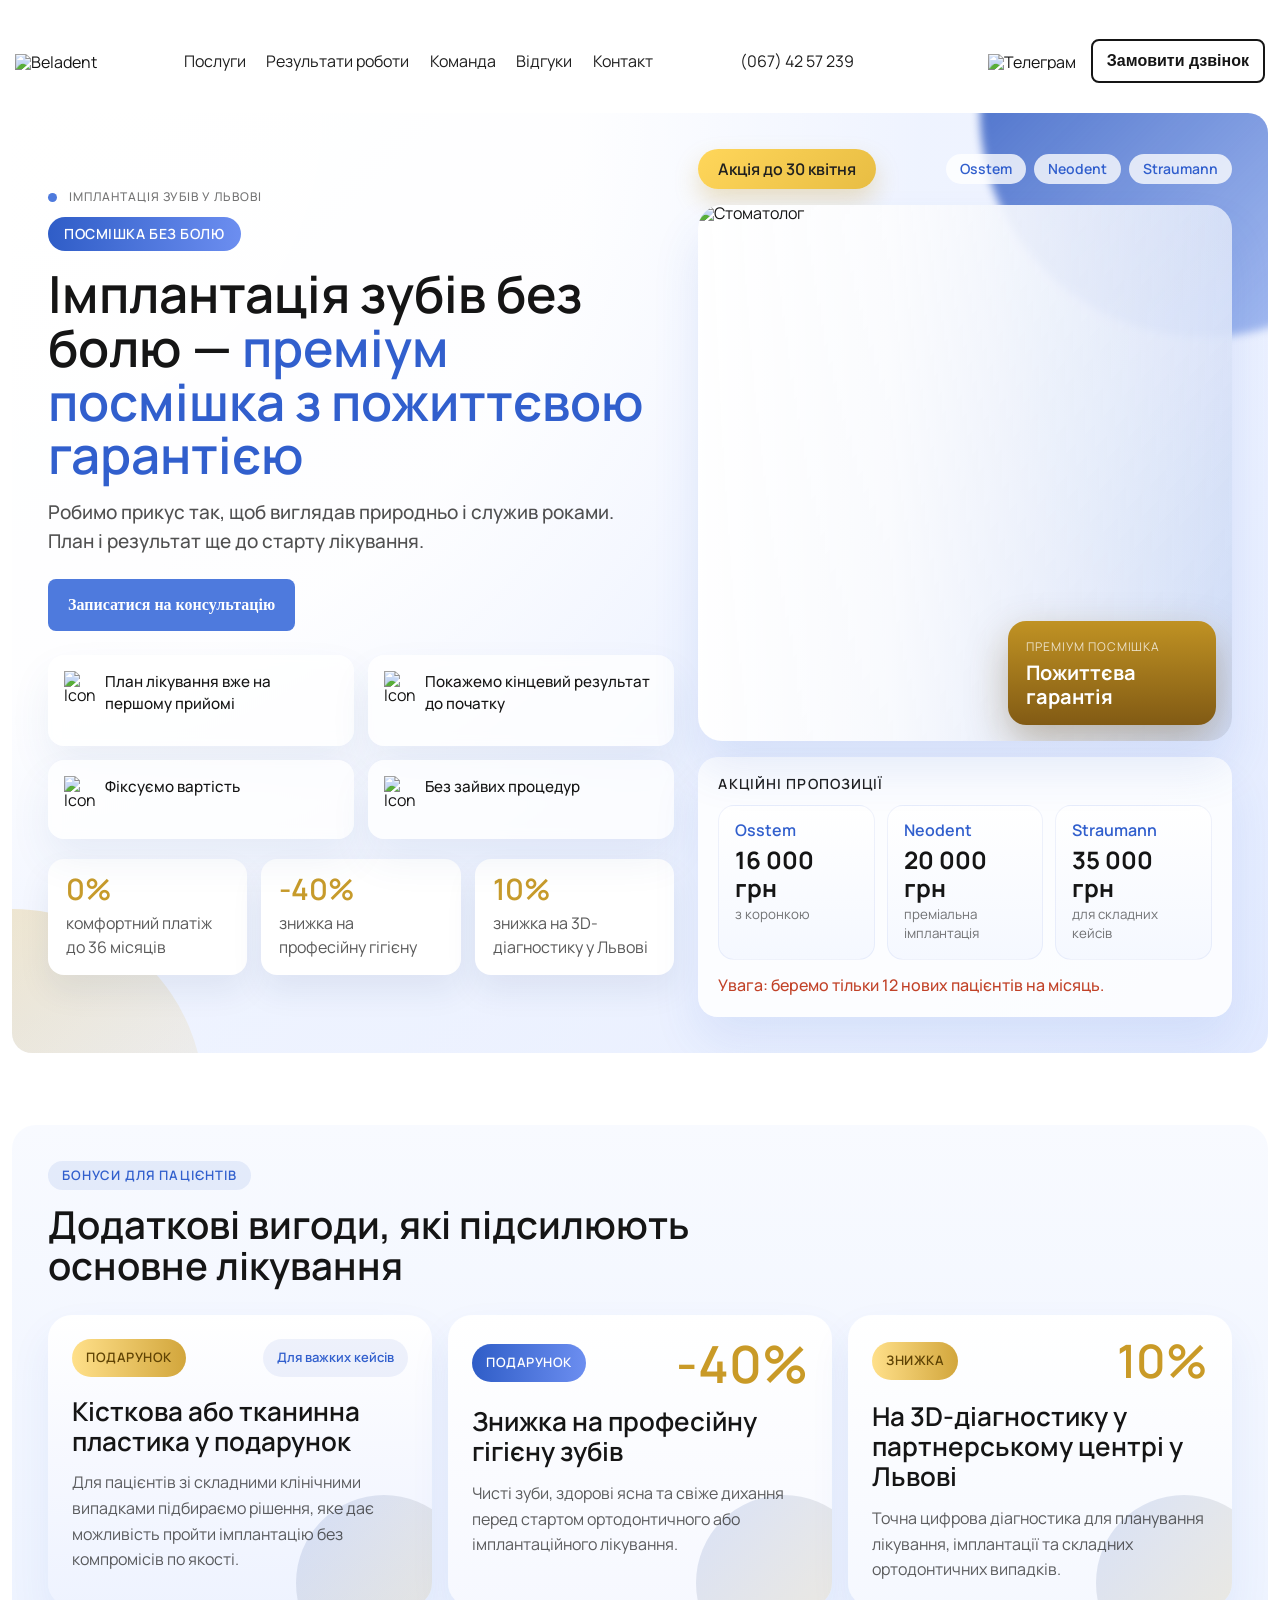
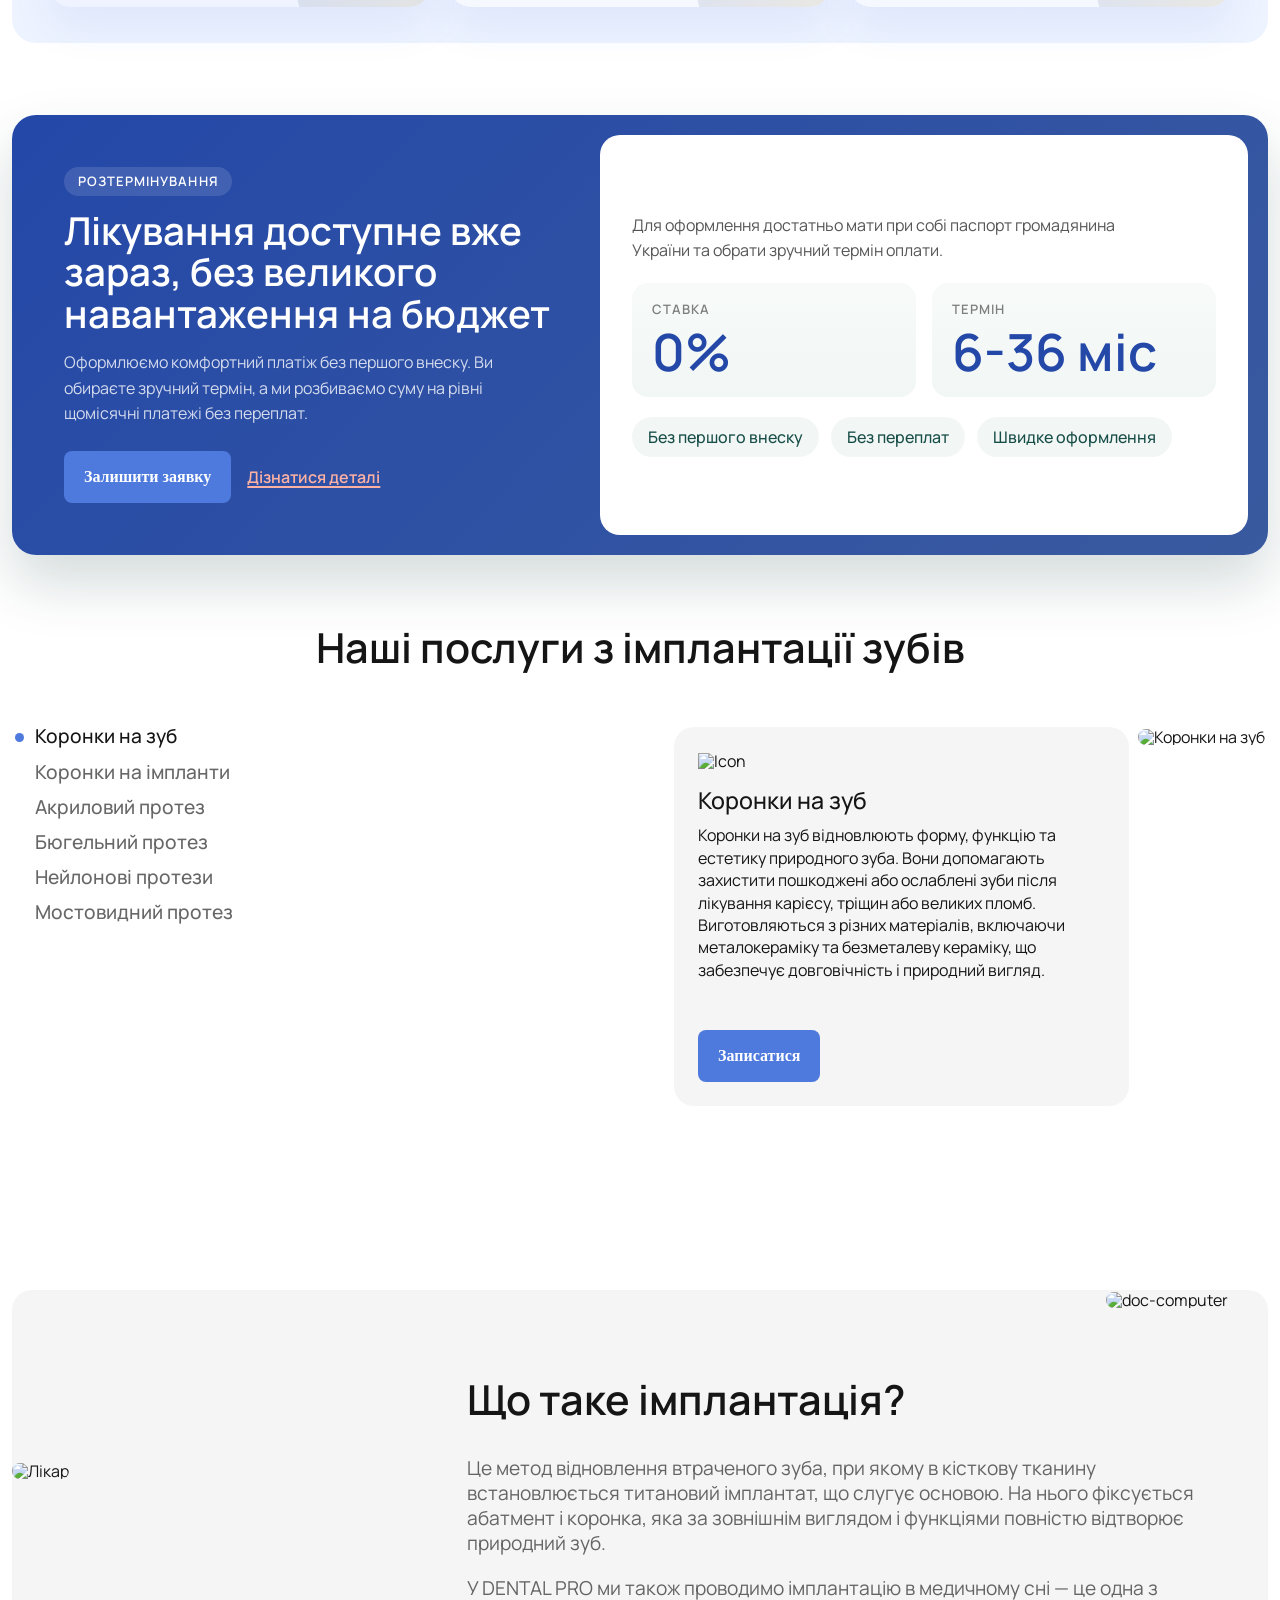
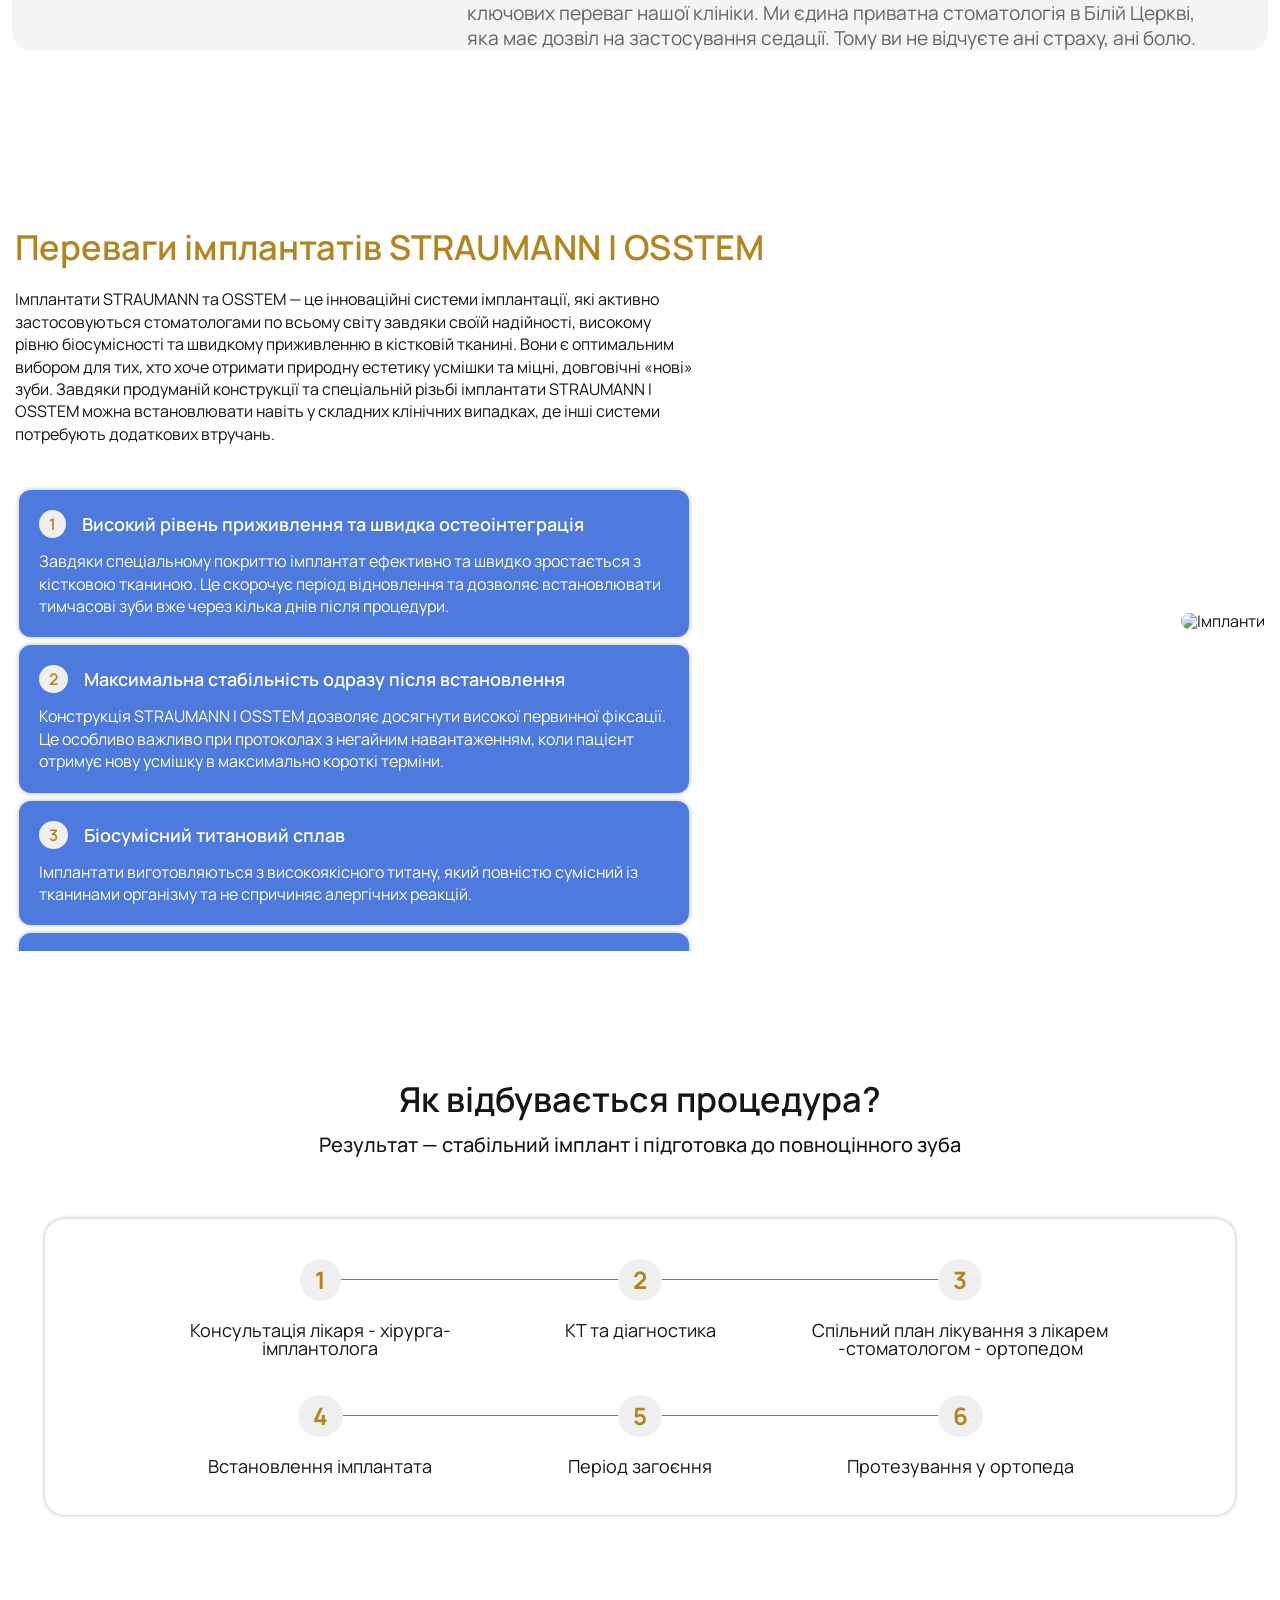
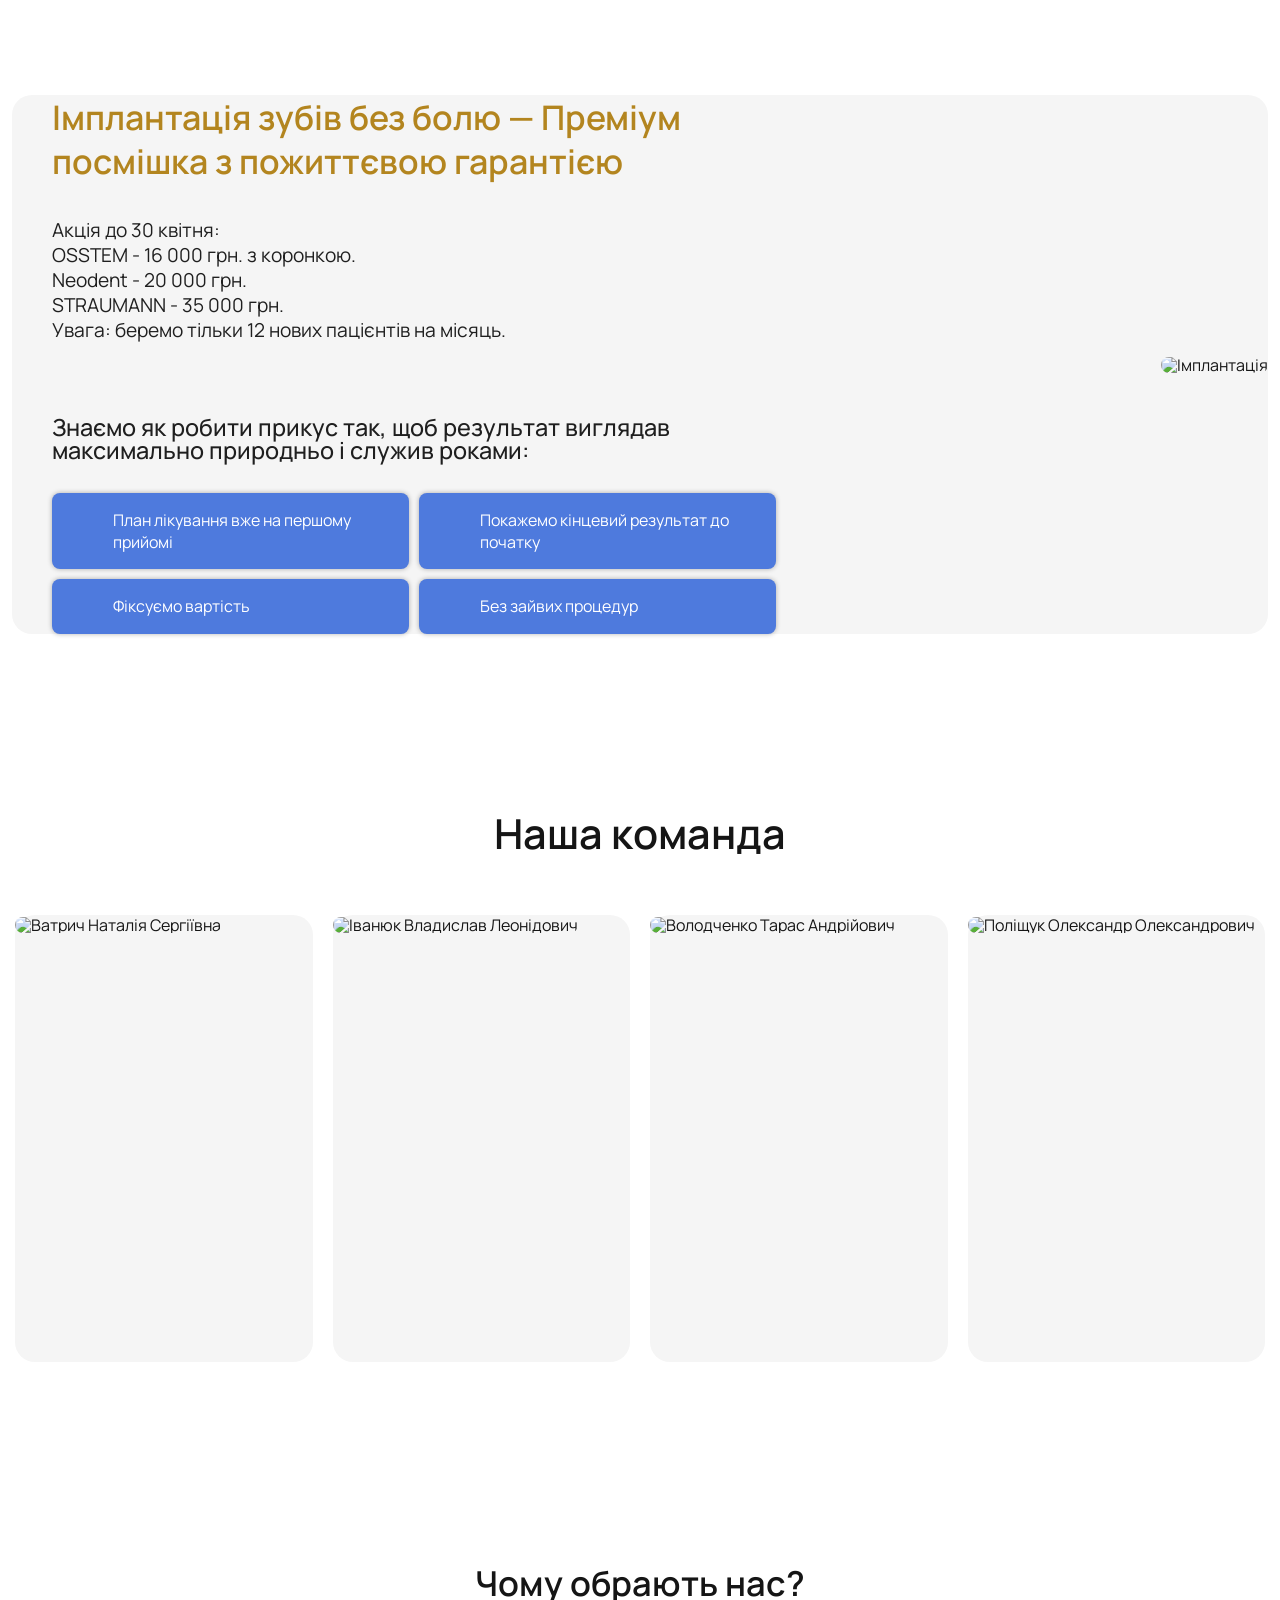
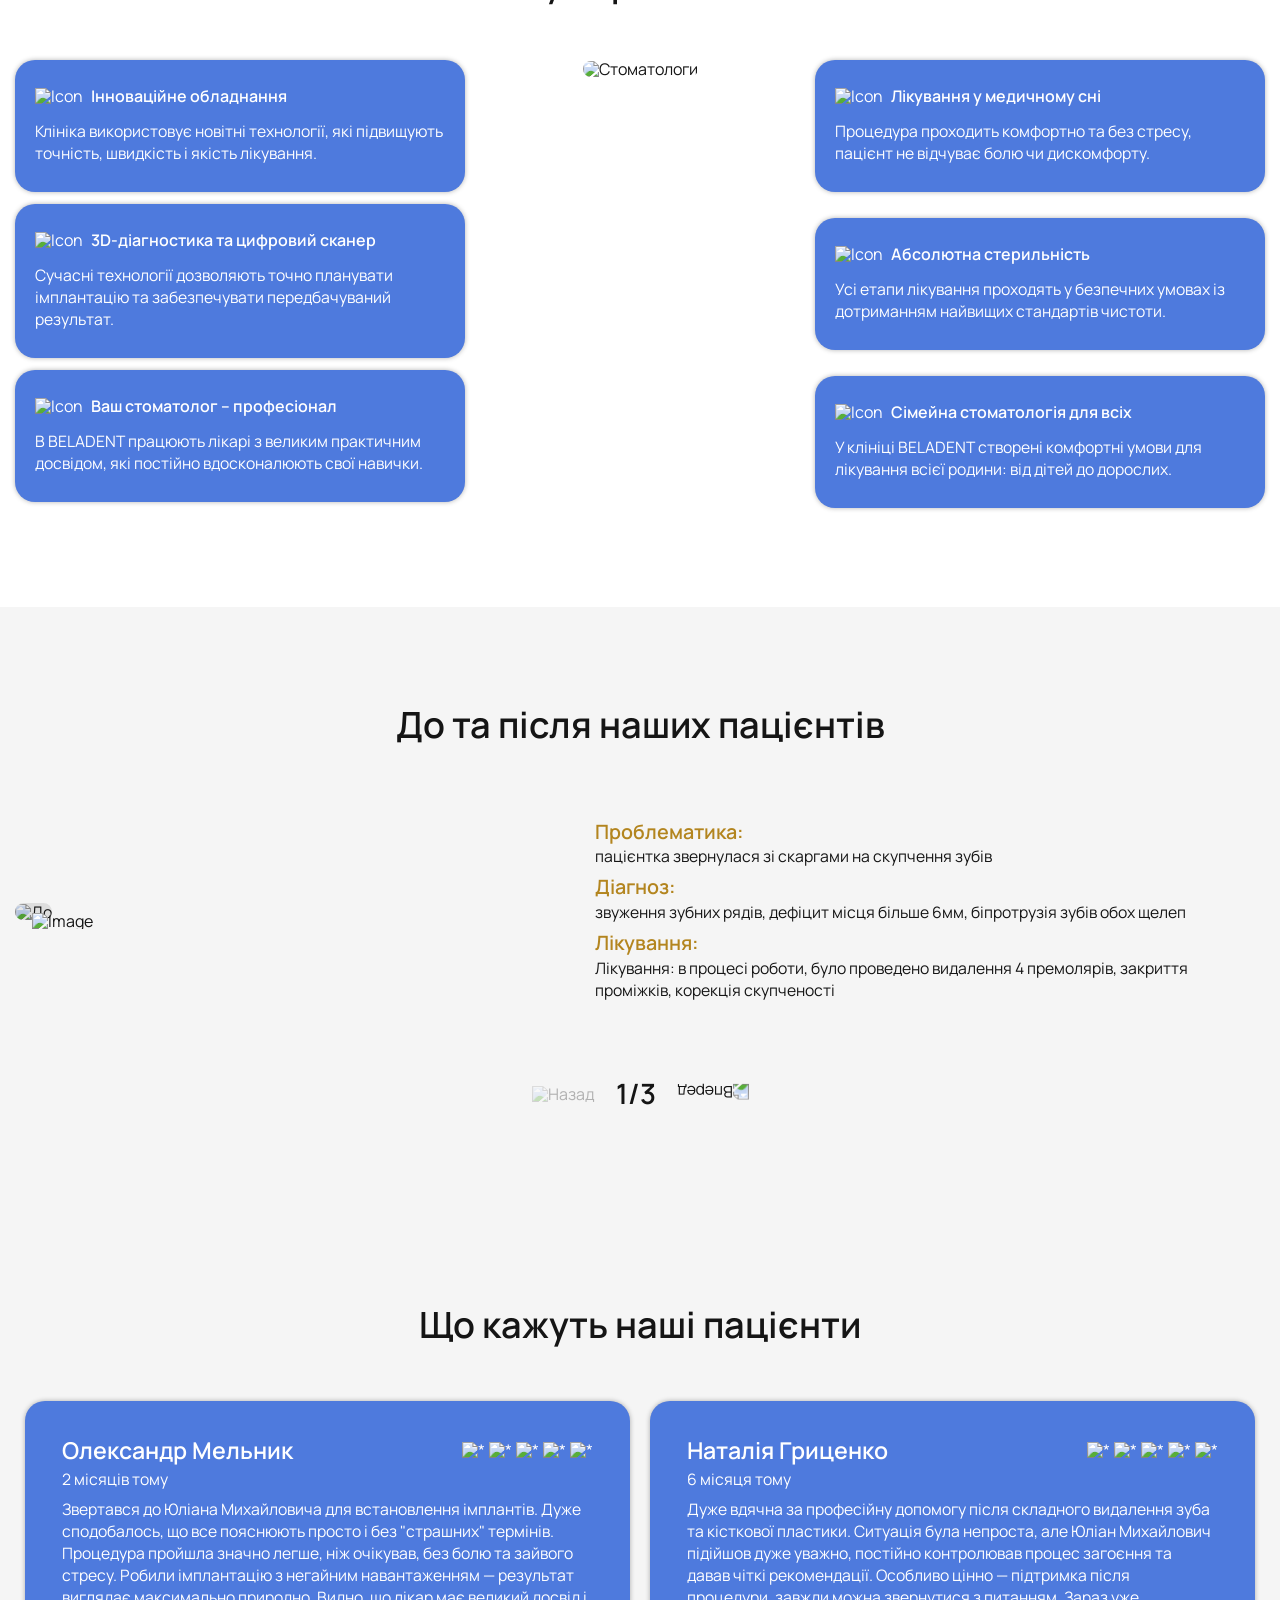
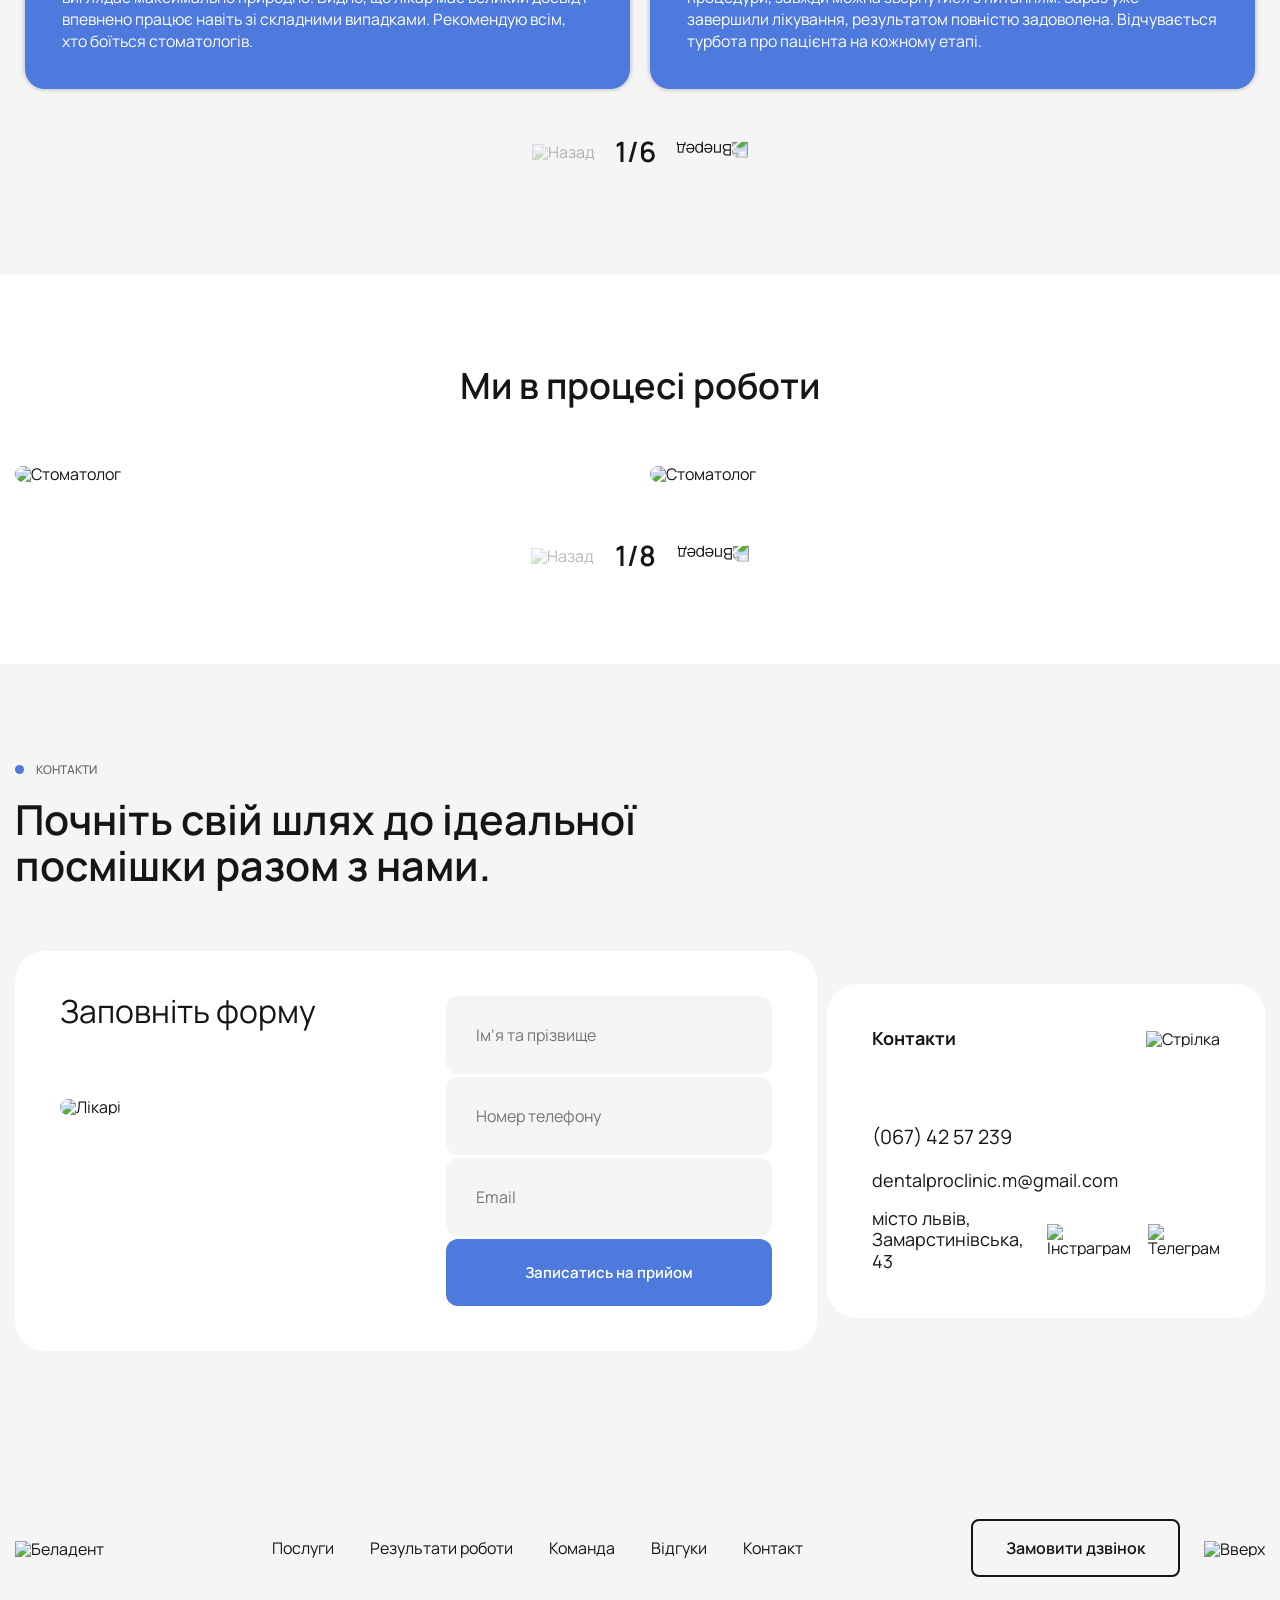
==== index.html @ bddb9ea2 "Add files via upload" ====
<!DOCTYPE html>
<html lang="uk">
    <head>
        <meta charset="UTF-8" />
        <meta name="viewport" content="width=device-width, initial-scale=1.0" />
        <link
            rel="preload"
            href="./assets/fonts/VelaSans-SemiBold.woff2"
            as="font"
            type="font/woff2"
            crossorigin="anonymous"
        />
        <link rel="shortcut icon" href="assets/img/favicon.png" />
        <title>Home Page</title>
        <script type="module" crossorigin="" src="./js/index.min.js?v=1767010499665"></script>
        <link rel="stylesheet" crossorigin="" href="./css/index.min.css?v=1767010499665" />
    </head>
    <body>
        <div class="wrapper">
            <header data-fls-header="" class="header">
                <div class="header__container">
                    <a href="#" class="header__logo">
                        <img src="./assets/img/23logo 1.png" alt="Beladent" />
                    </a>
                    <div class="header__menu menu">
                        <button type="button" data-fls-menu="" class="menu__icon icon-menu">
                            <img src="./assets/img/header/burger.svg" alt="Меню" />
                            <span></span>
                        </button>
                        <nav class="menu__body">
                            <ul class="menu__list">
                                <li class="menu__item">
                                    <a href="#" data-fls-scrollto=".services" class="menu__link">Послуги</a>
                                </li>
                                <li class="menu__item">
                                    <a href="#" data-fls-scrollto=".ba" class="menu__link">Результати роботи</a>
                                </li>
                                <li class="menu__item">
                                    <a href="#" data-fls-scrollto=".team" class="menu__link">Команда</a>
                                </li>
                                <li class="menu__item">
                                    <a href="#" data-fls-scrollto=".reviews" class="menu__link">Відгуки</a>
                                </li>
                                <li class="menu__item">
                                    <a href="#" data-fls-scrollto=".contacts" class="menu__link">Контакт</a>
                                </li>
                            </ul>
                        </nav>
                    </div>
                    <!--
<fetch url="@components/layout/menu/menu.json">
<each loop='item in response'>
</each>
</fetch>
-->
                    <div data-fls-dynamic=".menu__body, 992" class="header__actions actions-header">
                        <div class="actions-header__info">
                            <div class="actions-header__phones">
                                <a href="tel:+380674257239" class="actions-header__tel">(067) 42 57 239</a>
                            </div>
                            <a href="mailto:dentalproclinic.m@gmail.com" class="actions-header__email"
                                >dentalproclinic.m@gmail.com</a
                            >
                            <div class="actions-header__adress">місто львів, Замарстинівська, 43</div>
                        </div>
                        <div class="actions-header__buttons">
                            <a target="_blank" href="https://t.me/dentalpro_clinic" class="actions-header__tg">
                                <img src="./assets/img/tg.svg" alt="Телеграм" />
                            </a>
                            <a data-fls-popup-link="popup_call" href="#" class="actions-header__btn"
                                >Замовити дзвінок</a
                            >
                        </div>
                    </div>
                    <a data-fls-popup-link="popup_call" href="#" class="header__call">
                        <img src="./assets/img/call.svg" alt="Замовити дзвінок" />
                    </a>
                </div>
            </header>
            <main class="page">
                <section class="page__hero hero">
                    <div class="hero__container">
                        <div class="hero__content">
                            <div class="hero__label">Імплантація зубів у Львові</div>
                            <div class="hero__eyebrow">Посмішка без болю</div>
                            <h1 class="hero__title">
                                Імплантація зубів без болю — <span>преміум посмішка з пожиттєвою гарантією</span>
                            </h1>
                            <p class="hero__text">
                                Робимо прикус так, щоб виглядав природньо і служив роками. План і результат ще до
                                старту лікування.
                            </p>
                            <div class="hero__actions">
                                <a class="hero__btn btn" data-fls-popup-link="popup_call" href="#">Записатися на консультацію</a>
                            </div>
                            <div class="hero__advantages">
                                <div class="hero__advantage">
                                    <img src="./assets/img/hero/01.svg" alt="Icon" />
                                    <span>План лікування вже на першому прийомі</span>
                                </div>
                                <div class="hero__advantage">
                                    <img src="./assets/img/hero/02.svg" alt="Icon" />
                                    <span>Покажемо кінцевий результат до початку</span>
                                </div>
                                <div class="hero__advantage">
                                    <img src="./assets/img/hero/08.png" alt="Icon" />
                                    <span>Фіксуємо вартість</span>
                                </div>
                                <div class="hero__advantage">
                                    <img src="./assets/img/hero/03.svg" alt="Icon" />
                                    <span>Без зайвих процедур</span>
                                </div>
                            </div>
                            <div class="hero__stats">
                                <div class="hero__stat">
                                    <strong>0%</strong>
                                    <span>комфортний платіж до 36 місяців</span>
                                </div>
                                <div class="hero__stat">
                                    <strong>-40%</strong>
                                    <span>знижка на професійну гігієну</span>
                                </div>
                                <div class="hero__stat">
                                    <strong>10%</strong>
                                    <span>знижка на 3D-діагностику у Львові</span>
                                </div>
                            </div>
                        </div>
                        <div class="hero__visual">
                            <div class="hero__topline">
                                <div class="hero__topbadge">Акція до 30 квітня</div>
                                <div class="hero__brands">
                                    <span>Osstem</span>
                                    <span>Neodent</span>
                                    <span>Straumann</span>
                                </div>
                            </div>
                            <div class="hero__showcase">
                                <div class="hero__media">
                                    <picture>
                                        <source
                                            media="(max-width: 600px)"
                                            srcset="./assets/img/hero/main-600.webp"
                                            type="image/webp"
                                        />
                                        <img alt="Стоматолог" src="./assets/img/hero/main.png" />
                                    </picture>
                                </div>
                                <div class="hero__badge">
                                    <span class="hero__badge-label">Преміум посмішка</span>
                                    <strong>Пожиттєва гарантія</strong>
                                </div>
                            </div>
                            <div class="hero__offer">
                                <div class="hero__offer-head">Акційні пропозиції</div>
                                <div class="hero__offer-grid">
                                    <div class="hero__offer-item">
                                        <span>Osstem</span>
                                        <strong>16 000 грн</strong>
                                        <small>з коронкою</small>
                                    </div>
                                    <div class="hero__offer-item">
                                        <span>Neodent</span>
                                        <strong>20 000 грн</strong>
                                        <small>преміальна імплантація</small>
                                    </div>
                                    <div class="hero__offer-item">
                                        <span>Straumann</span>
                                        <strong>35 000 грн</strong>
                                        <small>для складних кейсів</small>
                                    </div>
                                </div>
                                <div class="hero__note">Увага: беремо тільки 12 нових пацієнтів на місяць.</div>
                            </div>
                        </div>
                    </div>
                </section>
                <section class="page__bonuses bonuses">
                    <div class="bonuses__container">
                        <div class="bonuses__heading">
                            <div class="bonuses__label">Бонуси для пацієнтів</div>
                            <h2 class="bonuses__title">Додаткові вигоди, які підсилюють основне лікування</h2>
                        </div>
                        <div class="bonuses__grid">
                            <article class="bonuses__card bonuses__card--gift">
                                <div class="bonuses__card-top">
                                    <span class="bonuses__pill">Подарунок</span>
                                    <span class="bonuses__mark">Для важких кейсів</span>
                                </div>
                                <h3 class="bonuses__card-title">Кісткова або тканинна пластика у подарунок</h3>
                                <p class="bonuses__card-text">
                                    Для пацієнтів зі складними клінічними випадками підбираємо рішення, яке дає можливість
                                    пройти імплантацію без компромісів по якості.
                                </p>
                            </article>
                            <article class="bonuses__card bonuses__card--hygiene">
                                <div class="bonuses__card-top">
                                    <span class="bonuses__pill bonuses__pill--blue">Подарунок</span>
                                    <span class="bonuses__percent">-40%</span>
                                </div>
                                <h3 class="bonuses__card-title">Знижка на професійну гігієну зубів</h3>
                                <p class="bonuses__card-text">
                                    Чисті зуби, здорові ясна та свіже дихання перед стартом ортодонтичного або
                                    імплантаційного лікування.
                                </p>
                            </article>
                            <article class="bonuses__card bonuses__card--diagnostic">
                                <div class="bonuses__card-top">
                                    <span class="bonuses__pill">Знижка</span>
                                    <span class="bonuses__percent bonuses__percent--small">10%</span>
                                </div>
                                <h3 class="bonuses__card-title">На 3D-діагностику у партнерському центрі у Львові</h3>
                                <p class="bonuses__card-text">
                                    Точна цифрова діагностика для планування лікування, імплантації та складних
                                    ортодонтичних випадків.
                                </p>
                            </article>
                        </div>
                    </div>
                </section>
                <section class="page__installment installment">
                    <div class="installment__container">
                        <div class="installment__content">
                            <div class="installment__label">Розтермінування</div>
                            <h2 class="installment__title">Лікування доступне вже зараз, без великого навантаження на бюджет</h2>
                            <p class="installment__text">
                                Оформлюємо комфортний платіж без першого внеску. Ви обираєте зручний термін, а ми
                                розбиваємо суму на рівні щомісячні платежі без переплат.
                            </p>
                            <div class="installment__actions">
                                <a href="#" data-fls-popup-link="popup_call" class="installment__btn btn">Залишити заявку</a>
                                <a href="#" data-fls-scrollto=".contacts" class="installment__link">Дізнатися деталі</a>
                            </div>
                        </div>
                        <div class="installment__panel">
                            <div class="installment__panel-text">
                                Для оформлення достатньо мати при собі паспорт громадянина України та обрати зручний
                                термін оплати.
                            </div>
                            <div class="installment__metrics">
                                <div class="installment__metric">
                                    <span>ставка</span>
                                    <strong>0%</strong>
                                </div>
                                <div class="installment__metric">
                                    <span>термін</span>
                                    <strong>6-36 міс</strong>
                                </div>
                            </div>
                            <div class="installment__chips">
                                <span>Без першого внеску</span>
                                <span>Без переплат</span>
                                <span>Швидке оформлення</span>
                            </div>
                        </div>
                    </div>
                </section>
                <section class="page__services services">
                    <div class="services__container">
                        <h2 class="services__title">Наші послуги з імплантації зубів</h2>
                        <div data-fls-tabs="" class="services__tabs">
                            <nav data-fls-tabs-titles="" class="services__navigation">
                                <button type="button" class="services-nav__title --tab-active">Коронки на зуб</button>
                                <button type="button" class="services-nav__title">Коронки на імпланти</button>
                                <button type="button" class="services-nav__title">Акриловий протез</button>
                                <button type="button" class="services-nav__title">Бюгельний протез</button>
                                <button type="button" class="services-nav__title">Нейлонові протези</button>
                                <button type="button" class="services-nav__title">Мостовидний протез</button>
                            </nav>
                            <div data-fls-tabs-body="" class="services__content">
                                <div class="services__body">
                                    <div class="services__wrapper">
                                        <div class="services__info">
                                            <div class="services__ico">
                                                <img src="./assets/img/services/ico/01.svg" alt="Icon" />
                                            </div>
                                            <h3 class="services__type">Коронки на зуб</h3>
                                            <div class="services__desc">
                                                <p>
                                                    Коронки на зуб відновлюють форму, функцію та естетику природного
                                                    зуба. Вони допомагають захистити пошкоджені або ослаблені зуби після
                                                    лікування карієсу, тріщин або великих пломб. Виготовляються з різних
                                                    матеріалів, включаючи металокераміку та безметалеву кераміку, що
                                                    забезпечує довговічність і природний вигляд.
                                                </p>
                                            </div>
                                            <a href="#" data-fls-popup-link="popup_call" class="services__btn btn"
                                                >Записатися</a
                                            >
                                        </div>
                                        <div class="services__img">
                                            <picture>
                                                <img alt="Коронки на зуб" src="./assets/img/services/01.webp" />
                                            </picture>
                                        </div>
                                    </div>
                                </div>
                                <div class="services__body">
                                    <div class="services__wrapper">
                                        <div class="services__info">
                                            <div class="services__ico">
                                                <img src="./assets/img/services/ico/01.svg" alt="Icon" />
                                            </div>
                                            <h3 class="services__type">Коронки на імпланти</h3>
                                            <div class="services__desc">
                                                <p>
                                                    Коронки на імпланти відновлюють відсутні зуби і встановлюються на
                                                    штучний імплант замість природного кореня. Вони відтворюють форму та
                                                    колір природних зубів, забезпечують міцність при жуванні та
                                                    довговічність. Це оптимальне рішення для тих, хто втратив один або
                                                    декілька зубів.
                                                </p>
                                            </div>
                                            <a href="#" data-fls-popup-link="popup_call" class="services__btn btn"
                                                >Записатися</a
                                            >
                                        </div>
                                        <div class="services__img">
                                            <picture>
                                                <img alt="Коронки на зуб" src="./assets/img/services/02.webp" />
                                            </picture>
                                        </div>
                                    </div>
                                </div>
                                <div class="services__body">
                                    <div class="services__wrapper">
                                        <div class="services__info">
                                            <div class="services__ico">
                                                <img src="./assets/img/services/ico/01.svg" alt="Icon" />
                                            </div>
                                            <h3 class="services__type">Акриловий протез</h3>
                                            <div class="services__desc">
                                                <p>
                                                    Акриловий протез — легкий і гіпоалергенний знімний протез, який
                                                    відрізняється високою міцністю і естетикою. Він зручний у
                                                    використанні та не викликає подразнень ясен. Ідеально підходить для
                                                    пацієнтів, які потребують часткової заміни зубів.
                                                </p>
                                            </div>
                                            <a href="#" data-fls-popup-link="popup_call" class="services__btn btn"
                                                >Записатися</a
                                            >
                                        </div>
                                        <div class="services__img">
                                            <picture>
                                                <img alt="Коронки на зуб" src="./assets/img/services/03.webp" />
                                            </picture>
                                        </div>
                                    </div>
                                </div>
                                <div class="services__body">
                                    <div class="services__wrapper">
                                        <div class="services__info">
                                            <div class="services__ico">
                                                <img src="./assets/img/services/ico/01.svg" alt="Icon" />
                                            </div>
                                            <h3 class="services__type">Бюгельний протез</h3>
                                            <div class="services__desc">
                                                <p>
                                                    Бюгельний протез — це зручний і естетичний знімний протез, який
                                                    використовується для часткової заміни зубів. Він міцний, легкий та зручно
                                                    сидить у患者 рту.
                                                </p>
                                            </div>
                                            <a href="#" data-fls-popup-link="popup_call" class="services__btn btn"
                                                >Записатися</a
                                            >
                                        </div>
                                        <div class="services__img">
                                            <picture>
                                                <img alt="Коронки на зуб" src="./assets/img/services/04.webp" />
                                            </picture>
                                        </div>
                                    </div>
                                </div>
                                <div class="services__body">
                                    <div class="services__wrapper">
                                        <div class="services__info">
                                            <div class="services__ico">
                                                <img src="./assets/img/services/ico/01.svg" alt="Icon" />
                                            </div>
                                            <h3 class="services__type">Нейлонові протези</h3>
                                            <div class="services__desc">
                                                <p>
                                                    Нейлонові протези виготовляються з гнучкого матеріалу, що повторює
                                                    форму ясен. Вони легкі, комфортні та не викликають подразнень.
                                                    Ідеально підходять для пацієнтів з підвищеною чутливістю або для
                                                    тих, хто шукає естетичне та зручне рішення для часткової або повної
                                                    заміни зубів.
                                                </p>
                                            </div>
                                            <a href="#" data-fls-popup-link="popup_call" class="services__btn btn"
                                                >Записатися</a
                                            >
                                        </div>
                                        <div class="services__img">
                                            <picture>
                                                <img alt="Коронки на зуб" src="./assets/img/services/05.webp" />
                                            </picture>
                                        </div>
                                    </div>
                                </div>
                                <div class="services__body">
                                    <div class="services__wrapper">
                                        <div class="services__info">
                                            <div class="services__ico">
                                                <img src="./assets/img/services/ico/01.svg" alt="Icon" />
                                            </div>
                                            <h3 class="services__type">Мостовидний протез</h3>
                                            <div class="services__desc">
                                                <p>
                                                    Мостовидний протез відновлює один або декілька відсутніх зубів,
                                                    спираючись на сусідні здорові зуби. Він міцно фіксується та дозволяє
                                                    відновити жувальну функцію та естетику посмішки. Це класичне та
                                                    надійне рішення для пацієнтів, які не потребують імплантів.
                                                </p>
                                            </div>
                                            <a href="#" data-fls-popup-link="popup_call" class="services__btn btn"
                                                >Записатися</a
                                            >
                                        </div>
                                        <div class="services__img">
                                            <picture>
                                                <img alt="Коронки на зуб" src="./assets/img/services/06.webp" />
                                            </picture>
                                        </div>
                                    </div>
                                </div>
                            </div>
                        </div>
                        <div data-fls-slider="" class="services__slider swiper">
                            <div class="services__wrapper-slider swiper-wrapper">
                                <div class="services__slide swiper-slide">
                                    <div class="services__wrapper">
                                        <div class="services__info">
                                            <div class="services__ico">
                                                <img src="./assets/img/services/ico/01.svg" alt="Icon" />
                                            </div>
                                            <h3 class="services__type">Коронки на зуб</h3>
                                            <div class="services__desc">
                                                <p>
                                                    Коронки на зуб відновлюють форму, функцію та естетику природного
                                                    зуба. Вони допомагають захистити пошкоджені або ослаблені зуби після
                                                    лікування карієсу, тріщин або великих пломб. Виготовляються з різних
                                                    матеріалів, включаючи металокераміку та безметалеву кераміку, що
                                                    забезпечує довговічність і природний вигляд.
                                                </p>
                                            </div>
                                            <a href="#" data-fls-popup-link="popup_call" class="services__btn btn"
                                                >Записатися</a
                                            >
                                        </div>
                                        <div class="services__img">
                                            <picture>
                                                <img alt="Коронки на зуб" src="./assets/img/services/01.webp" />
                                            </picture>
                                        </div>
                                    </div>
                                </div>
                                <div class="services__slide swiper-slide">
                                    <div class="services__wrapper">
                                        <div class="services__info">
                                            <div class="services__ico">
                                                <img src="./assets/img/services/ico/01.svg" alt="Icon" />
                                            </div>
                                            <h3 class="services__type">Коронки на імпланти</h3>
                                            <div class="services__desc">
                                                <p>
                                                    Коронки на імпланти відновлюють відсутні зуби і встановлюються на
                                                    штучний імплант замість природного кореня. Вони відтворюють форму та
                                                    колір природних зубів, забезпечують міцність при жуванні та
                                                    довговічність. Це оптимальне рішення для тих, хто втратив один або
                                                    декілька зубів.
                                                </p>
                                            </div>
                                            <a href="#" data-fls-popup-link="popup_call" class="services__btn btn"
                                                >Записатися</a
                                            >
                                        </div>
                                        <div class="services__img">
                                            <picture>
                                                <img alt="Коронки на зуб" src="./assets/img/services/02.webp" />
                                            </picture>
                                        </div>
                                    </div>
                                </div>
                                <div class="services__slide swiper-slide">
                                    <div class="services__wrapper">
                                        <div class="services__info">
                                            <div class="services__ico">
                                                <img src="./assets/img/services/ico/01.svg" alt="Icon" />
                                            </div>
                                            <h3 class="services__type">Акриловий протез</h3>
                                            <div class="services__desc">
                                                <p>
                                                    Акриловий протез — легкий і гіпоалергенний знімний протез, який
                                                    відрізняється високою міцністю і естетикою. Він зручний у
                                                    використанні та не викликає подразнень ясен. Ідеально підходить для
                                                    пацієнтів, які потребують часткової заміни зубів.
                                                </p>
                                            </div>
                                            <a href="#" data-fls-popup-link="popup_call" class="services__btn btn"
                                                >Записатися</a
                                            >
                                        </div>
                                        <div class="services__img">
                                            <picture>
                                                <img alt="Коронки на зуб" src="./assets/img/services/03.webp" />
                                            </picture>
                                        </div>
                                    </div>
                                </div>
                                <div class="services__slide swiper-slide">
                                    <div class="services__wrapper">
                                        <div class="services__info">
                                            <div class="services__ico">
                                                <img src="./assets/img/services/ico/01.svg" alt="Icon" />
                                            </div>
                                            <h3 class="services__type">Нейлонові протези</h3>
                                            <div class="services__desc">
                                                <p>
                                                    Нейлонові протези виготовляються з гнучкого матеріалу, що повторює
                                                    форму ясен. Вони легкі, комфортні та не викликають подразнень.
                                                    Ідеально підходять для пацієнтів з підвищеною чутливістю або для
                                                    тих, хто шукає естетичне та зручне рішення для часткової або повної
                                                    заміни зубів.
                                                </p>
                                            </div>
                                            <a href="#" data-fls-popup-link="popup_call" class="services__btn btn"
                                                >Записатися</a
                                            >
                                        </div>
                                        <div class="services__img">
                                            <picture>
                                                <img alt="Коронки на зуб" src="./assets/img/services/04.webp" />
                                            </picture>
                                        </div>
                                    </div>
                                </div>
                                <div class="services__slide swiper-slide">
                                    <div class="services__wrapper">
                                        <div class="services__info">
                                            <div class="services__ico">
                                                <img src="./assets/img/services/ico/01.svg" alt="Icon" />
                                            </div>
                                            <h3 class="services__type">Нейлонові протези</h3>
                                            <div class="services__desc">
                                                <p>
                                                    Нейлонові протези виготовляються з гнучкого матеріалу, що повторює
                                                    форму ясен. Вони легкі, комфортні та не викликають подразнень.
                                                    Ідеально підходять для пацієнтів з підвищеною чутливістю або для
                                                    тих, хто шукає естетичне та зручне рішення для часткової або повної
                                                    заміни зубів.
                                                </p>
                                            </div>
                                            <a href="#" data-fls-popup-link="popup_call" class="services__btn btn"
                                                >Записатися</a
                                            >
                                        </div>
                                        <div class="services__img">
                                            <picture>
                                                <img alt="Коронки на зуб" src="./assets/img/services/05.webp" />
                                            </picture>
                                        </div>
                                    </div>
                                </div>
                                <div class="services__slide swiper-slide">
                                    <div class="services__wrapper">
                                        <div class="services__info">
                                            <div class="services__ico">
                                                <img src="./assets/img/services/ico/01.svg" alt="Icon" />
                                            </div>
                                            <h3 class="services__type">Мостовидний протез</h3>
                                            <div class="services__desc">
                                                <p>
                                                    Мостовидний протез відновлює один або декілька відсутніх зубів,
                                                    спираючись на сусідні здорові зуби. Він міцно фіксується та дозволяє
                                                    відновити жувальну функцію та естетику посмішки. Це класичне та
                                                    надійне рішення для пацієнтів, які не потребують імплантів.
                                                </p>
                                            </div>
                                            <a href="#" data-fls-popup-link="popup_call" class="services__btn btn"
                                                >Записатися</a
                                            >
                                        </div>
                                        <div class="services__img">
                                            <picture>
                                                <img alt="Коронки на зуб" src="./assets/img/services/06.webp" />
                                            </picture>
                                        </div>
                                    </div>
                                </div>
                            </div>
                            <div class="services__btns">
                                <button type="button" class="services-swiper-button-prev">
                                    <img src="./assets/img/slider_arr.svg" alt="Назад" />
                                </button>
                                <div class="services__counter" data-counter="">1/2</div>
                                <button type="button" class="services-swiper-button-next">
                                    <img src="./assets/img/slider_arr.svg" alt="Вперед" />
                                </button>
                            </div>
                        </div>
                    </div>
                </section>
                <section class="page__what what">
                    <div class="what__container">
                        <div class="what__img">
                            <picture>
                                <img alt="Лікар" src="./assets/img/what/what.jpg" />
                            </picture>
                        </div>
                        <div class="what__content">
                            <div class="what__video">
                                <img src="assets/img/what/doc-computer.png" alt="doc-computer" style="border-radius: 1.25rem;">
                            </div>
                            <h2 class="what__title">Що таке імплантація?</h2>
                            <div class="what__text">
                                <p>
                                    Це метод відновлення втраченого зуба, при якому в кісткову тканину встановлюється
                                    титановий імплантат, що слугує основою. На нього фіксується абатмент і коронка, 
                                    яка за зовнішнім виглядом і функціями повністю відтворює природний зуб.
                                </p>
                                <p>
                                    У DENTAL PRO ми також проводимо імплантацію в медичному сні — це одна з ключових переваг
                                    нашої клініки. Ми єдина приватна стоматологія в Білій Церкві, яка має дозвіл на застосування
                                    седації. Тому ви не відчуєте ані страху, ані болю.
                                </p>
                            </div>
                        </div>
                    </div>
                </section>
                <section class="page__features features">
                    <div class="features__container">
                        <h2 class="features__title">Переваги імплантатів STRAUMANN І OSSTEM</h2>
                        <div class="features__wrapper">
                            <div class="features__content">
                                <div class="features__desc">
                                   Імплантати STRAUMANN та OSSTEM — це інноваційні системи імплантації, які активно
                                   застосовуються стоматологами по всьому світу завдяки своїй надійності, високому
                                   рівню біосумісності та швидкому приживленню в кістковій тканині. Вони є оптимальним
                                   вибором для тих, хто хоче отримати природну естетику усмішки та міцні, довговічні «нові» зуби. Завдяки продуманій конструкції та спеціальній різьбі імплантати STRAUMANN І OSSTEM можна встановлювати навіть у складних клінічних випадках, де інші системи потребують додаткових втручань.
                                </div>
                                <div class="features__row">
                                    <div class="features__item">
                                        <div class="features__punct">
                                            <div class="features__num">1</div>
                                            <span>Високий рівень приживлення та швидка остеоінтеграція</span>
                                        </div>
                                        <div class="features__text">
                                            Завдяки спеціальному покриттю імплантат ефективно
                                            та швидко зростається з кістковою тканиною.
                                            Це скорочує період відновлення та дозволяє
                                            встановлювати тимчасові зуби вже через кілька днів після процедури.
                                        </div>
                                    </div>
                                    <div class="features__item">
                                        <div class="features__punct">
                                            <div class="features__num">2</div>
                                            <span>Максимальна стабільність одразу після встановлення</span>
                                        </div>
                                        <div class="features__text">
                                            Конструкція STRAUMANN І OSSTEM дозволяє досягнути високої первинної фіксації. Це
                                            особливо важливо при протоколах з негайним навантаженням, коли пацієнт
                                            отримує нову усмішку в максимально короткі терміни.
                                        </div>
                                    </div>
                                    <div class="features__item">
                                        <div class="features__punct">
                                            <div class="features__num">3</div>
                                            <span>Біосумісний титановий сплав</span>
                                        </div>
                                        <div class="features__text">
                                            Імплантати виготовляються з високоякісного титану,
                                            який повністю сумісний із тканинами організму та не спричиняє алергічних реакцій.
                                        </div>
                                    </div>
                                    <div class="features__item">
                                        <div class="features__punct">
                                            <div class="features__num">4</div>
                                            <span>Мінімальна травматичність процедури</span>
                                        </div>
                                        <div class="features__text">
                                            Завдяки продуманій конструкції імплантат можна встановлювати
                                            навіть у складних клінічних ситуаціях, зберігаючи кісткову
                                            тканину та скорочуючи час відновлення.
                                        </div>
                                    </div>
                                    <div class="features__item">
                                        <div class="features__punct">
                                            <div class="features__num">5</div>
                                            <span>Довготривалий результат</span>
                                        </div>
                                        <div class="features__text">
                                           STRAUMANN І OSSTEM — це перевірені системи з високими
                                           показниками успішності у світовій практиці. При належному
                                           догляді імпланти можуть служити 10–20 років і більше.
                                        </div>
                                    </div>
                                    <div class="features__item">
                                        <div class="features__punct">
                                            <div class="features__num">6</div>
                                            <span>Підходять навіть при обмеженому об’ємі кістки</span>
                                        </div>
                                        <div class="features__text">
                                            Завдяки особливостям форми та різьби імплантати
                                            STRAUMANN І OSSTEM можна встановлювати у випадках
                                            недостатнього об’єму кісткової тканини без потреби
                                            в додаткових процедурах.
                                        </div>
                                    </div>
                                </div>
                            </div>
                            <div data-fls-dynamic=".features__row, 991.92, 3" class="features__img">
                                <picture>
                                    <img alt="Імпланти" src="./assets/img/features/image.png" style="border-radius: 1.25rem;" />
                                </picture>
                            </div>
                        </div>
                    </div>
                </section>
                <section class="pahe__how how">
                    <div class="how__container">
                        <h2 class="how__title">Як відбувається процедура?</h2>
                        <div class="how__text">Результат — стабільний імплант і підготовка до повноцінного зуба</div>
                        <div class="how__content">
                            <div class="how__row">
                                <div class="how__item">
                                    <div class="how__num">1</div>
                                    <div class="how__desc">Консультація лікаря - хірурга-імплантолога</div>
                                </div>
                                <div class="how__item">
                                    <div class="how__num">2</div>
                                    <div class="how__desc">КТ та діагностика</div>
                                </div>
                                <div class="how__item how_non">
                                    <div class="how__num">3</div>
                                    <div class="how__desc">
                                        Спільний план лікування з лікарем -стоматологом - ортопедом
                                    </div>
                                </div>
                                <div class="how__item">
                                    <div class="how__num">4</div>
                                    <div class="how__desc">Встановлення імплантата</div>
                                </div>
                                <div class="how__item">
                                    <div class="how__num">5</div>
                                    <div class="how__desc">Період загоєння</div>
                                </div>
                                <div class="how__item how_non">
                                    <div class="how__num">6</div>
                                    <div class="how__desc">Протезування у ортопеда</div>
                                </div>
                            </div>
                        </div>
                    </div>
                </section>
                <section class="page__implants implants">
                    <div class="implants__container">
                        <div class="implants__content">
                            <h2 class="implants__title">Імплантація зубів без болю — Преміум посмішка з пожиттєвою гарантією</h2>
                            <div class="implants__text">
                                <p>Акція до 30 квітня:</p>
                                <p>OSSTEM - 16 000 грн. з коронкою.</p>
                                <p>Neodent - 20 000 грн.</p>
                                <p>STRAUMANN - 35 000 грн.</p>
                                <p>Увага: беремо тільки 12 нових пацієнтів на місяць.</p>
                            </div>
                            <div class="implants__when">Знаємо як робити прикус так, щоб результат виглядав максимально природньо і служив роками:</div>
                            <div class="implants__row">
                                <div class="implants__item">
                                    <span>План лікування вже на першому прийомі</span>
                                </div>
                                <div class="implants__item">
                                    <span>Покажемо кінцевий результат до початку</span>
                                </div>
                                <div class="implants__item">
                                    <span>Фіксуємо вартість</span>
                                </div>
                                <div class="implants__item">
                                    <span>Без зайвих процедур</span>
                                </div>
                            </div>
                        </div>
                        <div class="implants__img">
                            <picture>
                                <img alt="Імплантація" src="./assets/img/implants/implants.png" />
                            </picture>
                        </div>
                    </div>
                </section>
                <section class="page__team team">
                    <div class="team__container">
                        <h2 class="team__title">Наша команда</h2>
                        <div data-fls-slider="" class="team__slider swiper">
                            <div class="team__wrapper swiper-wrapper">
                                <div class="team__slide swiper-slide">
                                    <picture>
                                        <img alt="Ватрич Наталія Сергіївна" src="assets/img/team/doc2.jpg" />
                                    </picture>
                                    <div class="team__info">
                                        <div class="team__name">Ватрич Наталія Сергіївна</div>
                                        <div class="team__role">Лікар-ортодонт</div>
                                        <div class="team__tex">
                                            Прийом включає повну діагностику: консультацію, аналіз прикусу, 
                                            складання індивідуального плану лікування. Основна мета — не лише 
                                            рівні зуби, а й правильна функція щелеп та довготривалий стабільний 
                                            результат.
                                        </div>
                                        <a data-fls-popup-link="popup_doc_1" href="#" class="team__btn">Про лікаря</a>
                                    </div>
                                </div>
                                <div class="team__slide swiper-slide">
                                    <picture>
                                        <img alt="Іванюк Владислав Леонідович" src="./assets/img/team/03.png" />
                                    </picture>
                                    <div class="team__info">
                                        <div class="team__name">Огорілко Олена Ярославівна</div>
                                        <div class="team__role">Лікар-стоматолог для дітей</div>
                                        <div class="team__tex">
                                            Мій принцип у роботі — робити лікування максимально безпечним, комфортним і
                                            позитивним для дитини, щоб формувати здорові звички на все життя.
                                        </div>
                                        <a href="#" data-fls-popup-link="popup_doc_2" class="team__btn">Про лікаря</a>
                                    </div>
                                </div>
                                <div class="team__slide swiper-slide">
                                    <picture>
                                        <img alt="Володченко Тарас Андрійович" src="./assets/img/team/01.png" />
                                    </picture>
                                    <div class="team__info">
                                        <div class="team__name">Микулич Юліан Михайлович</div>
                                        <div class="team__role">Лікар-стоматолог-хірург, імплантолог</div>
                                        <div class="team__tex">
                                            Мій підхід — це відповідальність, точна діагностика, професіоналізм і
                                            впевненість у результаті.
                                        </div>
                                        <a data-fls-popup-link="popup_doc_3" href="#" class="team__btn">Про лікаря</a>
                                    </div>
                                </div>
                                <div class="team__slide swiper-slide">
                                    <picture>
                                        <img alt="Поліщук Олександр Олександрович" src="./assets/img/team/02.png" />
                                    </picture>
                                    <div class="team__info">
                                        <div class="team__name">Пуканюк Богдан Іванович</div>
                                        <div class="team__role">Лікар-стоматолог-ортопед</div>
                                        <div class="team__tex">
                                            Головний принцип у роботі — створення не лише естетичного, а й функціонально
                                            правильного результату, який буде комфортним і довготривалим для пацієнта.
                                        </div>
                                        <a href="#" data-fls-popup-link="popup_doc_4" class="team__btn">Про лікаря</a>
                                    </div>
                                </div>
                            </div>
                        </div>
                    </div>
                </section><section class="page__why why">
                    <div class="why__container">
                        <h2 class="why__title">Чому обрають нас?</h2>
                        <div class="why__row">
                            <div class="why__left">
                                <div class="why__item">
                                    <div class="why__label">
                                        <img src="./assets/img/why/01.png" alt="Icon" />
                                        <span>Інноваційне обладнання</span>
                                    </div>
                                    <div class="why__text">
                                        Клініка використовує новітні технології, які підвищують точність, швидкість і
                                        якість лікування.
                                    </div>
                                </div>
                                <div class="why__item">
                                    <div class="why__label">
                                        <img src="./assets/img/why/02.png" alt="Icon" />
                                        <span>3D-діагностика та цифровий сканер</span>
                                    </div>
                                    <div class="why__text">
                                        Сучасні технології дозволяють точно планувати імплантацію та забезпечувати
                                        передбачуваний результат.
                                    </div>
                                </div>
                                <div class="why__item">
                                    <div class="why__label">
                                        <img src="./assets/img/why/03.png" alt="Icon" />
                                        <span>Ваш стоматолог – професіонал</span>
                                    </div>
                                    <div class="why__text">
                                        В BELADENT працюють лікарі з великим практичним досвідом, які постійно
                                        вдосконалюють свої навички.
                                    </div>
                                </div>
                            </div>
                            <div class="why__img">
                                <picture>
                                    <img alt="Стоматологи" src="./assets/img/why/why.png" />
                                </picture>
                            </div>
                            <div class="why__right">
                                <div class="why__item">
                                    <div class="why__label">
                                        <img src="./assets/img/why/04.png" alt="Icon" />
                                        <span>Лікування у медичному сні</span>
                                    </div>
                                    <div class="why__text">
                                        Процедура проходить комфортно та без стресу, пацієнт не відчуває болю чи
                                        дискомфорту.
                                    </div>
                                </div>
                                <div class="why__item">
                                    <div class="why__label">
                                        <img src="./assets/img/why/05.png" alt="Icon" />
                                        <span>Абсолютна стерильність</span>
                                    </div>
                                    <div class="why__text">
                                        Усі етапи лікування проходять у безпечних умовах із дотриманням найвищих
                                        стандартів чистоти.
                                    </div>
                                </div>
                                <div class="why__item">
                                    <div class="why__label">
                                        <img src="./assets/img/why/06.png" alt="Icon" />
                                        <span>Сімейна стоматологія для всіх</span>
                                    </div>
                                    <div class="why__text">
                                        У клініці BELADENT створені комфортні умови для лікування всієї родини: від
                                        дітей до дорослих.
                                    </div>
                                </div>
                            </div>
                        </div>
                    </div>
                </section>
                <section class="page__ba ba">
                    <div class="ba__container">
                        <h2 class="ba__title">До та після наших пацієнтів</h2>
                        <div data-fls-slider="" class="ba__slider swiper">
                            <div class="ba__wrapper swiper-wrapper">
                                <div class="ba__slide swiper-slide">
                                    <div data-fls-beforeafter="" class="ba__before-after before-after">
                                        <div data-fls-beforeafter-before="" class="before-after__item">
                                                <img alt="До" src="./assets/img/ba/01/before.png" />
                                        </div>
                                        <div data-fls-beforeafter-after="" class="before-after__item">
                                                <img alt="Пісдя" src="./assets/img/ba/01/after.png" />
                                        </div>
                                        <div data-fls-beforeafter-arrow="" class="before-after__arrow">
                                            <img src="./assets/img/ba/arr.svg" alt="Image" />
                                        </div>
                                    </div>
                                    <div class="ba__content">
                                        <div class="ba__paragraph">
                                            <h3 class="ba__label">Проблематика:</h3>
                                            <div class="ba__text">
                                                <p>
                                                    пацієнтка звернулася зі скаргами на скупчення зубів
                                                </p>
                                            </div>
                                        </div>
                                        <div class="ba__paragraph">
                                            <h3 class="ba__label">Діагноз:</h3>
                                            <div class="ba__text">
                                                <p>
                                                    звуження зубних рядів, дефіцит місця більше 6мм, біпротрузія зубів обох щелеп
                                                </p>
                                            </div>
                                        </div>
                                        <div class="ba__paragraph">
                                            <h3 class="ba__label">Лікування:</h3>
                                            <div class="ba__text">
                                                Лікування: в процесі роботи, було проведено
                                                видалення 4 премолярів, закриття проміжків, корекція
                                                скупченості
                                            </div>
                                        </div>
                                    </div>
                                </div>
                                <div class="ba__slide swiper-slide">
                                    <div data-fls-beforeafter="" class="ba__before-after before-after">
                                        <div data-fls-beforeafter-before="" class="before-after__item">
                                                <img alt="До" src="./assets/img/ba/02/before02.png" />
                                        </div>
                                        <div data-fls-beforeafter-after="" class="before-after__item">
                                                <img alt="Пісдя" src="./assets/img/ba/02/after02.png" />
                                        </div>
                                        <div data-fls-beforeafter-arrow="" class="before-after__arrow">
                                            <img src="./assets/img/ba/arr.svg" alt="Image" />
                                        </div>
                                    </div>
                                    <div class="ba__content">
                                        <div class="ba__paragraph">
                                            <h3 class="ba__label">Проблематика:</h3>
                                            <div class="ba__text">
                                                <p>
                                                   Пацієнтка звернулася зі скаргами на нерівні зуби
                                                   та неправильний прикус, пришвидшене стирання зубів
                                                </p>
                                            </div>
                                        </div>
                                        <div class="ba__paragraph">
                                            <h3 class="ba__label">Діагноз:</h3>
                                            <div class="ba__text">
                                                <p>
                                                    скупчення зубів, звуження верхнього зубного ряду,
                                                    обернене перекриття в ділянці 15/45, 26/36
                                                </p>
                                            </div>
                                        </div>
                                        <div class="ba__paragraph">
                                            <h3 class="ba__label">Рішення:</h3>
                                            <div class="ba__text">
                                                тривало 1 рік, 3 місяці, лікування проводилось елайнерами,
                                                після зняття всіх елементів пацієнтка пройшла курс домашнього
                                                відбілювання
                                            </div>
                                        </div>
                                    </div>
                                </div>
                                <div class="ba__slide swiper-slide">
                                    <div data-fls-beforeafter="" class="ba__before-after before-after">
                                        <div data-fls-beforeafter-before="" class="before-after__item">
                                                <img alt="До" src="./assets/img/ba/03/before.jpg" />
                                        </div>
                                        <div data-fls-beforeafter-after="" class="before-after__item">
                                                <img alt="Пісдя" src="./assets/img/ba/03/after.jpg" />
                                        </div>
                                        <div data-fls-beforeafter-arrow="" class="before-after__arrow">
                                            <img src="./assets/img/ba/arr.svg" alt="Image" />
                                        </div>
                                    </div>
                                    <div class="ba__content">
                                        <div class="ba__paragraph">
                                            <h3 class="ba__label">Проблематика:</h3>
                                            <div class="ba__text">
                                                <p>
                                                    Пацієнт звернувся зі скаргами на відсутність зуба у фронтальній ділянці,
                                                    естетичний дефект та порушення жування.
                                                </p>
                                            </div>
                                        </div>
                                        <div class="ba__paragraph">
                                            <h3 class="ba__label">Діагноз:</h3>
                                            <div class="ba__text">
                                                <p>повна адентія верхньої та нижньої щелепи</p>
                                            </div>
                                        </div>
                                        <div class="ba__paragraph">
                                            <h3 class="ba__label">Лікування:</h3>
                                            <div class="ba__text">
                                                проведено імплантацію в концепції All on 6,виготовлення цирконієвої конструкції на балці
                                            </div>
                                        </div>
                                    </div>
                                </div>
                            </div>
                            <div class="ba__btns">
                                <button type="button" class="ba-swiper-button-prev">
                                    <img src="./assets/img/slider_arr.svg" alt="Назад" />
                                </button>
                                <div class="ba__counter" data-counter="">1/8</div>
                                <button type="button" class="ba-swiper-button-next">
                                    <img src="./assets/img/slider_arr.svg" alt="Вперед" />
                                </button>
                            </div>
                        </div>
                    </div>
                </section>
                <section class="page__reviews reviews">
                    <div class="reviews__container">
                        <h2 class="reviews__title">Що кажуть наші пацієнти</h2>
                        <div data-fls-slider="" class="reviews__slider swiper">
                            <div class="reviews__wrapper swiper-wrapper">
                                <div class="reviews__slide swiper-slide">
                                    <div class="reviews__info">
                                        <div class="reviews__name">Олександр Мельник</div>
                                        <div class="reviews__mark">
                                            <img src="./assets/img/reviews/star.png" alt="*" />
                                            <img src="./assets/img/reviews/star.png" alt="*" />
                                            <img src="./assets/img/reviews/star.png" alt="*" />
                                            <img src="./assets/img/reviews/star.png" alt="*" />
                                            <img src="./assets/img/reviews/star.png" alt="*" />
                                        </div>
                                    </div>
                                    <div class="reviews__date">2 місяців тому</div>
                                    <div class="reviews__text">
                                        Звертався до Юліана Михайловича для встановлення імплантів. 
                                        Дуже сподобалось, що все пояснюють просто і без "страшних" 
                                        термінів. Процедура пройшла значно легше, ніж очікував, без 
                                        болю та зайвого стресу. Робили імплантацію з негайним 
                                        навантаженням — результат виглядає максимально природно. 
                                        Видно, що лікар має великий досвід і впевнено працює навіть зі 
                                        складними випадками. Рекомендую всім, хто боїться стоматологів.
                                    </div>
                                </div>
                                <div class="reviews__slide swiper-slide">
                                    <div class="reviews__info">
                                        <div class="reviews__name">Наталія Гриценко</div>
                                        <div class="reviews__mark">
                                            <img src="./assets/img/reviews/star.png" alt="*" />
                                            <img src="./assets/img/reviews/star.png" alt="*" />
                                            <img src="./assets/img/reviews/star.png" alt="*" />
                                            <img src="./assets/img/reviews/star.png" alt="*" />
                                            <img src="./assets/img/reviews/star.png" alt="*" />
                                        </div>
                                    </div>
                                    <div class="reviews__date">6 місяця тому</div>
                                    <div class="reviews__text">
                                        Дуже вдячна за професійну допомогу після складного видалення зуба та 
                                        кісткової пластики. Ситуація була непроста, але Юліан Михайлович підійшов 
                                        дуже уважно, постійно контролював процес загоєння та давав чіткі рекомендації. 
                                        Особливо цінно — підтримка після процедури, завжди можна звернутися з питанням. 
                                        Зараз уже завершили лікування, результатом повністю задоволена. Відчувається 
                                        турбота про пацієнта на кожному етапі.
                                    </div>
                                </div>
                                <div class="reviews__slide swiper-slide">
                                    <div class="reviews__info">
                                        <div class="reviews__name">Марина Коваль</div>
                                        <div class="reviews__mark">
                                            <img src="./assets/img/reviews/star.png" alt="*" />
                                            <img src="./assets/img/reviews/star.png" alt="*" />
                                            <img src="./assets/img/reviews/star.png" alt="*" />
                                            <img src="./assets/img/reviews/star.png" alt="*" />
                                            <img src="./assets/img/reviews/star.png" alt="*" />
                                        </div>
                                    </div>
                                    <div class="reviews__date">2 тижні тому</div>
                                    <div class="reviews__text">
                                        Звертались до Олени Ярославівни в клініку DentalPro для лікування карієсу у дитини. 
                                        Дуже хвилювалась, але лікар одразу знайшла підхід — все проходило спокійно, без сліз 
                                        і страху. Пояснює кожен крок, працює дуже акуратно. Після візиту дитина сказала, що 
                                        ще прийде. Дуже вдячні за таке ставлення.
                                    </div>
                                </div>
                                <div class="reviews__slide swiper-slide">
                                    <div class="reviews__info">
                                        <div class="reviews__name">Ігор Савчук</div>
                                        <div class="reviews__mark">
                                            <img src="./assets/img/reviews/star.png" alt="*" />
                                            <img src="./assets/img/reviews/star.png" alt="*" />
                                            <img src="./assets/img/reviews/star.png" alt="*" />
                                            <img src="./assets/img/reviews/star.png" alt="*" />
                                            <img src="./assets/img/reviews/star.png" alt="*" />
                                        </div>
                                    </div>
                                    <div class="reviews__date">8 місяців тому</div>
                                    <div class="reviews__text">
                                        Були на профілактичному огляді та гігієні у Олени Ярославівни в DentalPro. 
                                        Сподобалось уважне ставлення до дитини та вміння пояснити все просто і 
                                        зрозуміло. Лікар не поспішає, приділяє достатньо часу і створює комфортну 
                                        атмосферу. Візит пройшов без стресу, результатом повністю задоволені.
                                    </div>
                                </div>
                                <div class="reviews__slide swiper-slide">
                                    <div class="reviews__info">
                                        <div class="reviews__name">Олена Бондаренко</div>
                                        <div class="reviews__mark">
                                            <img src="./assets/img/reviews/star.png" alt="*" />
                                            <img src="./assets/img/reviews/star.png" alt="*" />
                                            <img src="./assets/img/reviews/star.png" alt="*" />
                                            <img src="./assets/img/reviews/star.png" alt="*" />
                                            <img src="./assets/img/reviews/star.png" alt="*" />
                                        </div>
                                    </div>
                                    <div class="reviews__date">Тиждень тому</div>
                                    <div class="reviews__text">
                                        Зверталась до Богдана Івановича в DentalPro для встановлення коронок. 
                                        Дуже сподобалось уважне ставлення та детальне пояснення кожного етапу. 
                                        Робота виконана акуратно, результат виглядає максимально природно. 
                                        Відновили не тільки зуби, а й впевненість у посмішці. Щиро рекомендую.
                                    </div>
                                </div>
                                <div class="reviews__slide swiper-slide">
                                    <div class="reviews__info">
                                        <div class="reviews__name">Сергій Ткаченко</div>
                                        <div class="reviews__mark">
                                            <img src="./assets/img/reviews/star.png" alt="*" />
                                            <img src="./assets/img/reviews/star.png" alt="*" />
                                            <img src="./assets/img/reviews/star.png" alt="*" />
                                            <img src="./assets/img/reviews/star.png" alt="*" />
                                            <img src="./assets/img/reviews/star.png" alt="*" />
                                        </div>
                                    </div>
                                    <div class="reviews__date">Місяць тому</div>
                                    <div class="reviews__text">
                                        Проходив протезування на імплантах у Богдана Івановича в клініці DentalPro. 
                                        Робота складна, але все зроблено на високому рівні. Лікар дуже уважний до 
                                        деталей, постійно контролює процес і дає чіткі рекомендації. Зараз повністю 
                                        відновлена жувальна функція, результатом дуже задоволений.
                                    </div>
                                </div>
                            </div>
                            <div class="reviews__btns">
                                <button type="button" class="reviews-swiper-button-prev">
                                    <img src="./assets/img/slider_arr.svg" alt="Назад" />
                                </button>
                                <div class="reviews__counter" data-counter="">1/8</div>
                                <button type="button" class="reviews-swiper-button-next">
                                    <img src="./assets/img/slider_arr.svg" alt="Вперед" />
                                </button>
                            </div>
                        </div>
                    </div>
                </section>
                <section class="page__process process">
                    <div class="process__container">
                        <h2 class="process__title">Ми в процесі роботи</h2>
                        <div data-fls-slider="" class="process__slider swiper">
                            <div class="process__wrapper swiper-wrapper">
                                <div class="process__slide swiper-slide">
                                        <img alt="Стоматолог" src="./assets/img/process/01.jpg" />
                                </div>
                                <div class="process__slide swiper-slide">
                                        <img alt="Стоматолог" src="./assets/img/process/02.jpg" />
                                </div>
                                <div class="process__slide swiper-slide">
                                        <img alt="Стоматолог" src="./assets/img/process/03.jpg" />
                                </div>
                                <div class="process__slide swiper-slide">
                                    <img alt="Стоматолог" src="./assets/img/process/04.jpg" />
                                </div>
                                <div class="process__slide swiper-slide">
                                        <img alt="Стоматолог" src="./assets/img/process/05.jpg" />
                                </div>
                                <div class="process__slide swiper-slide">
                                        <img alt="Стоматолог" src="./assets/img/process/06.jpg" />
                                </div>
                                <div class="process__slide swiper-slide">
                                        <img alt="Стоматолог" src="./assets/img/process/07.jpg" />
                                </div>
                                <div class="process__slide swiper-slide">
                                        <img alt="Стоматолог" src="./assets/img/process/08.jpg" />
                                </div>
                            </div>
                            <div class="process__btns">
                                <button type="button" class="process-swiper-button-prev">
                                    <img src="./assets/img/slider_arr.svg" alt="Назад" />
                                </button>
                                <div class="process__counter" data-counter="">1/8</div>
                                <button type="button" class="process-swiper-button-next">
                                    <img src="./assets/img/slider_arr.svg" alt="Вперед" />
                                </button>
                            </div>
                        </div>
                    </div>
                </section>
                <section class="page__contacts contacts">
                    <div class="contacts__container">
                        <div class="contacts__caption">Контакти</div>
                        <h2 class="contacts__title">Почніть свій шлях до ідеальної посмішки разом з нами.</h2>
                        <div class="contacts__wrapper">
                            <div class="contacts__interactive">
                                <div class="contacts__content">
                                    <h3 class="contacts__label">Заповніть форму</h3>
                                    <div data-fls-dynamic=".form-contacts, 991.91, 4" class="contacts__img">
                                        <picture>
                                            <img alt="Лікарі" src="./assets/img/contacts/contacts.png" />
                                        </picture>
                                    </div>
                                </div>
                                <form action="sendmail.php" method="post" class="contacts__form form-contacts">
                                    <div class="form-contacts__item">
                                        <input
                                            type="text"
                                            name="name"
                                            required
                                            placeholder="Ім‘я та прізвище"
                                            class="form-contacts__input"
                                        />
                                    </div>
                                    <div class="form-contacts__item">
                                        <input
                                            type="tel"
                                            name="tel"
                                            required
                                            pattern="[0-9]{10}"
                                            placeholder="Номер телефону"
                                            class="form-contacts__input"
                                        />
                                    </div>
                                    <div class="form-contacts__item">
                                        <input
                                            type="email"
                                            name="email"
                                            required
                                            placeholder="Email"
                                            class="form-contacts__input"
                                        />
                                    </div>
                                    <div class="form-contacts__item">
                                        <button type="submit" class="form-contacts__button">
                                            Записатись на прийом
                                        </button>
                                    </div>
                                </form>
                            </div>
                            <div class="contacts__contacts">
                                <div class="contacts__row">
                                    <h3 class="contacts__heading">Контакти</h3>
                                    <picture>
                                        <img alt="Стрілка" src="./assets/img/contacts/arr.webp" />
                                    </picture>
                                </div>
                                <div class="contacts__phones">
                                    <a href="tel:+380674257239" class="contacts__tel">(067) 42 57 239</a>
                                </div>
                                <a href="mailto:dentalproclinic.m@gmail.com" class="contacts__email"
                                    >dentalproclinic.m@gmail.com</a
                                >
                                <div class="contacts__social">
                                    <div class="contacts__adress">місто львів, Замарстинівська, 43</div>
                                    <div class="contacts__links">
                                        <a
                                            target="_blank"
                                            href="https://www.instagram.com/prodental_clinic_?igsh=dnpjZXNkMmlhaTB0"
                                            class="contacts__link"
                                        >
                                            <img src="./assets/img/contacts/insta.svg" alt="Інстраграм" />
                                        </a>
                                        <a target="_blank" href="https://t.me/dentalpro_clinic" class="contacts__link">
                                            <img src="./assets/img/contacts/tg.svg" alt="Телеграм" />
                                        </a>
                                    </div>
                                </div>
                            </div>
                        </div>
                    </div>
                </section>
            </main>
            <div data-fls-popup="popup_call" aria-hidden="true" class="popup">
                <div data-fls-popup-wrapper="" class="popup__wrapper">
                    <div data-fls-popup-body="" class="popup__body">
                        <button data-fls-popup-close="" type="button" class="popup__close">
                            <svg
                                width="23"
                                height="23"
                                viewbox="0 0 23 23"
                                fill="none"
                                xmlns="http://www.w3.org/2000/svg"
                            >
                                <path
                                    opacity="0.850056"
                                    d="M1.73333 1.48883L21.5469 21.0288"
                                    stroke="#979797"
                                    stroke-linecap="square"
                                ></path>
                                <path
                                    opacity="0.850056"
                                    d="M21.2667 1.48883L1.45309 21.0288"
                                    stroke="#979797"
                                    stroke-linecap="square"
                                ></path>
                            </svg>
                        </button>
                        <div data-fls-popup-content="" class="popup__text">
                            <div class="popup__booking">
                                <h2 class="popup__title">Почніть свій шлях до ідеальної посмішки разом з нами.</h2>
                                <h3 class="popup__subtitle">Заповніть форму</h3>
                                <div class="popup__content">
                                    <form action="sendmail.php" method="post" class="popup__form">
                                        <div class="popup__item">
                                            <input
                                                type="text"
                                                name="name"
                                                required
                                                placeholder="Ім‘я та прізвище"
                                                class="popup__input"
                                            />
                                        </div>
                                        <div class="popup__item">
                                            <input
                                                type="tel"
                                                name="tel"
                                                required
                                                pattern="[0-9]{10}"
                                                placeholder="Номер телефону"
                                                class="popup__input"
                                            />
                                        </div>
                                        <div class="popup__item">
                                            <input
                                                type="email"
                                                name="email"
                                                required
                                                placeholder="Email"
                                                class="popup__input"
                                            />
                                        </div>
                                        <div class="popup__item">
                                            <button type="submit" class="popup__button">Записатись на прийом</button>
                                        </div>
                                    </form>
                                    <div class="popup__img">
                                        <picture>
                                            <img alt="Стоматологи" src="./assets/img/popup/call/pop.webp" />
                                        </picture>
                                    </div>
                                </div>
                            </div>
                        </div>
                    </div>
                </div>
            </div>
            <div data-fls-popup="popup_doc_1" aria-hidden="true" class="popup">
                <div data-fls-popup-wrapper="" class="popup__wrapper">
                    <div data-fls-popup-body="" class="popup__body pop_doc">
                        <button data-fls-popup-close="" type="button" class="popup__close">
                            <svg
                                width="23"
                                height="23"
                                viewbox="0 0 23 23"
                                fill="none"
                                xmlns="http://www.w3.org/2000/svg"
                            >
                                <path
                                    opacity="0.850056"
                                    d="M1.73333 1.48883L21.5469 21.0288"
                                    stroke="#979797"
                                    stroke-linecap="square"
                                ></path>
                                <path
                                    opacity="0.850056"
                                    d="M21.2667 1.48883L1.45309 21.0288"
                                    stroke="#979797"
                                    stroke-linecap="square"
                                ></path>
                            </svg>
                        </button>

                        <div data-fls-popup-content="" class="popup__text">
                            <div class="popup__doc doc-popup">
                                <div class="doc-popup__img">
                                    <picture>
                                        <img alt="Ватрич Наталія Сергіївна" src="./assets/img/team/doc2.jpg" />
                                    </picture>
                                    <div class="doc-popup__wrapper">
                                        <a data-fls-popup-link="popup_call" href="#" class="doc-popup__btn"
                                            >Записатись на консультацію</a
                                        >
                                    </div>
                                </div>
                                <div class="doc-popup__info">
                                    <div class="doc-popup__name">Ватрич Наталія Сергіївна</div>
                                    <div class="doc-popup__role">Лікар-ортодонт</div>
                                    <div class="doc-popup__text">
                                        спеціаліст з виправлення прикусу у дітей та дорослих у місті Львів. 
                                        Проводить сучасне ортодонтичне лікування із застосуванням брекет-систем 
                                        та елайнерів, працює зі складними клінічними випадками.
                                    </div>
                                    <div class="doc-popup__item">
                                        <div class="doc-popup__label">
                                            <img src="./assets/img/popup/doc/vector.svg" alt="Icon" />
                                            Основні напрямки моєї роботи:
                                        </div>
                                        <div class="doc-popup__desc">
                                            <ul class="doc-popup__vector">
                                                <li>виправлення прикусу Львів;</li>
                                                <li>брекети (металеві, керамічні);</li>
                                                <li>прозорі елайнери;</li>
                                                <li>лікування дорослих пацієнтів;</li>
                                                <li>підготовка до імплантації та протезування;</li>
                                            </ul>
                                        </div>
                                    </div>
                                    <!--<div class="doc-popup__item">
                                        <div class="doc-popup__label">
                                            <img src="./assets/img/popup/doc/edu.svg" alt="Icon" />
                                            Освіта:
                                        </div>
                                        <div class="doc-popup__desc">
                                           Постійно вдосконалюю професійні навички, працюю з сучасними матеріалами
                                           та дотримуюсь актуальних протоколів лікування.
                                        </div>-->
                                    </div>
                                </div>
                            </div>
                        </div>
                    </div>
                </div>
            </div>
            <div data-fls-popup="popup_doc_2" aria-hidden="true" class="popup">
                <div data-fls-popup-wrapper="" class="popup__wrapper">
                    <div data-fls-popup-body="" class="popup__body pop_doc">
                        <button data-fls-popup-close="" type="button" class="popup__close">
                            <svg
                                width="23"
                                height="23"
                                viewbox="0 0 23 23"
                                fill="none"
                                xmlns="http://www.w3.org/2000/svg"
                            >
                                <path
                                    opacity="0.850056"
                                    d="M1.73333 1.48883L21.5469 21.0288"
                                    stroke="#979797"
                                    stroke-linecap="square"
                                ></path>
                                <path
                                    opacity="0.850056"
                                    d="M21.2667 1.48883L1.45309 21.0288"
                                    stroke="#979797"
                                    stroke-linecap="square"
                                ></path>
                            </svg>
                        </button>
                        <div data-fls-popup-content="" class="popup__text">
                            <div class="popup__doc doc-popup">
                                <div class="doc-popup__img">
                                    <picture>
                                        <img alt="Огорілко Олена Ярославівна" src="./assets/img/team/03.png" />
                                    </picture>
                                    <div class="doc-popup__wrapper">
                                        <a data-fls-popup-link="popup_call" href="#" class="doc-popup__btn"
                                            >Записатись на консультацію</a
                                        >
                                    </div>
                                </div>
                                <div class="doc-popup__info">
                                    <div class="doc-popup__name">Огорілко Олена Ярославівна</div>
                                    <div class="doc-popup__role">Лікар-стоматолог для дітей</div>
                                    <div class="doc-popup__text">
                                       Мене звати Огорілко Олена Ярославівна, я дитячий стоматолог клініки Dental Pro.
                                       Маю понад 10 років практичного досвіду у стоматології для дітей різного віку.
                                    </div>
                                    <div class="doc-popup__item">
                                        <div class="doc-popup__label">
                                            <img src="./assets/img/popup/doc/vector.svg" alt="Icon" />
                                            Основні напрямки моєї роботи:
                                        </div>
                                        <ul class="doc-popup__vector">
                                            <li>лікування карієсу та його ускладнень у дітей</li>
                                            <li>дитяче протезування та відновлення зубів</li>
                                            <li>профілактичні огляди та гігієнічні процедури</li>
                                            <li>навчання дітей правильному догляду за зубами</li>
                                        </ul>
                                        <div class="doc-popup__desc">
                                            Спеціалізуюсь на профілактиці та лікуванні зубів у дітей, формуванні правильної
                                            гігієни ротової порожнини та створенні комфортного, безболісного середовища для маленьких пацієнтів.
                                        </div>
                                    </div>
                                    <div class="doc-popup__item">
                                        <div class="doc-popup__label">
                                            <img src="./assets/img/popup/doc/edu.svg" alt="Icon" />
                                            Освіта:
                                        </div>
                                        <div class="doc-popup__desc">
                                          Постійно вдосконалюю професійні навички, використовую сучасні матеріали та методики,
                                          щоб забезпечити довготривалий та якісний результат.
                                        </div>
                                    </div>
                                </div>
                            </div>
                        </div>
                    </div>
                </div>
            </div>
            <div data-fls-popup="popup_doc_3" aria-hidden="true" class="popup">
                <div data-fls-popup-wrapper="" class="popup__wrapper">
                    <div data-fls-popup-body="" class="popup__body pop_doc">
                        <button data-fls-popup-close="" type="button" class="popup__close">
                            <svg
                                width="23"
                                height="23"
                                viewbox="0 0 23 23"
                                fill="none"
                                xmlns="http://www.w3.org/2000/svg"
                            >
                                <path
                                    opacity="0.850056"
                                    d="M1.73333 1.48883L21.5469 21.0288"
                                    stroke="#979797"
                                    stroke-linecap="square"
                                ></path>
                                <path
                                    opacity="0.850056"
                                    d="M21.2667 1.48883L1.45309 21.0288"
                                    stroke="#979797"
                                    stroke-linecap="square"
                                ></path>
                            </svg>
                        </button>
                        <div data-fls-popup-content="" class="popup__text">
                            <div class="popup__doc doc-popup">
                                <div class="doc-popup__img">
                                    <picture>
                                        <img alt="Прохорчук Вадим Леонідович" src="./assets/img/team/01.png" />
                                    </picture>
                                    <div class="doc-popup__wrapper">
                                        <a data-fls-popup-link="popup_call" href="#" class="doc-popup__btn"
                                            >Записатись на консультацію</a
                                        >
                                    </div>
                                </div>
                                <div class="doc-popup__info">
                                    <div class="doc-popup__name">Микулич Юліан Михайлович</div>
                                    <div class="doc-popup__role">Лікар-стоматолог-хірург, імплантолог</div>
                                    <div class="doc-popup__text">
                                        Мене звати Микулич Юліан Михайлович, я лікар-стоматолог-хірург клініки Dental Pro. Маю 10 років досвіду в хірургічній стоматології та імплантології
                                        Мій основний принцип у роботі — навіть найскладніші клінічні випадки можна вирішити максимально комфортно для пацієнта. Поєдную сучасні технології, точність на кожному етапі лікування та уважне ставлення до кожного пацієнта.
                                    </div>
                                    <div class="doc-popup__item">
                                        <div class="doc-popup__label">
                                            <img src="./assets/img/popup/doc/vector.svg" alt="Icon" />
                                            Основні напрямки моєї роботи:
                                        </div>
                                        <div class="doc-popup__desc">
                                            — дентальна імплантація <br>
                                            — методики All-on-4 та негайне навантаження <br>
                                            — кісткова пластика <br>
                                            — видалення зубів будь-якої складності <br>
                                            — лікування ускладнень після імплантації
                                        </div>
                                    </div>
                                    <div class="doc-popup__item">
                                        <div class="doc-popup__label">
                                            <img src="./assets/img/popup/doc/edu.svg" alt="Icon" />
                                            Освіта:
                                        </div>
                                        <div class="doc-popup__desc">
                                            Стоматологічну освіту здобув в Івано-Франківському національному медичному університеті (ІФНМУ). Ще під час навчання обрав хірургічну стоматологію як напрям, що вимагає високої точності, відповідальності та дозволяє досягати значних результатів у відновленні здоров’я пацієнтів.
                                            Постійно вдосконалюю професійні навички, впроваджую сучасні протоколи лікування та працюю на довготривалий, прогнозований результат.
                                        </div>
                                    </div>
                                </div>
                            </div>
                        </div>
                    </div>
                </div>
            </div>
            <div data-fls-popup="popup_doc_4" aria-hidden="true" class="popup">
                <div data-fls-popup-wrapper="" class="popup__wrapper">
                    <div data-fls-popup-body="" class="popup__body pop_doc">
                        <button data-fls-popup-close="" type="button" class="popup__close">
                            <svg
                                width="23"
                                height="23"
                                viewbox="0 0 23 23"
                                fill="none"
                                xmlns="http://www.w3.org/2000/svg"
                            >
                                <path
                                    opacity="0.850056"
                                    d="M1.73333 1.48883L21.5469 21.0288"
                                    stroke="#979797"
                                    stroke-linecap="square"
                                ></path>
                                <path
                                    opacity="0.850056"
                                    d="M21.2667 1.48883L1.45309 21.0288"
                                    stroke="#979797"
                                    stroke-linecap="square"
                                ></path>
                            </svg>
                        </button>
                        <div data-fls-popup-content="" class="popup__text">
                            <div class="popup__doc doc-popup">
                                <div class="doc-popup__img">
                                    <picture>
                                        <img alt="Володченко Тарас Андрійович" src="./assets/img/team/02.png" />
                                    </picture>
                                    <div class="doc-popup__wrapper">
                                        <a data-fls-popup-link="popup_call" href="#" class="doc-popup__btn"
                                            >Записатись на консультацію</a
                                        >
                                    </div>
                                </div>
                                <div class="doc-popup__info">
                                    <div class="doc-popup__name">Пуканюк Богдан Іванович</div>
                                    <div class="doc-popup__role">Лікар-стоматолог-ортопед</div>
                                    <div class="doc-popup__text">
                                        Мене звати Пуканюк Богдан Іванович, я лікар-стоматолог-ортопед клініки Dental Pro. Маю 7 років практичного досвіду у сфері ортопедичної стоматології.
                                        Спеціалізуюсь на відновленні функції та естетики зубного ряду. У своїй роботі поєдную сучасні технології, точність та індивідуальний підхід до кожного пацієнта.
                                    </div>
                                    <div class="doc-popup__item">
                                        <div class="doc-popup__label">
                                            <img src="./assets/img/popup/doc/vector.svg" alt="Icon" />
                                            Основні напрямки моєї роботи:
                                        </div>
                                        <div class="doc-popup__desc">
                                            — протезування на імплантах <br>
                                            — встановлення коронок та мостовидних протезів <br>
                                            — естетичне протезування (вініри) <br>
                                            — повне та часткове знімне протезування <br>
                                            — відновлення прикусу та жувальної функції <br>
                                        </div>
                                        <div class="doc-popup__desc">
                                            Головний принцип у роботі — створення не лише естетичного, а й функціонально правильного результату, який буде комфортним і довготривалим для пацієнта.
                                            Постійно вдосконалюю професійні навички, працюю з сучасними матеріалами та дотримуюсь актуальних протоколів лікування.
                                        </div>
                                    </div>
                                    <div class="doc-popup__item">
                                        <div class="doc-popup__label">
                                            <img src="./assets/img/popup/doc/edu.svg" alt="Icon" />
                                            Освіта:
                                        </div>
                                        <div class="doc-popup__desc">
                                            Стоматологічну освіту здобув у Національному медичному університеті імені О.
                                            О. Богомольця, який закінчив у 2011 році. Протягом своєї практики постійно
                                            вдосконалюю професійні навички, проходячи численні курси підвищення
                                            кваліфікації — зокрема в галузі цифрових протоколів, тотальних оклюзійних
                                            реабілітацій, а також керамічних реставрацій фронтальних і бічних зубів: від
                                            планування до фіксації.
                                        </div>
                                    </div>
                                </div>
                            </div>
                        </div>
                    </div>
                </div>
            </div>
            <div data-fls-popup="popup_thx" aria-hidden="true" class="popup">
                <div data-fls-popup-wrapper="" class="popup__wrapper">
                    <div data-fls-popup-body="" class="popup__body">
                        <button data-fls-popup-close="" type="button" class="popup__close">
                            <svg
                                width="23"
                                height="23"
                                viewbox="0 0 23 23"
                                fill="none"
                                xmlns="http://www.w3.org/2000/svg"
                            >
                                <path
                                    opacity="0.850056"
                                    d="M1.73333 1.48883L21.5469 21.0288"
                                    stroke="#979797"
                                    stroke-linecap="square"
                                ></path>
                                <path
                                    opacity="0.850056"
                                    d="M21.2667 1.48883L1.45309 21.0288"
                                    stroke="#979797"
                                    stroke-linecap="square"
                                ></path>
                            </svg>
                        </button>
                        <div data-fls-popup-content="" class="popup__text">
                            <div class="popup__booking">
                                <div class="popup__content">
                                    <div class="popup__thx">
                                        <h2 class="popup__title">Дякуємо за довіру!</h2>
                                        <div class="popup__label">Ми зв'яжемось з Вами найближчим часом!</div>
                                    </div>
                                    <div class="popup__img">
                                        <picture>
                                            <img alt="Стоматологи" src="./assets/img/popup/call/pop.webp" />
                                        </picture>
                                    </div>
                                </div>
                            </div>
                        </div>
                    </div>
                </div>
            </div>
            <footer data-fls-footer="" class="footer">
                <div class="footer__container">
                    <a href="#" class="footer__logo">
                        <img src="./assets/img/23logo 1.png" alt="Беладент" />
                    </a>
                    <div class="footer__menu">
                        <a href="#" data-fls-scrollto=".services" class="footer__link">Послуги</a>
                        <a href="#" data-fls-scrollto=".ba" class="footer__link">Результати роботи</a>
                        <a href="#" data-fls-scrollto=".team" class="footer__link">Команда</a>
                        <a href="#" data-fls-scrollto=".reviews" class="footer__link">Відгуки</a>
                        <a href="#" data-fls-scrollto=".contacts" class="footer__link">Контакт</a>
                    </div>
                    <div class="footer__nav">
                        <a data-fls-popup-link="popup_call" href="#" class="footer__btn">Замовити дзвінок</a>
                        <a data-fls-scrollto=".hero" href="#" class="footer__top">
                            <img src="./assets/img/footer/arr.svg" alt="Вверх" />
                        </a>
                    </div>
                </div>
            </footer>
        </div>
    </body>
</html>
---- css/index.min.css ----
@import url("https://fonts.googleapis.com/css2?family=Manrope:wght@400;500;600;700&display=swap");
@import url("https://fonts.googleapis.com/css2?family=Inter:wght@500&display=swap");
@import url("https://fonts.googleapis.com/css2?family=Wix%20Madefor%20Display:wght@400&display=swap");

* {
    border: 0;
    margin: 0;
    padding: 0;
}

*,
:after,
:before {
    box-sizing: border-box;
}

:after,
:before {
    display: inline-block;
}

body,
html {
    height: 100%;
}

body {
    line-height: 1;
    scrollbar-gutter: stable;
    -ms-text-size-adjust: 100%;
    -moz-text-size-adjust: 100%;
    -webkit-text-size-adjust: 100%;
    -webkit-font-smoothing: antialiased;
    -moz-osx-font-smoothing: grayscale;
}

button,
input,
textarea {
    background-color: transparent;
    color: inherit;
    font-family: inherit;
    font-size: inherit;
    line-height: inherit;
}

input,
textarea {
    width: 100%;
}

label {
    display: inline-block;
}

button,
option,
select {
    cursor: pointer;
}

a {
    color: inherit;
    display: inline-block;
    text-decoration: none;
}

ul li {
    list-style: none;
}

img {
    height: auto;
    max-width: 100%;
    vertical-align: middle;
}

h1,
h2,
h3,
h4,
h5,
h6 {
    font-size: inherit;
    font-weight: inherit;
}

@font-face {
    font-display: swap;
    font-family: VelaSans;
    font-style: normal;
    font-weight: 600;
    src: url(../assets/fonts/VelaSans-SemiBold.woff2) format("woff2");
}

body {
    color: #151515;
    font-family: Manrope;
    font-size: 1rem;
    min-width: 20rem;
}

[data-fls-scrolllock] body {
    overflow: hidden;
    overscroll-behavior: none;
    touch-action: none;
}

.wrapper {
    display: flex;
    flex-direction: column;
    min-height: 100%;
    overflow: clip;
}

.wrapper > main {
    flex: 1 1 auto;
}

.wrapper > * {
    min-width: 0;
}

[class*="__container"] {
    margin: 0 auto;
    max-width: 89.375rem;
    padding-left: 0.9375rem;
    padding-right: 0.9375rem;
}

.btn {
    background-color: #4e7add;
    border-radius: 0.5rem;
    color: #fff;
    display: inline-block;
    font-family: VelaSans;
    font-weight: 600;
    padding: 1.125rem 1.25rem;
    transition: all 0.3s;
}

.tabs__navigation {
    display: flex;
}

.tabs__title {
    border: 0.0625rem solid #eee;
    border-radius: 0.3125rem;
    padding: 0.625rem 0.9375rem;
}

.tabs__title.--tab-active {
    border: 0.0625rem solid #000;
}

.tabs__content {
    border: 0.0625rem solid #eee;
    padding: 0.625rem 0.9375rem;
}

.swiper {
    overflow: hidden;
}

.swiper-initialized {
    touch-action: pan-y;
}

.swiper-wrapper {
    box-sizing: content-box;
    display: flex;
    height: 100%;
    position: relative;
    width: 100%;
}

.swiper-vertical .swiper-wrapper {
    flex-direction: column;
}

.swiper-autoheight .swiper-wrapper {
    align-items: flex-start;
}

.swiper-initialized .swiper-slide {
    flex-shrink: 0;
}

.swiper-android .swiper-slide,
.swiper-android .swiper-wrapper {
    transform: translateZ(0);
}

.swiper-button-lock {
    display: none !important;
}

.menu__link {
    color: #1f1f1f;
    transition: all 0.3s;
}

.icon-menu {
    display: none;
}

.header {
    margin-bottom: 1.875rem;
    padding-top: 2.4375rem;
}

.header__container {
    align-items: center;
    display: flex;
    gap: 0.625rem;
    justify-content: space-between;
    max-width: 81.5rem;
}

.header__call {
    background-color: #151515;
    border-radius: 100%;
    order: 2;
    padding: 0.5625rem;
}

.actions-header,
.actions-header__buttons {
    align-items: center;
    display: flex;
}

.actions-header__tg {
    background-color: transparent;
    border-radius: 100%;
    display: inline-block;
    padding: 0.5625rem;
    text-align: center;
    transition: all 0.3s;
}

.actions-header__btn {
    border: 0.125rem solid #151515;
    border-radius: 0.5rem;
    display: inline-block;
    font-family: VelaSans, sans-serif;
    font-weight: 600;
    padding: 0.75rem 0.875rem;
    transition: all 0.3s;
}

.footer {
    background-color: #f5f5f5;
    padding: 4.25rem 0;
}

.footer__container {
    align-items: center;
    display: flex;
    gap: 0.625rem;
    justify-content: space-between;
    row-gap: 3.875rem;
}

.footer__menu {
    gap: 2.25rem;
    row-gap: 2.25rem;
}

.footer__menu,
.footer__nav {
    align-items: center;
    display: flex;
}

.footer__nav {
    gap: 1.5rem;
}

.footer__btn {
    border: 0.125rem solid #151515;
    border-radius: 0.5rem;
    font-weight: 600;
    padding: 1.1875rem 2.0625rem;
}

.footer__btn,
.footer__top {
    transition: all 0.3s;
}

[data-fls-beforeafter] {
    position: relative;
}

[data-fls-beforeafter-after] img,
[data-fls-beforeafter-before] img {
    user-select: none;
}

[data-fls-beforeafter-before] {
    position: relative;
}

[data-fls-beforeafter-before] img {
    width: 100%;
}

[data-fls-beforeafter-before]:before {
    background-color: rgba(0, 0, 0, 0.096);
    border-radius: 1.25rem;
    content: "";
    height: 100%;
    left: 0;
    position: absolute;
    top: 0;
    width: 100%;
}

[data-fls-beforeafter-after] {
    height: 100%;
    overflow: hidden;
    position: absolute;
    right: 0;
    top: 0;
    width: 50%;
}

[data-fls-beforeafter-after] img {
    height: 100%;
    max-width: none;
    position: absolute;
    right: 0;
    top: 0;
}

[data-fls-beforeafter-arrow] {
    cursor: grab;
    height: 4.1875rem;
    left: 45%;
    position: absolute;
    top: 50%;
    width: 4.1875rem;
}

.hero__container {
    align-items: end;
    background-color: #f5f5f5;
    border-radius: 1.25rem;
    display: flex;
    gap: 0.625rem;
    justify-content: space-between;
    padding: 1.8125rem 1.5rem 1.4375rem;
}

.hero__label {
    align-items: center;
    color: rgba(31, 31, 31, 0.678);
    display: flex;
    font-size: 0.75rem;
    font-weight: 500;
    gap: 0.75rem;
    text-transform: uppercase;
}

.hero__label:before {
    background-color: #4e7add;
    border-radius: 100%;
    content: "";
    height: 0.5625rem;
    width: 0.5625rem;
}

.hero__title {
    font-weight: 600;
}

.hero__text {
    font-weight: 500;
    line-height: 1.2;
    max-width: 27.25rem;
}

.hero__advantages {
    background-color: #fff;
    border-radius: 1rem;
    display: block;
    padding: 1.25rem;
}

.hero__advantage {
    align-items: center;
    display: flex;
    gap: 0.4375rem;
}

.hero__advantage span {
    font-weight: 500;
}

.hero__img img {
    border-radius: 1.25rem;
}

.services__title {
    font-weight: 600;
    text-align: center;
}

.services__tabs {
    align-items: start;
    display: flex;
    gap: 0.625rem;
    justify-content: space-between;
}

.services__navigation {
    align-items: start;
    display: flex;
    flex-direction: column;
    row-gap: 1rem;
}

.services-nav__title {
    align-items: center;
    color: rgba(31, 31, 31, 0.678);
    display: flex;
    font-weight: 500;
}

.services-nav__title:before {
    background-color: #4e7add;
    border-radius: 100%;
    content: "";
    height: 0.5625rem;
    opacity: 0;
    width: 0.5625rem;
}

.services__wrapper {
    align-items: stretch;
    display: flex;
}

.services__info {
    background-color: #f5f5f5;
    border-radius: 1.25rem;
    display: flex;
    flex-direction: column;
    min-height: 100%;
    padding: 1.5rem;
}

.services__ico {
    flex: 1 1 auto;
    margin-bottom: 1.25rem;
}

.services__type {
    font-weight: 500;
    margin-bottom: 0.75rem;
}

.services__desc {
    line-height: 1.4;
    max-width: 25.4375rem;
}

.services__btn {
    align-self: start;
}

.services__img img {
    border-radius: 1.25rem;
}

.--tab-active {
    color: #151515;
}

.--tab-active:before {
    content: "";
    opacity: 1;
}

.services__wrapper-slider {
    padding-bottom: 1.75rem;
}

.services__counter {
    font-size: 1.75rem;
    font-weight: 600;
}

.services__slide {
    margin: 0 auto;
}

.services__btns {
    align-items: center;
    display: flex;
    gap: 1.25rem;
    justify-content: center;
}

.services-swiper-button-prev:disabled {
    opacity: 0.3;
    pointer-events: none;
}

.services-swiper-button-next {
    transform: rotate(-180deg);
}

.services-swiper-button-next:disabled {
    opacity: 0.3;
    pointer-events: none;
}

.what {
    padding: 0 0.75rem;
}

.what__container {
    align-items: center;
    background-color: #f5f5f5;
    display: flex;
    gap: 1.875rem;
    justify-content: space-between;
}

.what__container,
.what__img img {
    border-radius: 1.25rem;
}

.what__video {
    text-align: right;
}

.what__video img {
    object-fit: cover;
    border-radius: 1.25rem;
    height: 13.9375rem;
    max-width: 22.3125rem;
    width: 100%;
}

.what__title {
    font-weight: 600;
}

.what__text {
    color: rgba(31, 31, 31, 0.678);
    line-height: 1.3;
    max-width: 47.5625rem;
}

.what__text p:not(:last-child) {
    margin-bottom: 1.25rem;
}

.features__title {
    color: #b3851f;
    font-weight: 600;
    margin-bottom: 1.5rem;
}

.features__wrapper {
    align-items: center;
    display: flex;
    gap: 1.25rem;
    justify-content: space-between;
}

.features__content {
    max-width: 42.375rem;
}

.features__desc,
.features__text {
    line-height: 1.4;
}

.features__item {
    background-color: #4e7add;
    border-radius: 0.75rem;
    box-shadow: 0 0 0.3125rem rgba(0, 0, 0, 0.3);
    padding: 1.25rem;
    color: #fff;
}

.features__item:not(:last-child) {
    margin-bottom: 0.5rem;
}

.features__punct {
    align-items: center;
    display: flex;
    gap: 1rem;
    margin-bottom: 0.75rem;
}

.features__punct span {
    font-size: 1.125rem;
    font-weight: 600;
}

.features__num {
    background-color: #efefef;
    border-radius: 100%;
    color: #b3851f;
    font-weight: 600;
    padding: 0.375rem 0.625rem;
}

.how__container {
    align-items: center;
    display: flex;
    flex-direction: column;
    justify-content: center;
}

.how__title {
    font-weight: 600;
}

.how__text {
    font-size: 1.25rem;
    font-weight: 500;
    margin-bottom: 4rem;
}

.how__content {
    border-radius: 1.25rem;
    box-shadow: 0 0 0.3125rem rgba(0, 0, 0, 0.3);
    padding: 2.5rem 7.1875rem;
}

.how__item {
    max-width: 20rem;
    position: relative;
    text-align: center;
}

.how_non:after {
    content: "";
    display: none;
}

.how__num {
    background-color: #efefef;
    border-radius: 100%;
    color: #b3851f;
    display: inline-block;
    font-size: 1.5rem;
    font-weight: 700;
    margin-bottom: 1.25rem;
    padding: 0.5625rem 0.9375rem;
    position: relative;
    z-index: 2;
}

.how__desc {
    font-size: 1.125rem;
}

.implants {
    padding: 0 0.75rem;
}

.implants__container {
    align-items: center;
    background-color: #f5f5f5;
    border-radius: 1.25rem;
    display: flex;
    gap: 1.25rem;
    justify-content: space-between;
    padding-right: 0;
}

.implants__content {
    max-width: 45.25rem;
}

.implants__title {
    color: #b3851f;
    font-weight: 600;
    line-height: 1.3;
}

.implants__text {
    color: #1f1f1f;
    line-height: 1.3;
}

.implants__when {
    color: #1f1f1f;
    font-weight: 500;
}

.implants__row {
    display: grid;
    gap: 0.625rem;
    grid-template-columns: repeat(2, 1fr);
}

.implants__item {
    background-color: #4e7add;
    border-radius: 0.5rem;
    box-shadow: 0 0 0.3125rem rgba(0, 0, 0, 0.3);
    line-height: 1.4;
    padding: 1rem;
    color: #fff;
}

.implants__item span {
    align-items: start;
    display: flex;
    gap: 1.125rem;
}

.implants__item span:before {
    background: url(../assets/img/implants/check.svg) 50% / cover no-repeat;
    content: "";
    flex: 0 0 1.6875rem;
    height: 1.25rem;
    width: 1.6875rem;
}

.implants__img img {
    border-radius: 1.25rem;
}

.team__title {
    font-weight: 600;
    text-align: center;
}

.team__slide {
    background-color: #f5f5f5;
}

.team__slide,
.team__slide img {
    border-radius: 1.25rem;
    object-fit: cover;
}

.team__name {
    font-weight: 600;
    margin-bottom: 0.5rem;
}

.team__role {
    color: rgba(31, 31, 31, 0.678);
    margin-bottom: 0.5rem;
}

.team__tex {
    line-height: 1.4;
}

.team__btn {
    border: 0.125rem solid #151515;
    border-radius: 0.5rem;
    display: inline-block;
    font-family: VelaSans;
    font-weight: 600;
    padding: 0.625rem;
    transition: all 0.3s;
}

.team__btns {
    align-items: center;
    display: flex;
    gap: 1.25rem;
    justify-content: center;
}

.team__counter {
    font-family: VelaSans;
    font-size: 1.75rem;
    font-weight: 600;
}

.team-swiper-button-prev:disabled {
    opacity: 0.3;
    pointer-events: none;
}

.team-swiper-button-next {
    transform: rotate(-180deg);
}

.team-swiper-button-next:disabled {
    opacity: 0.3;
    pointer-events: none;
}

.why__title {
    font-weight: 600;
    text-align: center;
}

.why__row {
    display: flex;
    gap: 0.625rem;
    justify-content: space-between;
}

.why__left {
    display: flex;
    flex-direction: column;
    row-gap: 1.625rem;
}

.why__item {
    background-color: #4e7add;
    border-radius: 1.25rem;
    box-shadow: 0 0 0.3125rem rgba(0, 0, 0, 0.3);
    padding: 1.75rem 1.25rem;
    color: #fff;
}

.why__label {
    align-items: center;
    display: flex;
    gap: 0.5rem;
    margin-bottom: 1rem;
}

.why__label span {
    font-weight: 600;
}

.why__text {
    line-height: 1.4;
}

.why__img img {
    border-radius: 1.25rem;
}

.why__right {
    align-items: start;
    display: flex;
    flex-direction: column;
    row-gap: 1.625rem;
}

.reviews__title {
    font-weight: 600;
    text-align: center;
}

.reviews__slider {
    padding: 0.625rem;
}

.reviews__slide {
    background-color: #4e7add;
    border-radius: 1.25rem;
    box-shadow: 0 0 0.3125rem rgba(0, 0, 0, 0.3);
    color: #fff;
}

.reviews__info {
    align-items: center;
    display: flex;
    justify-content: space-between;
    margin-bottom: 0.625rem;
}

.reviews__name {
    font-weight: 600;
}

.reviews__mark {
    align-items: center;
    display: flex;
    gap: 0.25rem;
}

.reviews__date {
    color: #fff;
    margin-bottom: 0.625rem;
}

.reviews__text {
    line-height: 1.4;
}

.reviews__btns {
    align-items: center;
    display: flex;
    gap: 1.25rem;
    justify-content: center;
}

.reviews__counter {
    font-size: 1.75rem;
    font-weight: 600;
}

.reviews-swiper-button-prev:disabled {
    opacity: 0.3;
    pointer-events: none;
}

.reviews-swiper-button-next {
    transform: rotate(-180deg);
}

.reviews-swiper-button-next:disabled {
    opacity: 0.3;
    pointer-events: none;
}

.page__contacts {
    background-color: #f5f5f5;
    padding: 6.25rem 0;
}

.contacts__caption {
    align-items: center;
    color: rgba(31, 31, 31, 0.678);
    display: flex;
    font-size: 0.75rem;
    font-weight: 500;
    gap: 0.75rem;
    text-transform: uppercase;
}

.contacts__caption:before {
    background-color: #4e7add;
    border-radius: 100%;
    content: "";
    height: 0.5625rem;
    width: 0.5625rem;
}

.contacts__title {
    font-weight: 600;
    line-height: 1.1;
    max-width: 42.625rem;
}

.contacts__wrapper {
    align-items: center;
    gap: 0.625rem;
}

.contacts__interactive,
.contacts__wrapper {
    display: flex;
    justify-content: space-between;
}

.contacts__interactive {
    background-color: #fff;
    border-radius: 1.875rem;
    gap: 3.75rem;
    max-width: 55.875rem;
    padding: 2.8125rem;
}

.contacts__img img {
    border-radius: 1.25rem;
}

.contacts__contacts {
    background-color: #fff;
    border-radius: 1.875rem;
    padding: 2.8125rem;
}

.contacts__row {
    align-items: center;
    display: flex;
    gap: 0.625rem;
    justify-content: space-between;
}

.contacts__heading {
    font-size: 1.125rem;
    font-weight: 700;
}

.contacts__phones {
    align-items: start;
    display: flex;
    flex-direction: column;
    margin-bottom: 1.4375rem;
    row-gap: 0.75rem;
}

.contacts__tel {
    line-height: 1.1;
}

.contacts__email {
    display: inline-block;
    font-size: 1.125rem;
    line-height: 1.2;
    margin-bottom: 1rem;
}

.contacts__social {
    align-items: center;
    display: flex;
    justify-content: space-between;
}

.contacts__adress {
    font-size: 1.125rem;
    line-height: 1.2;
    max-width: 14.9375rem;
}

.contacts__links {
    align-items: center;
    display: flex;
    gap: 1.0625rem;
}

.contacts__link {
    transition: all 0.3s;
}

.contacts__link img {
    height: 1.75rem;
    width: 1.75rem;
}

.form-contacts {
    align-items: start;
    display: flex;
    flex-direction: column;
    width: 100%;
}

.form-contacts__item {
    width: 100%;
}

.form-contacts__item:not(:last-child) {
    margin-bottom: 0.1875rem;
}

.form-contacts__input {
    background-color: #f5f5f5;
    border-radius: 0.75rem;
    color: rgba(31, 31, 31, 0.678);
    padding: 1.75rem 1.875rem;
}

.form-contacts__button {
    background-color: #4e7add;
    border-radius: 0.75rem;
    color: #fff;
    font-size: 0.9375rem;
    font-weight: 600;
    padding: 1.625rem;
    text-align: center;
    transition: all 0.3s;
    width: 100%;
}

.ba__title {
    font-weight: 600;
    text-align: center;
}

.ba__slide {
    align-items: center;
    display: flex;
    justify-content: space-between;
    gap: 1.25rem;
    row-gap: 1.875rem;
}

.ba__before-after {
    border-radius: 1.25rem;
    max-width: 40.875rem;
}

.ba__content {
    max-width: 41.875rem;
}

.ba__paragraph:not(:last-child) {
    margin-bottom: 0.625rem;
}

.ba__label {
    color: #b3851f;
    font-weight: 600;
    margin-bottom: 0.25rem;
}

.ba__text {
    line-height: 1.4;
}

.ba__text ul li {
    list-style-type: disc;
    margin-left: 1.25rem;
}

.ba__btns {
    align-items: center;
    display: flex;
    gap: 1.3125rem;
    justify-content: center;
}

.ba__counter {
    font-size: 1.75rem;
    font-weight: 600;
}

.before-after__item img {
    border-radius: 1.25rem;
}

.ba-swiper-button-prev:disabled {
    opacity: 0.3;
}

.ba-swiper-button-next {
    transform: rotate(-180deg);
}

.ba-swiper-button-next:disabled {
    opacity: 0.3;
}

.process__title {
    font-weight: 600;
    text-align: center;
}

.process__slide img {
    border-radius: 1.25rem;
}

.process__btns {
    align-items: center;
    display: flex;
    gap: 1.3125rem;
    justify-content: center;
}

.process__counter {
    font-size: 1.75rem;
    font-weight: 600;
}

.process-swiper-button-next:disabled,
.process-swiper-button-prev:disabled {
    opacity: 0.3;
}

.process-swiper-button-next {
    transform: rotate(-180deg);
}

body:after {
    background-color: rgba(0, 0, 0, 0.5);
    content: "";
    height: 100%;
    left: 0;
    opacity: 0;
    pointer-events: none;
    position: fixed;
    top: 0;
    transition: opacity 0.8s ease 0s;
    width: 100%;
    z-index: 149;
}

[data-fls-popup-open] body:after {
    opacity: 1;
}

[data-fls-popup] {
    bottom: 0;
    left: 0;
    padding: 1.875rem 0.625rem;
    pointer-events: none;
    position: fixed;
    right: 0;
    top: 0;
    transition: visibility 0.8s ease 0s;
    visibility: hidden;
}

[data-fls-popup][data-fls-popup-active] {
    overflow: auto;
    pointer-events: auto;
    visibility: visible;
    z-index: 150;
}

[data-fls-popup-active] [data-fls-popup-body] {
    transform: scale(1);
    visibility: visible;
}

[data-fls-popup-wrapper] {
    align-items: center;
    display: flex;
    flex: 1 1 auto;
    flex-direction: column;
    justify-content: center;
    min-height: 100%;
    width: 100%;
}

[data-fls-popup-body] {
    background-color: #fff;
    border-radius: 1.25rem;
    max-width: 49.625rem;
    padding: 1.25rem;
    transform: scale(0);
    transition:
        transform 0.3s ease 0s,
        visibility 0.3s ease 0s;
    visibility: hidden;
    width: 100%;
}

[data-fls-popup-youtube-place] iframe {
    aspect-ratio: 16/9;
    width: 100%;
}

.popup__body {
    align-items: start;
    display: flex;
    flex-direction: column;
}

.popup__close {
    align-self: end;
    position: absolute;
    right: 0.9375rem;
    text-align: right;
    top: 0.9375rem;
    z-index: 2;
}

.popup__text {
    width: 100%;
}

.popup__title {
    font-size: 1.5rem;
    font-weight: 600;
    line-height: 1.2;
    max-width: 23.125rem;
}

.popup__subtitle {
    margin-bottom: 1.75rem;
}

.popup__content {
    align-items: center;
    display: flex;
    gap: 1.6875rem;
    justify-content: space-between;
}

.popup__img img {
    border-radius: 1.25rem;
}

.popup__item:not(:last-child) {
    margin-bottom: 0.625rem;
}

.popup__input {
    background-color: #f5f5f5;
    border-radius: 0.75rem;
    color: rgba(31, 31, 31, 0.678);
    height: 100%;
    max-width: 100%;
    padding: 1rem;
}

.popup__button {
    background-color: #4e7add;
    border-radius: 0.75rem;
    color: #fff;
    font-size: 0.9375rem;
    font-weight: 500;
    height: 3.125rem;
    padding: 0.9375rem;
    text-align: center;
    transition: all 0.3s;
    width: 100%;
}

.doc-popup {
    align-items: start;
    display: flex;
    gap: 0.625rem;
    justify-content: space-between;
}

.doc-popup__img {
    max-width: 100%;
    position: relative;
    width: 28.3125rem;
}

.doc-popup__img img {
    border-radius: 1.25rem;
    width: 100%;
}

.doc-popup__wrapper {
    position: relative;
}

.doc-popup__btn {
    background-color: #4e7add;
    bottom: 2.8125rem;
    color: #fff;
    display: inline-block;
    font-family: VelaSans;
    font-size: 1.25rem;
    font-weight: 600;
    left: 1.25rem;
    padding: 1.875rem 0.625rem;
    position: absolute;
    text-align: center;
    transition: all 0.3s;
    width: 90%;
}

.doc-popup__info {
    max-width: 40.1875rem;
    padding-right: 2.25rem;
    padding-top: 2.875rem;
}

.doc-popup__name,
.doc-popup__role {
    font-weight: 600;
    line-height: 1.3;
}

.doc-popup__role {
    color: rgba(31, 31, 31, 0.678);
    margin-bottom: 0.875rem;
}

.doc-popup__text {
    line-height: 1.3;
    margin-bottom: 0.75rem;
}

.doc-popup__item {
    border-top: 0.0625rem solid rgba(31, 31, 31, 0.678);
    padding-top: 0.75rem;
}

.doc-popup__item:not(:last-child) {
    margin-bottom: 0.75rem;
}

.doc-popup__label {
    align-items: center;
    display: flex;
    font-size: 1.125rem;
    font-weight: 600;
    gap: 0.625rem;
    margin-bottom: 0.375rem;
}

.doc-popup__vector {
    margin-bottom: 0.75rem;
}

.doc-popup__vector li {
    color: rgba(31, 31, 31, 0.678);
    line-height: 1.3;
    list-style: disc;
    margin-left: 1.25rem;
}

.doc-popup__desc {
    line-height: 1.4;
}

.pop_doc {
    max-width: 72.6875rem;
    padding: 0;
}

@media (max-width: 75em) {
    .actions-header {
        gap: 6.25e-8rem;
    }

    .actions-header__buttons {
        gap: 0.1875rem;
    }

    .actions-header__btn {
        padding: 0.625rem;
    }

    .footer__menu {
        gap: 1.25rem;
    }

    .services-nav__title {
        font-size: 1rem;
    }

    .services-nav__title:before {
        margin-right: 0.3125rem;
    }

    .services__wrapper {
        gap: 0.3125rem;
    }

    .services__info {
        padding: 1.25rem;
    }

    .what__container {
        padding-bottom: 0.8125rem;
    }

    .implants__container {
        padding-top: 1.875rem;
    }
}

@media (max-width: 61.99875em) and (any-hover: none) {
    .icon-menu {
        cursor: default;
    }
}

@media (max-width: 61.99875em) {
    .menu__body {
        background-color: #fff;
        height: 100%;
        overflow: auto;
        padding: 6.8125rem 1.125rem 2.125rem;
        position: relative;
        z-index: 4;
    }

    .menu__body,
    .menu__body:before {
        left: -100%;
        position: fixed;
        top: 0;
        transition: left 0.3s;
        width: 100%;
    }

    .menu__body:before {
        content: "";
        height: 4.375rem;
        z-index: 2;
    }

    [data-fls-menu-open] .menu__body,
    [data-fls-menu-open] .menu__body:before {
        left: 0;
    }

    .menu__list {
        border-bottom: 0.0625rem solid rgba(0, 0, 0, 0.173);
        margin-bottom: 1.5625rem;
        padding-bottom: 2.9375rem;
    }

    .menu__item:not(:last-child) {
        margin-bottom: 2.25rem;
    }

    .icon-menu {
        display: block;
        order: 0;
        position: relative;
        z-index: 5;
    }

    .icon-menu span,
    .icon-menu:after,
    .icon-menu:before {
        background-color: #000;
        content: "";
        height: 0.125rem;
        opacity: 0;
        position: absolute;
        right: 0;
        transition: all 0.3s ease 0s;
        transition: all 0.3s;
        width: 100%;
    }

    .icon-menu:before {
        top: 0;
    }

    .icon-menu:after {
        bottom: 0;
    }

    .icon-menu img,
    .icon-menu span {
        transition: all 0.3s;
    }

    .icon-menu span {
        opacity: 0;
        top: calc(50% - 0.0625rem);
    }

    [data-fls-menu-open] .icon-menu img {
        opacity: 0;
    }

    [data-fls-menu-open] .icon-menu span {
        opacity: 1;
        width: 0;
    }

    [data-fls-menu-open] .icon-menu:after,
    [data-fls-menu-open] .icon-menu:before {
        opacity: 1;
    }

    [data-fls-menu-open] .icon-menu:before {
        top: calc(50% - 0.0625rem);
        transform: rotate(-45deg);
    }

    [data-fls-menu-open] .icon-menu:after {
        bottom: calc(50% - 0.0625rem);
        transform: rotate(45deg);
    }

    .header__logo {
        order: 1;
    }

    .header__call {
        display: block;
    }

    .actions-header {
        align-items: end;
        font-size: 1.125rem;
        justify-content: space-between;
    }

    .actions-header__phones {
        display: flex;
        flex-direction: column;
        margin-bottom: 1.375rem;
        row-gap: 0.75rem;
    }

    .actions-header__tg {
        flex: 0 0 auto;
    }

    .actions-header__btn {
        display: none;
    }

    .actions-header__email {
        display: inline-block;
        margin-bottom: 1rem;
    }

    .footer__container,
    .footer__menu {
        align-items: start;
        flex-direction: column;
    }

    [data-fls-beforeafter-arrow] {
        left: 40%;
    }

    .hero {
        padding: 0 0.75rem;
    }

    .hero__container {
        align-items: start;
        flex-direction: column;
        justify-content: start;
        padding-left: 0.625rem;
        padding-right: 0.625rem;
    }

    .hero__advantages {
        padding: 1rem;
        width: 100%;
    }

    .services__tabs {
        display: none;
    }

    .services__wrapper {
        gap: 1.25rem;
        justify-content: center;
    }

    .services__img,
    .services__img img,
    .services__info {
        width: 100%;
    }

    .features__title {
        text-align-last: left;
    }

    .features__wrapper {
        justify-content: center;
    }

    .features__desc {
        text-align: center;
    }

    .features__img {
        margin-bottom: 0.5rem;
    }

    .how__text {
        display: none;
    }

    .how__content {
        padding: 2.5rem 2rem;
    }

    .how__row {
        align-items: center;
        display: flex;
        flex-direction: column;
        justify-content: center;
        row-gap: 1.75rem;
    }

    .implants__container {
        align-items: start;
        flex-direction: column;
        padding-left: 0;
        padding-top: 2.5625rem;
    }

    .implants__content {
        max-width: 100%;
        padding-left: 0.8125rem;
        padding-right: 0.8125rem;
    }

    .implants__img,
    .implants__img img {
        width: 100%;
    }

    .team__slide {
        padding: 0.75rem;
    }

    .team__slide img {
        margin-bottom: 2rem;
    }

    .why__row {
        align-items: start;
        flex-direction: column;
        row-gap: 1.25rem;
    }

    .why__img,
    .why__img img,
    .why__item,
    .why__left {
        width: 100%;
    }

    .why__right {
        row-gap: 0.75rem;
        width: 100%;
    }

    .contacts__container {
        padding: 0;
    }

    .contacts__caption,
    .contacts__title {
        padding: 0 0.75rem;
    }

    .contacts__interactive,
    .contacts__wrapper {
        align-items: start;
        flex-direction: column;
        gap: 1.875rem;
        width: 100%;
    }

    .contacts__interactive {
        padding: 1.75rem 1.25rem;
    }

    .contacts__content {
        width: 100%;
    }

    .contacts__label {
        margin-bottom: 1.75rem;
    }

    .contacts__img,
    .contacts__img img {
        width: 100%;
    }

    .contacts__contacts {
        padding: 1.25rem;
        width: 100%;
    }

    .form-contacts {
        row-gap: 1.75rem;
    }

    .form-contacts__input {
        padding: 1.125rem 1.875rem;
        width: 100%;
    }

    .ba {
        margin-bottom: 3rem;
    }

    .ba__slide {
        align-items: start;
        flex-direction: column;
    }

    .popup__close svg {
        fill: #fff;
    }

    .popup__button,
    .popup__form,
    .popup__img,
    .popup__img img,
    .popup__input,
    .popup__item {
        width: 100%;
    }

    .doc-popup {
        flex-direction: column;
    }

    .doc-popup__img {
        width: 100%;
    }

    .doc-popup__btn {
        font-size: 0.875rem;
    }

    .doc-popup__info {
        height: 23.5rem;
        overflow: auto;
        padding: 0.75rem;
    }
}

@media (max-width: 47.99875em) {
    .hero__btn {
        text-align: center;
        width: 100%;
    }

    .hero__advantage img {
        height: 1.5rem;
        width: 1.5rem;
    }

    .services__wrapper {
        align-items: center;
        flex-direction: column;
    }

    .services__btn {
        text-align: center;
        width: 100%;
    }

    .what__container {
        align-items: start;
        flex-direction: column;
        justify-content: start;
        padding: 0;
    }

    .what__img,
    .what__img img {
        width: 100%;
    }

    .what__content {
        align-items: start;
        display: flex;
        flex-direction: column;
        padding: 0 0.75rem;
    }

    .what__video {
        margin-bottom: 6.25e-8rem;
        order: 2;
    }

    .what__title {
        order: 0;
    }

    .what__text {
        margin-bottom: 2.5rem;
        order: 1;
    }

    .features__desc {
        text-align: left;
    }

    .implants__row {
        grid-template-columns: repeat(1, 1fr);
    }

    .popup__content {
        align-items: start;
        flex-direction: column;
        width: 100%;
    }
}

@media (max-width: 21.875em) {
    .contacts__social {
        align-items: start;
        flex-direction: column;
        row-gap: 1rem;
    }
}

@media (max-width: 20em) {
    .hero {
        margin-bottom: 3rem;
    }

    .hero__label {
        margin-bottom: 0.75rem;
    }

    .hero__title {
        font-size: 1.5rem;
        margin-bottom: 0.75rem;
    }

    .hero__text {
        font-size: 0.875rem;
        margin-bottom: 1.5rem;
    }

    .hero__btn {
        margin-bottom: 1.875rem;
    }

    .hero__advantage span {
        font-size: 0.875rem;
    }

    .hero__advantage:not(:last-child) {
        margin-bottom: 0.5rem;
    }

    .page__services {
        margin-bottom: 3.75rem;
    }

    .services__title {
        font-size: 1.5rem;
        margin-bottom: 1.75rem;
    }

    .services__type {
        font-size: 1.125rem;
    }

    .services__desc {
        margin-bottom: 1.25rem;
    }

    .what {
        margin-bottom: 3rem;
    }

    .what__title {
        font-size: 1.5rem;
        margin-bottom: 1.25rem;
    }

    .what__text {
        font-size: 0.875rem;
    }

    .page__features {
        margin-bottom: 6rem;
    }

    .features__title {
        font-size: 1.5rem;
    }

    .features__desc,
    .pahe__how {
        margin-bottom: 3rem;
    }

    .how__title {
        font-size: 1.5rem;
        margin-bottom: 1.75rem;
    }

    .implants {
        margin-bottom: 3rem;
    }

    .implants__title {
        font-size: 1.25rem;
        margin-bottom: 1.25rem;
    }

    .implants__text {
        font-size: 0.875rem;
        margin-bottom: 2.375rem;
    }

    .implants__when {
        font-size: 1.25rem;
        margin-bottom: 1.5rem;
    }

    .page__team {
        margin-bottom: 6.25rem;
    }

    .team__title {
        font-size: 1.5rem;
        margin-bottom: 2.5rem;
    }

    .team__wrapper {
        margin-bottom: 2.375rem;
    }

    .team__name {
        font-size: 1.125rem;
    }

    .team__tex {
        font-size: 0.875rem;
        margin-bottom: 1.3125rem;
    }

    .page__why {
        margin-bottom: 6rem;
    }

    .why__title {
        font-size: 1.5rem;
        margin-bottom: 1.75rem;
    }

    .why__text {
        font-size: 0.875rem;
    }

    .page__reviews {
        margin-bottom: 3rem;
    }

    .reviews__title {
        font-size: 1.5rem;
        margin-bottom: 2.375rem;
    }

    .reviews__wrapper {
        margin-bottom: 2.25rem;
    }

    .reviews__slide {
        padding: 1.25rem;
    }

    .reviews__name {
        font-size: 1.125rem;
    }

    .reviews__date,
    .reviews__text {
        font-size: 0.875rem;
    }

    .contacts__caption {
        margin-bottom: 0.75rem;
    }

    .contacts__title {
        font-size: 1.5rem;
        margin-bottom: 2.125rem;
    }

    .contacts__label {
        font-size: 1.125rem;
        margin-bottom: 1.75rem;
    }

    .contacts__row {
        margin-bottom: 1.25rem;
    }

    .contacts__tel {
        font-size: 1.125rem;
    }

    .ba__title {
        font-size: 1.5rem;
        margin-bottom: 2.125rem;
    }

    .ba__wrapper {
        margin-bottom: 1.875rem;
    }

    .ba__label {
        font-size: 1.125rem;
    }

    .ba__text {
        font-size: 0.875rem;
    }

    .page__process {
        margin-bottom: 3.75rem;
    }

    .process__title {
        font-size: 1.5rem;
        margin-bottom: 2.125rem;
    }

    .process__wrapper {
        margin-bottom: 1.875rem;
    }

    .popup__title {
        margin-bottom: 1.625rem;
    }

    .doc-popup__name,
    .doc-popup__role {
        font-size: 1.25rem;
    }

    .doc-popup__desc,
    .doc-popup__text {
        font-size: 0.875rem;
    }
}

@media (min-width: 20em) and (max-width: 89.375em) {
    .hero {
        margin-bottom: clamp(3rem, 1.7027027027rem + 6.4864864865vw, 7.5rem);
    }

    .hero__label {
        margin-bottom: clamp(0.75rem, 0.28153153153125rem + 2.3423423423vw, 2.375rem);
    }

    .hero__title {
        font-size: clamp(1.5rem, 1.1396396396375rem + 1.8018018018vw, 2.75rem);
        margin-bottom: clamp(0.75rem, 0.60585585585625rem + 0.7207207207vw, 1.25rem);
    }

    .hero__text {
        font-size: clamp(0.875rem, 0.76689189189375rem + 0.5405405405vw, 1.25rem);
        margin-bottom: clamp(1.5rem, 1.24774774775rem + 1.2612612613vw, 2.375rem);
    }

    .hero__btn {
        margin-bottom: clamp(1.875rem, 1.31644144144375rem + 2.7927927928vw, 3.8125rem);
    }

    .hero__advantage span {
        font-size: clamp(0.875rem, 0.802927927925rem + 0.3603603604vw, 1.125rem);
    }

    .hero__advantage:not(:last-child) {
        margin-bottom: clamp(0.5rem, 0.35585585585625rem + 0.7207207207vw, 1rem);
    }

    .page__services {
        margin-bottom: clamp(3.75rem, 1.173423423425rem + 12.8828828829vw, 12.6875rem);
    }

    .services__title {
        font-size: clamp(1.5rem, 1.1396396396375rem + 1.8018018018vw, 2.75rem);
        margin-bottom: clamp(1.75rem, 1.10135135135rem + 3.2432432432vw, 4rem);
    }

    .services__type {
        font-size: clamp(1.125rem, 1.01689189189375rem + 0.5405405405vw, 1.5rem);
    }

    .services__desc {
        margin-bottom: clamp(1.25rem, 0.6373873873875rem + 3.0630630631vw, 3.375rem);
    }

    .what {
        margin-bottom: clamp(3rem, 0.2612612612625rem + 13.6936936937vw, 12.5rem);
    }

    .what__title {
        font-size: clamp(1.5rem, 1.1396396396375rem + 1.8018018018vw, 2.75rem);
        margin-bottom: clamp(1.25rem, 0.925675675675rem + 1.6216216216vw, 2.375rem);
    }

    .what__text {
        font-size: clamp(0.875rem, 0.76689189189375rem + 0.5405405405vw, 1.25rem);
    }

    .page__features {
        margin-bottom: clamp(6rem, 5.27927927928125rem + 3.6036036036vw, 8.5rem);
    }

    .features__title {
        font-size: clamp(1.5rem, 1.28378378378125rem + 1.0810810811vw, 2.25rem);
    }

    .features__desc {
        margin-bottom: clamp(2.5rem, 3.14414414414375rem + -0.7207207207vw, 3rem);
    }

    .pahe__how {
        margin-bottom: clamp(3rem, 0.2612612612625rem + 13.6936936937vw, 12.5rem);
    }

    .how__title {
        font-size: clamp(1.5rem, 1.28378378378125rem + 1.0810810811vw, 2.25rem);
        margin-bottom: clamp(1.125rem, 1.93018018018125rem + -0.9009009009vw, 1.75rem);
    }

    .implants {
        margin-bottom: clamp(3rem, 0.2612612612625rem + 13.6936936937vw, 12.5rem);
    }

    .implants__title {
        font-size: clamp(1.25rem, 0.9617117117125rem + 1.4414414414vw, 2.25rem);
        margin-bottom: clamp(1.25rem, 0.925675675675rem + 1.6216216216vw, 2.375rem);
    }

    .implants__text {
        font-size: clamp(0.875rem, 0.76689189189375rem + 0.5405405405vw, 1.25rem);
        margin-bottom: clamp(2.375rem, 1.65427927928125rem + 3.6036036036vw, 4.875rem);
    }

    .implants__when {
        font-size: clamp(1.25rem, 1.177927927925rem + 0.3603603604vw, 1.5rem);
        margin-bottom: clamp(1.5rem, 1.373873873875rem + 0.6306306306vw, 1.9375rem);
    }

    .page__team {
        margin-bottom: clamp(6.25rem, 5.3490990991rem + 4.5045045045vw, 9.375rem);
    }

    .team__title {
        font-size: clamp(1.5rem, 1.1396396396375rem + 1.8018018018vw, 2.75rem);
        margin-bottom: clamp(2.5rem, 2.06756756756875rem + 2.1621621622vw, 4rem);
    }

    .team__wrapper {
        margin-bottom: clamp(2.375rem, 1.90653153153125rem + 2.3423423423vw, 4rem);
    }

    .team__name {
        font-size: clamp(1.125rem, 1.0889639639625rem + 0.1801801802vw, 1.25rem);
    }

    .team__tex {
        font-size: clamp(0.875rem, 0.8389639639625rem + 0.1801801802vw, 1rem);
        margin-bottom: clamp(0.75rem, 1.4746621621625rem + -0.8108108108vw, 1.3125rem);
    }

    .page__why {
        margin-bottom: clamp(6rem, 5.927927927925rem + 0.3603603604vw, 6.25rem);
    }

    .why__title {
        font-size: clamp(1.5rem, 1.28378378378125rem + 1.0810810811vw, 2.25rem);
        margin-bottom: clamp(1.75rem, 1.10135135135rem + 3.2432432432vw, 4rem);
    }

    .why__text {
        font-size: clamp(0.875rem, 0.8389639639625rem + 0.1801801802vw, 1rem);
    }

    .page__reviews {
        margin-bottom: clamp(3rem, 2.0630630630625rem + 4.6846846847vw, 6.25rem);
    }

    .reviews__title {
        font-size: clamp(1.5rem, 1.24774774775rem + 1.2612612613vw, 2.375rem);
        margin-bottom: clamp(2.375rem, 2.15878378378125rem + 1.0810810811vw, 3.125rem);
    }

    .reviews__wrapper {
        margin-bottom: clamp(2.25rem, 1.99774774775rem + 1.2612612613vw, 3.125rem);
    }

    .reviews__slide {
        padding: clamp(1.25rem, 0.8896396396375rem + 1.8018018018vw, 2.5rem);
    }

    .reviews__name {
        font-size: clamp(1.125rem, 1.01689189189375rem + 0.5405405405vw, 1.5rem);
    }

    .reviews__date,
    .reviews__text {
        font-size: clamp(0.875rem, 0.8389639639625rem + 0.1801801802vw, 1rem);
    }

    .contacts__caption {
        margin-bottom: clamp(0.75rem, 0.5518018018rem + 0.990990991vw, 1.4375rem);
    }

    .contacts__title {
        font-size: clamp(1.5rem, 1.1396396396375rem + 1.8018018018vw, 2.75rem);
        margin-bottom: clamp(2.125rem, 1.53040540540625rem + 2.972972973vw, 4.1875rem);
    }

    .contacts__label {
        font-size: clamp(1.125rem, 0.8367117117125rem + 1.4414414414vw, 2.125rem);
        margin-bottom: clamp(1.75rem, 0.8851351351375rem + 4.3243243243vw, 4.75rem);
    }

    .contacts__row {
        margin-bottom: clamp(1.25rem, 0.024774774775rem + 6.1261261261vw, 5.5rem);
    }

    .contacts__tel {
        font-size: clamp(1.125rem, 1.0889639639625rem + 0.1801801802vw, 1.25rem);
    }

    .ba__title {
        font-size: clamp(1.5rem, 1.24774774775rem + 1.2612612613vw, 2.375rem);
        margin-bottom: clamp(2.125rem, 1.65653153153125rem + 2.3423423423vw, 3.75rem);
    }

    .ba__wrapper {
        margin-bottom: clamp(1.875rem, 1.3344594594625rem + 2.7027027027vw, 3.75rem);
    }

    .ba__label {
        font-size: clamp(1.125rem, 1.0889639639625rem + 0.1801801802vw, 1.25rem);
    }

    .ba__text {
        font-size: clamp(0.875rem, 0.8389639639625rem + 0.1801801802vw, 1rem);
    }

    .page__process {
        margin-bottom: clamp(3.75rem, 3.02927927928125rem + 3.6036036036vw, 6.25rem);
    }

    .process__title {
        font-size: clamp(1.5rem, 1.24774774775rem + 1.2612612613vw, 2.375rem);
        margin-bottom: clamp(2.125rem, 1.5844594594625rem + 2.7027027027vw, 4rem);
    }

    .process__wrapper {
        margin-bottom: clamp(1.875rem, 1.2623873873875rem + 3.0630630631vw, 4rem);
    }

    .popup__title {
        margin-bottom: clamp(1.625rem, 1.51689189189375rem + 0.5405405405vw, 2rem);
    }

    .doc-popup__name,
    .doc-popup__role {
        font-size: clamp(1.25rem, 1.177927927925rem + 0.3603603604vw, 1.5rem);
    }

    .doc-popup__desc,
    .doc-popup__text {
        font-size: clamp(0.875rem, 0.8389639639625rem + 0.1801801802vw, 1rem);
    }
}

@media (min-width: 47.99875em) and (max-width: 87.5em) {
    .what__video {
        margin-bottom: clamp(6.25e-8rem, -6.68315862235625rem + 13.9236098541vw, 5.5rem);
    }
}

@media (min-width: 47.99875em) and (max-width: 61.99875em) {
    .features__container {
        align-items: center;
        display: flex;
        flex-direction: column;
    }
}

@media (min-width: 47.99875em) {
    .what__container {
        padding-left: 0;
        padding-right: 2.5rem;
    }

    .popup__input {
        width: 21.9375rem;
    }
}

@media (min-width: 61.99875em) and (min-width: 87.5em) {
    .menu__list {
        gap: 2.25rem;
    }
}

@media (min-width: 61.99875em) and (min-width: 75em) and (max-width: 87.5em) {
    .menu__list {
        gap: clamp(0.625rem, -9.125rem + 13vw, 2.25rem);
    }
}

@media (min-width: 61.99875em) and (max-width: 75em) {
    .menu__list {
        gap: 0.625rem;
    }

    .header a {
        font-size: 0.9375rem;
    }

    .header__logo img {
        width: 7.5rem;
    }

    .hero__content {
        max-width: 25rem;
    }

    .what__container {
        padding-top: 0.8125rem;
    }

    .implants__content {
        max-width: 31.25rem;
    }
}

@media (min-width: 61.99875em) and (any-hover: hover) {
    .actions-header__tel:hover {
        text-decoration: underline;
    }

    .team__slide:hover .team__info {
        opacity: 1;
        pointer-events: auto;
        visibility: visible;
    }
}

@media (min-width: 61.99875em) {
    .menu__list {
        align-items: center;
        display: flex;
    }

    .header__call {
        display: none;
    }

    .actions-header__phones {
        display: grid;
        gap: 0.4375rem;
        grid-template-columns: repeat(2, 1fr);
        row-gap: 0.25rem;
    }

    .actions-header__tel {
        color: #1f1f1f;
    }

    .actions-header__tel:nth-child(odd) {
        align-items: center;
        display: flex;
        gap: 0.4375rem;
    }

    .actions-header__tel:nth-child(odd):after {
        background-color: #1f1f1f;
        content: "";
        height: 100%;
        width: 0.0625rem;
    }

    .actions-header__tel:last-child:after {
        content: "";
        display: none;
    }

    .actions-header__adress,
    .actions-header__email {
        display: none;
    }

    .hero__content {
        max-width: 40.3125rem;
    }

    .services__slider {
        display: none;
    }

    .features__row {
        height: 29.0625rem;
        overflow: auto;
        padding: 0.25rem;
    }

    .how__row {
        display: grid;
        grid-template-columns: repeat(3, 1fr);
        row-gap: 2.375rem;
    }

    .how__item:not(:last-child):after {
        background-color: #4e7add;
        content: "";
        height: 0.0625rem;
        left: 56%;
        position: absolute;
        top: 1.25rem;
        width: 100%;
    }

    .implants__container {
        padding-left: 2.5rem;
    }

    .team__slide {
        min-height: 27.9375rem;
        position: relative;
        object-fit: cover;
    }

    .team__slide img {
        height: 100%;
        width: 100%;
    }

    .team__info {
        background-color: #f5f5f5;
        border-radius: 1.25rem;
        bottom: 0;
        left: 0;
        opacity: 0;
        padding: 2rem 1rem 0.75rem;
        pointer-events: none;
        position: absolute;
        transition: all 0.3s;
        visibility: hidden;
        width: 100%;
    }

    .why__row {
        align-items: stretch;
    }

    .why__left {
        max-width: 28.125rem;
        row-gap: 0.75rem;
    }

    .why__img {
        min-height: 100%;
    }

    .why__img img {
        height: 100%;
    }

    .why__right {
        max-width: 28.125rem;
    }

    .reviews {
        background-color: #f5f5f5;
        padding: 6.25rem 0;
    }

    .contacts__interactive {
        width: 80%;
    }

    .contacts__content {
        flex: 1 1 100%;
    }

    .form-contacts__item {
        max-width: 26.75rem;
    }

    .ba {
        background-color: #f5f5f5;
        padding: 6.25rem 0;
    }

    .doc-popup__img img {
        height: 43.75rem;
        object-fit: cover;
    }
}

@media (min-width: 75em) and (max-width: 87.5em) {
    .actions-header {
        gap: clamp(6.25e-8rem, -4.4999995625rem + 5.9999995vw, 0.75rem);
    }

    .actions-header__buttons {
        gap: clamp(0.1875rem, -2.0625rem + 3vw, 0.5625rem);
    }

    .services-nav__title {
        font-size: clamp(1rem, -2rem + 4vw, 1.5rem);
    }

    .services-nav__title:before {
        margin-right: clamp(0.3125rem, -5.3125rem + 7.5vw, 1.25rem);
    }

    .services__wrapper {
        gap: clamp(0.3125rem, -3.4375rem + 5vw, 0.9375rem);
    }
}

@media (min-width: 87.5em) {
    .actions-header {
        gap: 0.75rem;
    }

    .actions-header__buttons {
        gap: 0.5625rem;
    }

    .services-nav__title {
        font-size: 1.5rem;
    }

    .services-nav__title:before {
        margin-right: 1.25rem;
    }

    .services__wrapper {
        gap: 0.9375rem;
    }

    .what__video {
        margin-bottom: 5.5rem;
    }
}

@media (min-width: 89.375em) {
    .hero {
        margin-bottom: 7.5rem;
    }

    .hero__label {
        margin-bottom: 2.375rem;
    }

    .hero__title {
        font-size: 2.75rem;
        margin-bottom: 1.25rem;
    }

    .hero__text {
        font-size: 1.25rem;
        margin-bottom: 2.375rem;
    }

    .hero__btn {
        margin-bottom: 3.8125rem;
    }

    .hero__advantage span {
        font-size: 1.125rem;
    }

    .hero__advantage:not(:last-child) {
        margin-bottom: 1rem;
    }

    .page__services {
        margin-bottom: 12.6875rem;
    }

    .services__title {
        font-size: 2.75rem;
        margin-bottom: 4rem;
    }

    .services__type {
        font-size: 1.5rem;
    }

    .services__desc {
        margin-bottom: 3.375rem;
    }

    .what {
        margin-bottom: 12.5rem;
    }

    .what__title {
        font-size: 2.75rem;
        margin-bottom: 2.375rem;
    }

    .what__text {
        font-size: 1.25rem;
    }

    .page__features {
        margin-bottom: 8.5rem;
    }

    .features__title {
        font-size: 2.25rem;
    }

    .features__desc {
        margin-bottom: 2.5rem;
    }

    .pahe__how {
        margin-bottom: 12.5rem;
    }

    .how__title {
        font-size: 2.25rem;
        margin-bottom: 1.125rem;
    }

    .implants {
        margin-bottom: 12.5rem;
    }

    .implants__title {
        font-size: 2.25rem;
        margin-bottom: 2.375rem;
    }

    .implants__text {
        font-size: 1.25rem;
        margin-bottom: 4.875rem;
    }

    .implants__when {
        font-size: 1.5rem;
        margin-bottom: 1.9375rem;
    }

    .page__team {
        margin-bottom: 9.375rem;
    }

    .team__title {
        font-size: 2.75rem;
    }

    .team__title,
    .team__wrapper {
        margin-bottom: 4rem;
    }

    .team__name {
        font-size: 1.25rem;
    }

    .team__tex {
        font-size: 1rem;
        margin-bottom: 0.75rem;
    }

    .page__why {
        margin-bottom: 6.25rem;
    }

    .why__title {
        font-size: 2.25rem;
        margin-bottom: 4rem;
    }

    .why__text {
        font-size: 1rem;
    }

    .page__reviews {
        margin-bottom: 6.25rem;
    }

    .reviews__title {
        font-size: 2.375rem;
    }

    .reviews__title,
    .reviews__wrapper {
        margin-bottom: 3.125rem;
    }

    .reviews__slide {
        padding: 2.5rem;
    }

    .reviews__name {
        font-size: 1.5rem;
    }

    .reviews__date,
    .reviews__text {
        font-size: 1rem;
    }

    .contacts__caption {
        margin-bottom: 1.4375rem;
    }

    .contacts__title {
        font-size: 2.75rem;
        margin-bottom: 4.1875rem;
    }

    .contacts__label {
        font-size: 2.125rem;
        margin-bottom: 4.75rem;
    }

    .contacts__row {
        margin-bottom: 5.5rem;
    }

    .contacts__tel {
        font-size: 1.25rem;
    }

    .ba__title {
        font-size: 2.375rem;
    }

    .ba__title,
    .ba__wrapper {
        margin-bottom: 3.75rem;
    }

    .ba__label {
        font-size: 1.25rem;
    }

    .ba__text {
        font-size: 1rem;
    }

    .page__process {
        margin-bottom: 6.25rem;
    }

    .process__title {
        font-size: 2.375rem;
    }

    .process__title,
    .process__wrapper {
        margin-bottom: 4rem;
    }

    .popup__title {
        margin-bottom: 2rem;
    }

    .doc-popup__name,
    .doc-popup__role {
        font-size: 1.5rem;
    }

    .doc-popup__desc,
    .doc-popup__text {
        font-size: 1rem;
    }
}

@media (any-hover: hover) {
    .btn:hover {
        background-color: #3a5a9f;
    }

    .menu__link:hover {
        color: #bb0708;
    }

    .actions-header__tg:hover {
        background-color: transparent;
    }

    .actions-header__btn:hover {
        background-color: #151515;
        color: #fff;
    }

    .footer__link:hover {
        text-decoration: underline;
    }

    .footer__btn:hover {
        background-color: #151515;
        color: #fff;
    }

    .footer__top:hover {
        transform: scale(1.05);
    }

    .services-nav__title:hover {
        text-decoration: underline;
    }

    .team__btn:hover {
        background-color: #151515;
        color: #fff;
    }

    .contacts__email:hover,
    .contacts__tel:hover {
        text-decoration: underline;
    }

    .contacts__link:hover {
        transform: scale(1.05);
    }

    .doc-popup__btn:hover,
    .form-contacts__button:hover,
    .popup__button:hover {
        background-color: #3a5a9f;
    }
}

.page__hero,
.page__bonuses,
.page__installment {
    padding: 0 0.75rem;
}

.page__hero {
    margin-bottom: clamp(3rem, 6vw, 4.5rem);
}
.page__how {
    margin-bottom: clamp(3rem, 6vw, 4.5rem);
}

.hero__container {
    position: relative;
    display: grid;
    grid-template-columns: minmax(0, 1.08fr) minmax(20rem, 0.92fr);
    gap: 1.5rem;
    align-items: stretch;
    padding: clamp(1.5rem, 3vw, 2.25rem);
    overflow: hidden;
    background:
        radial-gradient(
            circle at top left,
            rgba(255, 255, 255, 0.92),
            rgba(255, 255, 255, 0.76) 36%,
            rgba(235, 241, 255, 0.7) 58%,
            rgba(214, 225, 255, 0.18) 100%
        ),
        linear-gradient(135deg, #fff 0%, #f6f8ff 48%, #e4ecff 100%);
}

.hero__container:before,
.hero__container:after {
    content: "";
    position: absolute;
    pointer-events: none;
    border-radius: 50%;
}

.hero__container:before {
    width: 28rem;
    height: 28rem;
    right: -10rem;
    top: -14rem;
    background: linear-gradient(135deg, rgba(33, 78, 186, 0.92), rgba(75, 125, 241, 0.3));
    filter: blur(0.25rem);
}

.hero__container:after {
    width: 24rem;
    height: 24rem;
    left: -12rem;
    bottom: -15rem;
    background: linear-gradient(135deg, rgba(220, 179, 75, 0.34), rgba(220, 179, 75, 0));
}

.hero__content,
.hero__visual {
    position: relative;
    z-index: 1;
}

.hero__content {
    display: flex;
    flex-direction: column;
    align-items: flex-start;
    justify-content: center;
}

.hero__label {
    margin-bottom: 0.875rem;
    color: rgba(31, 31, 31, 0.62);
    letter-spacing: 0.08em;
}

.hero__eyebrow {
    display: inline-flex;
    align-items: center;
    gap: 0.625rem;
    padding: 0.625rem 1rem;
    margin-bottom: 1rem;
    border-radius: 999px;
    background: linear-gradient(90deg, #2f5dc7 0%, #6c8ef0 100%);
    color: #fff;
    font-size: 0.875rem;
    font-weight: 600;
    text-transform: uppercase;
    letter-spacing: 0.04em;
}

.hero__title {
    margin-bottom: 1rem;
    font-size: clamp(2rem, 4vw, 3.875rem);
    line-height: 1.05;
    max-width: 46rem;
}

.hero__title span {
    color: #315fcd;
}

.hero__text {
    margin-bottom: 1.5rem;
    max-width: 37rem;
    color: rgba(31, 31, 31, 0.78);
    font-size: clamp(1rem, 1.6vw, 1.1875rem);
    line-height: 1.5;
}

.hero__actions {
    display: flex;
    flex-wrap: wrap;
    gap: 0.875rem;
    margin-bottom: 1.5rem;
}

.hero__btn {
    margin-bottom: 0 !important;
}

.hero__btn--ghost {
    display: inline-flex;
    align-items: center;
    justify-content: center;
    padding: 0.75rem 1.25rem;
    border-radius: 0.75rem;
    border: 0.125rem solid rgba(47, 93, 199, 0.18);
    background-color: rgba(255, 255, 255, 0.82);
    color: #2448a8;
    font-weight: 600;
    transition: 0.3s ease;
}

.hero__advantages {
    width: 100%;
    display: grid;
    grid-template-columns: repeat(2, minmax(0, 1fr));
    gap: 0.875rem;
    margin-bottom: 1.25rem;
    padding: 0;
    background-color: transparent;
}

.hero__advantage {
    min-height: 100%;
    align-items: flex-start;
    padding: 1rem;
    border-radius: 1rem;
    background: rgba(255, 255, 255, 0.76);
    box-shadow: 0 1.25rem 2.5rem rgba(55, 83, 152, 0.08);
    backdrop-filter: blur(0.375rem);
}

.hero__advantage img {
    width: 2.125rem;
    flex: 0 0 2.125rem;
}

.hero__advantage span {
    font-size: 0.95rem;
    line-height: 1.45;
}

.hero__stats {
    width: 100%;
    display: grid;
    grid-template-columns: repeat(3, minmax(0, 1fr));
    gap: 0.875rem;
}

.hero__stat {
    min-height: 100%;
    padding: 1rem 1.125rem;
    border-radius: 1rem;
    background: #fff;
    box-shadow: 0 1rem 2rem rgba(28, 46, 98, 0.08);
}

.hero__stat strong {
    display: block;
    margin-bottom: 0.5rem;
    color: #c79b2b;
    font-size: clamp(1.5rem, 2.3vw, 2.25rem);
    line-height: 1;
    font-weight: 600;
}

.hero__stat span {
    display: block;
    color: rgba(31, 31, 31, 0.74);
    line-height: 1.45;
}

.hero__visual {
    display: flex;
    flex-direction: column;
    gap: 1rem;
}

.hero__topline {
    display: flex;
    justify-content: space-between;
    align-items: center;
    gap: 1rem;
    flex-wrap: wrap;
}

.hero__topbadge {
    display: inline-flex;
    align-items: center;
    padding: 0.75rem 1.25rem;
    border-radius: 999px;
    background: linear-gradient(135deg, #ffd65a 0%, #e8bd43 100%);
    color: #1f1f1f;
    font-weight: 600;
    box-shadow: 0 0.75rem 1.5rem rgba(199, 155, 43, 0.28);
}

.hero__brands {
    display: flex;
    flex-wrap: wrap;
    gap: 0.5rem;
}

.hero__brands span {
    padding: 0.5rem 0.875rem;
    border-radius: 999px;
    background-color: rgba(255, 255, 255, 0.78);
    color: #315fcd;
    font-size: 0.875rem;
    font-weight: 600;
}

.hero__showcase {
    position: relative;
    border-radius: 1.5rem;
    overflow: hidden;
    background: linear-gradient(135deg, rgba(255, 255, 255, 0.78) 0%, rgba(236, 242, 255, 0.96) 100%);
    box-shadow: 0 1.75rem 3rem rgba(49, 95, 205, 0.12);
}

.hero__media {
    min-height: 33.5rem;
    background:
        linear-gradient(
            90deg,
            rgba(255, 255, 255, 0.98) 0%,
            rgba(255, 255, 255, 0.84) 36%,
            rgba(255, 255, 255, 0.14) 100%
        ),
        linear-gradient(135deg, rgba(49, 95, 205, 0.08) 0%, rgba(49, 95, 205, 0.2) 100%);
}

.hero__media img {
    width: 100%;
    height: 100%;
    object-fit: cover;
    object-position: center top;
    display: block;
}

.hero__badge {
    position: absolute;
    right: 1rem;
    bottom: 1rem;
    max-width: 13rem;
    padding: 1rem 1.125rem;
    border-radius: 1.125rem;
    background: linear-gradient(180deg, rgba(191, 143, 27, 0.96) 0%, rgba(126, 85, 11, 0.96) 100%);
    color: #fff;
    box-shadow: 0 1rem 2.5rem rgba(103, 73, 14, 0.35);
}

.hero__badge-label {
    display: inline-block;
    margin-bottom: 0.5rem;
    color: rgba(255, 255, 255, 0.76);
    font-size: 0.75rem;
    text-transform: uppercase;
    letter-spacing: 0.08em;
}

.hero__badge strong {
    display: block;
    font-size: 1.25rem;
    line-height: 1.2;
}

.hero__offer {
    padding: 1.25rem;
    border-radius: 1.25rem;
    background: rgba(255, 255, 255, 0.84);
    box-shadow: 0 1.5rem 3rem rgba(49, 95, 205, 0.1);
}

.hero__offer-head {
    margin-bottom: 0.875rem;
    color: #1f1f1f;
    font-size: 0.875rem;
    font-weight: 600;
    text-transform: uppercase;
    letter-spacing: 0.08em;
}

.hero__offer-grid {
    display: grid;
    grid-template-columns: repeat(3, minmax(0, 1fr));
    gap: 0.75rem;
    margin-bottom: 0.875rem;
}

.hero__offer-item {
    padding: 1rem;
    border-radius: 1rem;
    background: linear-gradient(180deg, #fff 0%, #f5f8ff 100%);
    border: 0.0625rem solid rgba(49, 95, 205, 0.08);
}

.hero__offer-item span,
.hero__offer-item small {
    display: block;
}

.hero__offer-item span {
    margin-bottom: 0.5rem;
    color: #315fcd;
    font-weight: 600;
}

.hero__offer-item strong {
    display: block;
    margin-bottom: 0.25rem;
    font-size: 1.5rem;
    line-height: 1.15;
}

.hero__offer-item small {
    color: rgba(31, 31, 31, 0.62);
    line-height: 1.4;
}

.hero__note {
    color: #c14228;
    font-weight: 500;
    line-height: 1.45;
}

.page__bonuses {
    margin-bottom: clamp(3rem, 6vw, 4.5rem);
}

.bonuses__container {
    border-radius: 1.5rem;
    padding: clamp(1.5rem, 3vw, 2.25rem);
    background: linear-gradient(180deg, #f8faff 0%, #edf3ff 100%);
}

.bonuses__heading {
    max-width: 45rem;
    margin-bottom: 1.75rem;
}

.bonuses__label {
    display: inline-flex;
    align-items: center;
    padding: 0.5rem 0.875rem;
    border-radius: 999px;
    margin-bottom: 0.875rem;
    background-color: rgba(49, 95, 205, 0.1);
    color: #315fcd;
    font-size: 0.8125rem;
    font-weight: 600;
    text-transform: uppercase;
    letter-spacing: 0.08em;
}

.bonuses__title {
    margin-bottom: 0.875rem;
    font-size: clamp(1.875rem, 3vw, 3rem);
    line-height: 1.08;
    font-weight: 600;
}

.bonuses__text {
    color: rgba(31, 31, 31, 0.72);
    line-height: 1.6;
}

.bonuses__grid {
    display: grid;
    grid-template-columns: repeat(3, minmax(0, 1fr));
    gap: 1rem;
}

.bonuses__card {
    position: relative;
    overflow: hidden;
    min-height: 100%;
    padding: 1.5rem;
    border-radius: 1.5rem;
    background: linear-gradient(180deg, #fff 0%, #fbfcff 100%);
    box-shadow: 0 1.25rem 2.5rem rgba(49, 95, 205, 0.08);
}

.bonuses__card:before {
    content: "";
    position: absolute;
    inset: auto -2.5rem -4rem auto;
    width: 11rem;
    height: 11rem;
    border-radius: 50%;
    background: linear-gradient(135deg, rgba(49, 95, 205, 0.16), rgba(228, 191, 87, 0.22));
}

.bonuses__card-top {
    position: relative;
    z-index: 1;
    display: flex;
    justify-content: space-between;
    align-items: center;
    gap: 0.75rem;
    margin-bottom: 1.25rem;
}

.bonuses__pill,
.bonuses__mark {
    display: inline-flex;
    align-items: center;
    justify-content: center;
    min-height: 2.375rem;
    padding: 0.5rem 0.875rem;
    border-radius: 999px;
    font-size: 0.8125rem;
    font-weight: 600;
}

.bonuses__pill {
    background: linear-gradient(90deg, #ffe08a 0%, #d2a63c 100%);
    color: #5f4304;
    text-transform: uppercase;
    letter-spacing: 0.04em;
}

.bonuses__pill--blue {
    background: linear-gradient(90deg, #2f5dc7 0%, #6c8ef0 100%);
    color: #fff;
}

.bonuses__mark {
    background-color: rgba(49, 95, 205, 0.08);
    color: #315fcd;
}

.bonuses__percent {
    color: #c99a27;
    font-size: clamp(2.5rem, 4vw, 4rem);
    line-height: 0.95;
    font-weight: 600;
}

.bonuses__percent--small {
    font-size: clamp(2.2rem, 3.6vw, 3.5rem);
}

.bonuses__card-title {
    position: relative;
    z-index: 1;
    margin-bottom: 0.875rem;
    font-size: 1.625rem;
    line-height: 1.15;
    font-weight: 600;
}

.bonuses__card-text {
    position: relative;
    z-index: 1;
    max-width: 22rem;
    color: rgba(31, 31, 31, 0.72);
    line-height: 1.6;
}

.bonuses__card--gift {
    background: linear-gradient(180deg, #ffffff 0%, #f6f8ff 50%, #eef3ff 100%);
}

.bonuses__card--hygiene {
    background:
        linear-gradient(180deg, rgba(255, 255, 255, 0.98) 0%, rgba(246, 248, 255, 0.98) 100%),
        linear-gradient(135deg, rgba(49, 95, 205, 0.08) 0%, rgba(49, 95, 205, 0) 60%);
}

.bonuses__card--diagnostic {
    background:
        linear-gradient(180deg, rgba(255, 255, 255, 0.98) 0%, rgba(245, 248, 255, 0.98) 100%),
        linear-gradient(135deg, rgba(228, 191, 87, 0.08) 0%, rgba(228, 191, 87, 0) 60%);
}

.page__installment {
    margin-bottom: clamp(3rem, 6vw, 4.5rem);
}

.installment__container {
    display: grid;
    grid-template-columns: minmax(0, 0.92fr) minmax(19rem, 1.08fr);
    gap: 1rem;
    padding: clamp(1rem, 2vw, 1.25rem);
    border-radius: 1.5rem;
    background: linear-gradient(135deg, #2448a8 0%, #3a5a9f 100%);
    box-shadow: 0 1.75rem 3.5rem rgba(16, 61, 56, 0.18);
}

.installment__content {
    padding: clamp(1.25rem, 2.5vw, 2rem);
    color: #fff;
}

.installment__label {
    display: inline-flex;
    align-items: center;
    margin-bottom: 0.875rem;
    padding: 0.5rem 0.875rem;
    border-radius: 999px;
    background-color: rgba(255, 255, 255, 0.12);
    color: #fff;
    font-size: 0.8125rem;
    font-weight: 600;
    text-transform: uppercase;
    letter-spacing: 0.08em;
}

.installment__title {
    margin-bottom: 1rem;
    font-size: clamp(1.875rem, 3vw, 2.75rem);
    line-height: 1.08;
    font-weight: 600;
}

.installment__text {
    margin-bottom: 1.5rem;
    max-width: 31rem;
    color: rgba(255, 255, 255, 0.8);
    line-height: 1.6;
}

.installment__actions {
    display: flex;
    align-items: center;
    flex-wrap: wrap;
    gap: 1rem;
}

.installment__link {
    color: #ffb2a3;
    font-weight: 600;
    text-decoration: underline;
    text-decoration-thickness: 0.125rem;
    text-underline-offset: 0.2rem;
}

.installment__panel {
    display: flex;
    flex-direction: column;
    justify-content: center;
    gap: 1.25rem;
    padding: clamp(1.5rem, 3vw, 2rem);
    border-radius: 1.25rem;
    background: #fff;
}

.installment__panel-text {
    max-width: 33rem;
    color: rgba(31, 31, 31, 0.76);
    line-height: 1.55;
}

.installment__metrics {
    display: grid;
    grid-template-columns: repeat(2, minmax(0, 1fr));
    gap: 1rem;
}

.installment__metric {
    padding: 1.25rem;
    border-radius: 1rem;
    background: linear-gradient(180deg, #f7faf9 0%, #f1f7f5 100%);
}

.installment__metric span,
.installment__metric strong {
    display: block;
}

.installment__metric span {
    margin-bottom: 0.625rem;
    color: rgba(31, 31, 31, 0.56);
    text-transform: uppercase;
    letter-spacing: 0.08em;
    font-size: 0.8125rem;
    font-weight: 600;
}

.installment__metric strong {
    color: #2448a8;
    font-size: clamp(2rem, 4vw, 4rem);
    line-height: 1;
    font-weight: 600;
}

.installment__chips {
    display: flex;
    flex-wrap: wrap;
    gap: 0.75rem;
}

.installment__chips span {
    display: inline-flex;
    align-items: center;
    min-height: 2.5rem;
    padding: 0.625rem 1rem;
    border-radius: 999px;
    background-color: #f2f7f5;
    color: #184e48;
    font-weight: 500;
}

@media (max-width: 74.99875em) {
    .hero__container,
    .bonuses__container,
    .installment__container {
        border-radius: 1.25rem;
    }

    .hero__container {
        grid-template-columns: 1fr;
    }

    .hero__media {
        min-height: 28rem;
    }

    .bonuses__grid {
        grid-template-columns: repeat(2, minmax(0, 1fr));
    }

    .installment__container {
        grid-template-columns: 1fr;
    }
}

@media (max-width: 61.99875em) {
    .hero__advantages,
    .hero__stats,
    .hero__offer-grid,
    .bonuses__grid,
    .installment__metrics {
        grid-template-columns: 1fr;
    }

    .hero__media {
        min-height: 24rem;
    }
}

@media (max-width: 47.99875em) {
    .hero__container,
    .bonuses__container,
    .installment__container {
        padding: 1.125rem;
    }

    .hero__actions,
    .installment__actions {
        align-items: stretch;
        flex-direction: column;
    }

    .hero__btn,
    .hero__btn--ghost,
    .installment__btn {
        width: 100%;
        text-align: center;
    }

    .hero__topline {
        align-items: flex-start;
        flex-direction: column;
    }

    .hero__badge {
        position: static;
        max-width: 100%;
    }

    .hero__showcase {
        display: grid;
        gap: 0.75rem;
        padding: 0.75rem;
    }

    .hero__media {
        min-height: auto;
        border-radius: 1rem;
        overflow: hidden;
    }

    .hero__offer {
        padding: 1rem;
    }

    .bonuses__card,
    .installment__panel,
    .installment__content {
        padding: 1.25rem;
    }
}

@media (max-width: 35.99875em) {
    .hero__title,
    .bonuses__title,
    .installment__title {
        max-width: 100%;
    }

    .hero__advantage,
    .hero__stat,
    .hero__offer-item,
    .bonuses__card,
    .installment__metric {
        border-radius: 1rem;
    }

    .hero__advantage span,
    .hero__stat span,
    .bonuses__card-text,
    .installment__panel-text,
    .installment__chips span {
        font-size: 0.9375rem;
    }
}

@media (any-hover: hover) {
    .hero__btn--ghost:hover {
        background-color: #315fcd;
        border-color: #315fcd;
        color: #fff;
    }

    .installment__link:hover {
        color: #fff1ee;
    }
}
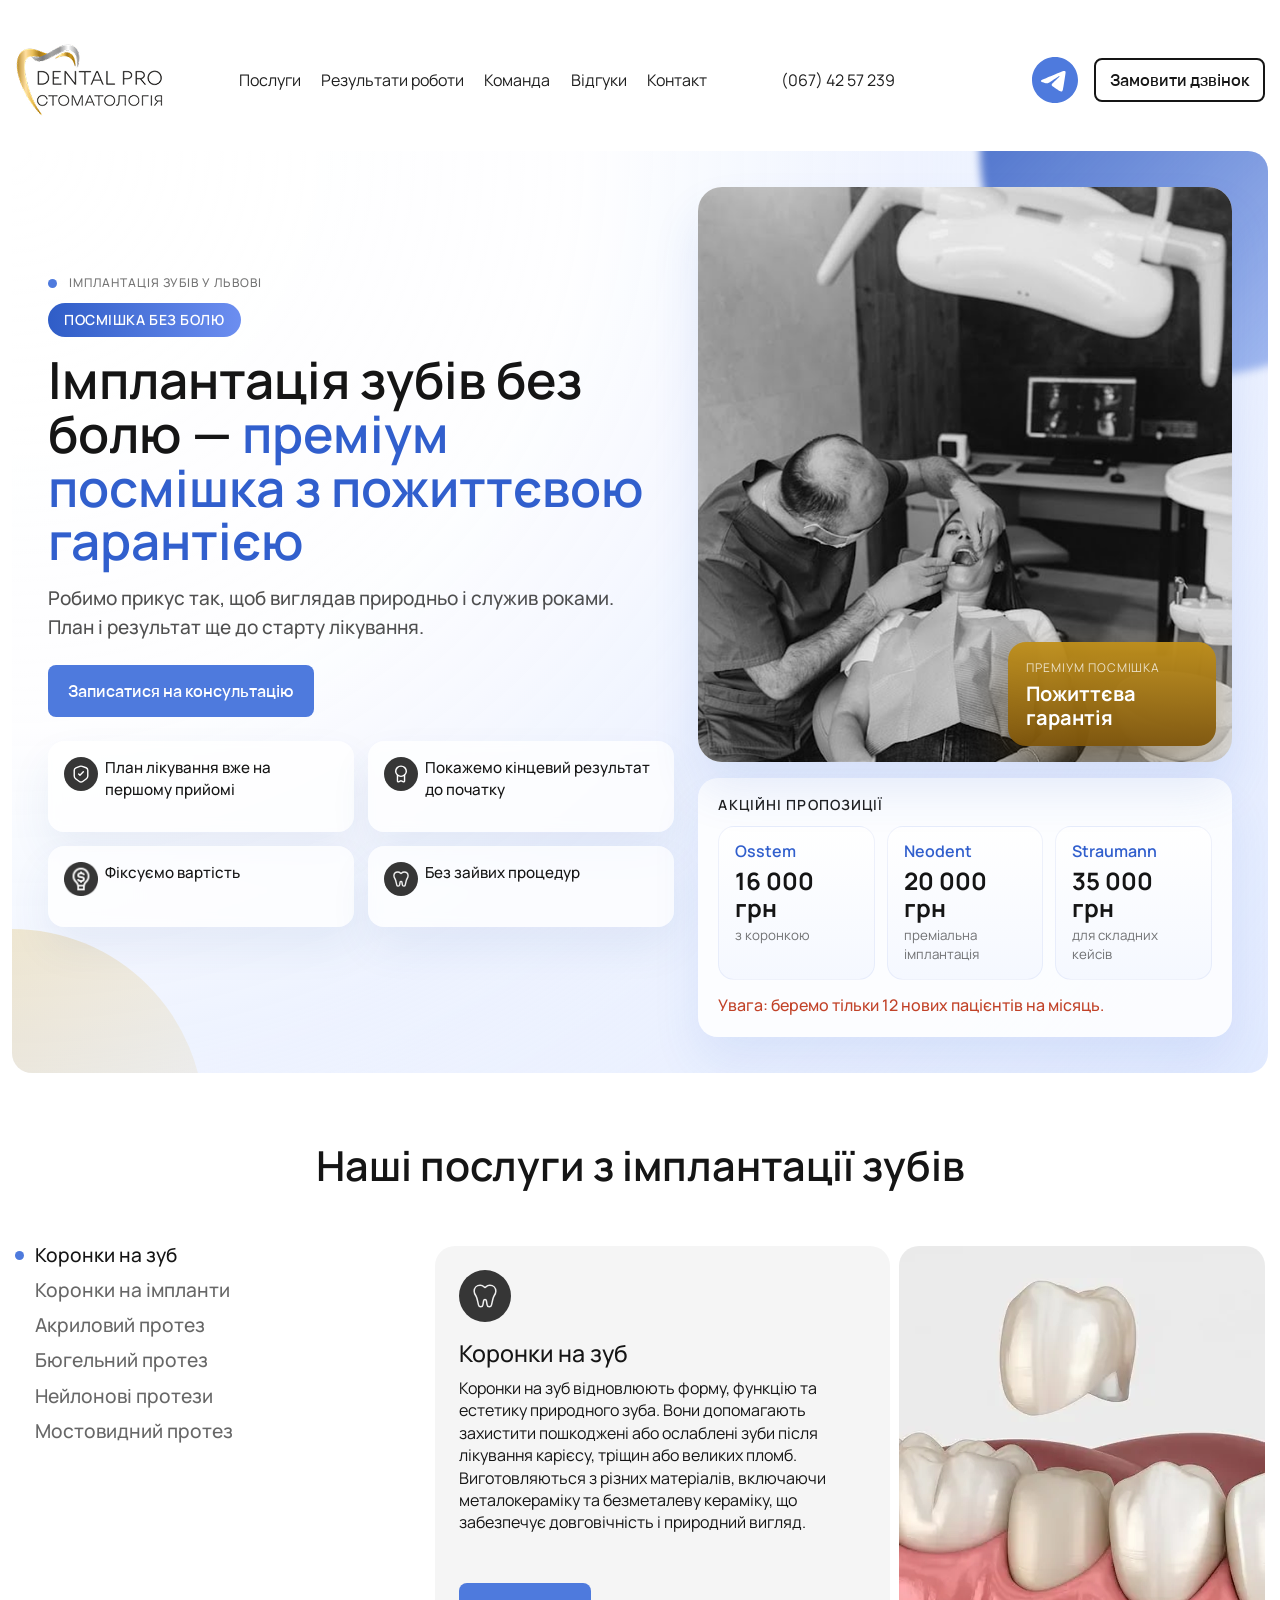
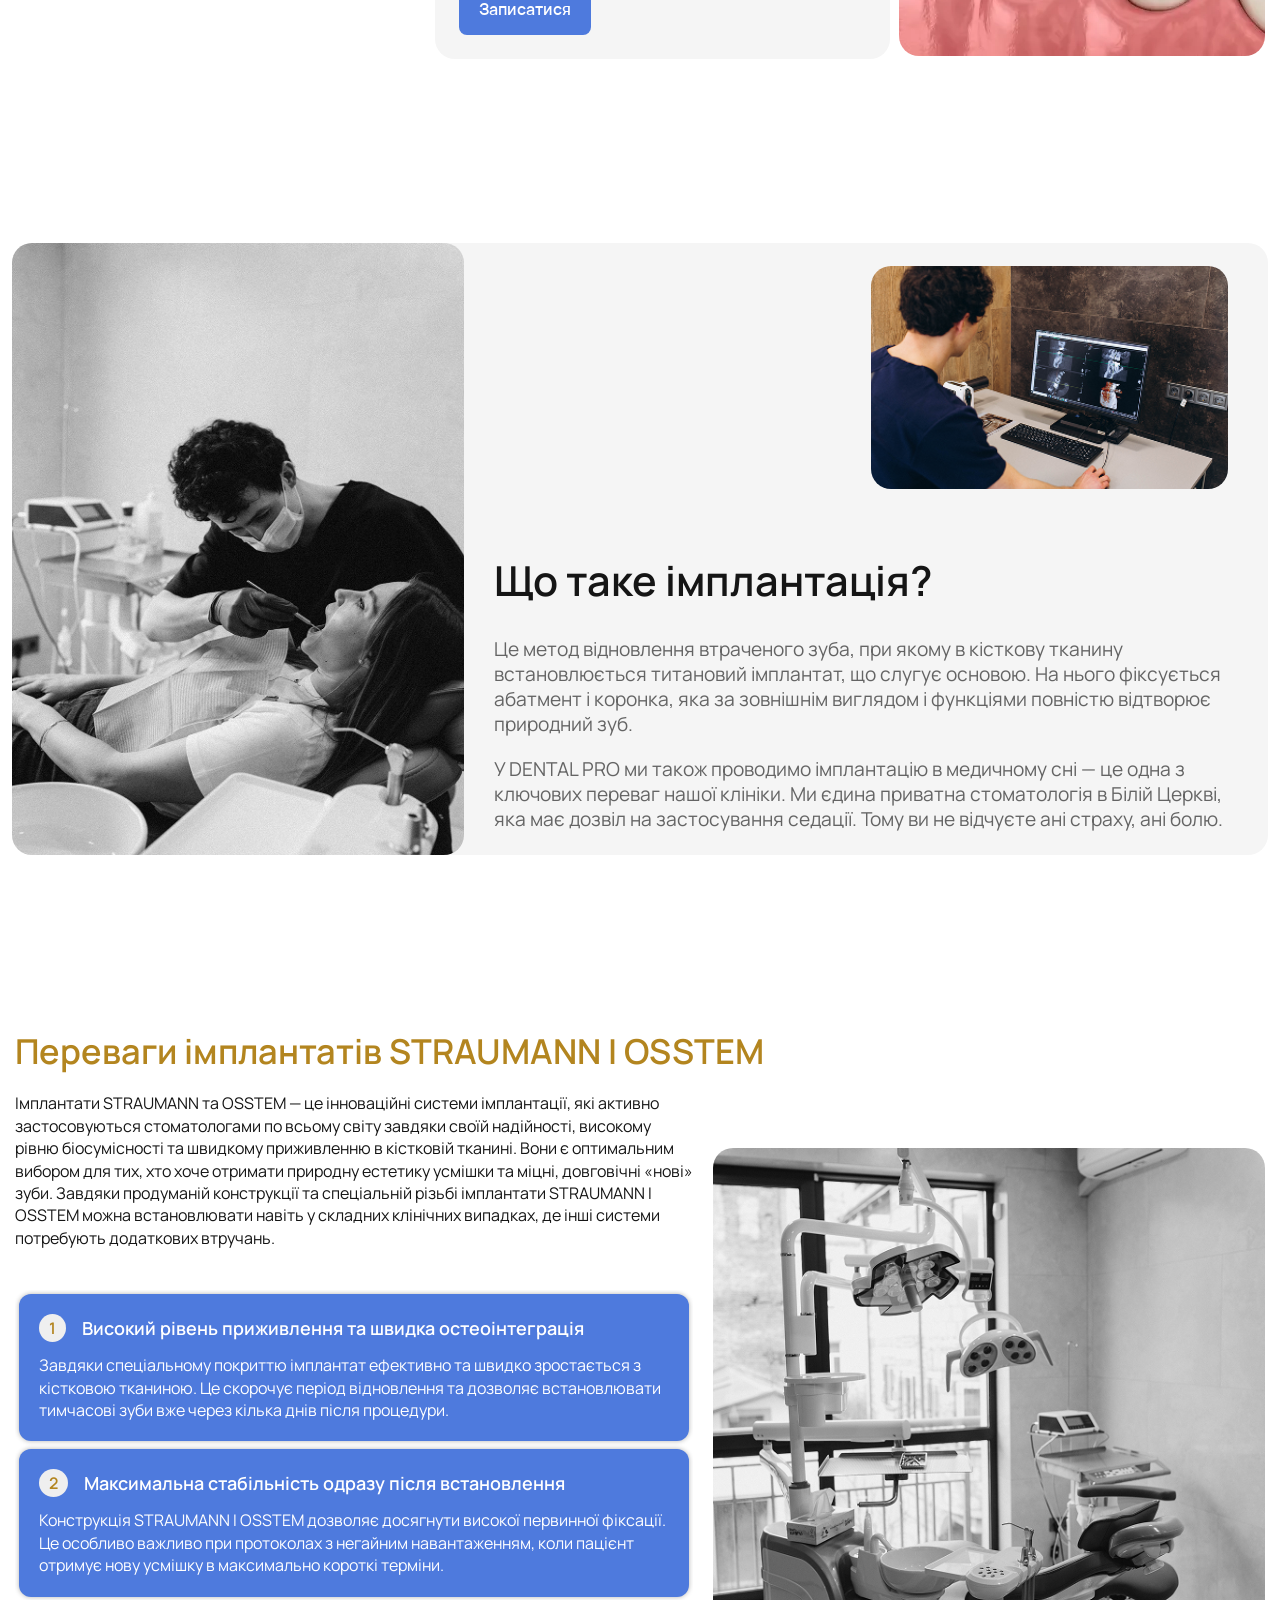
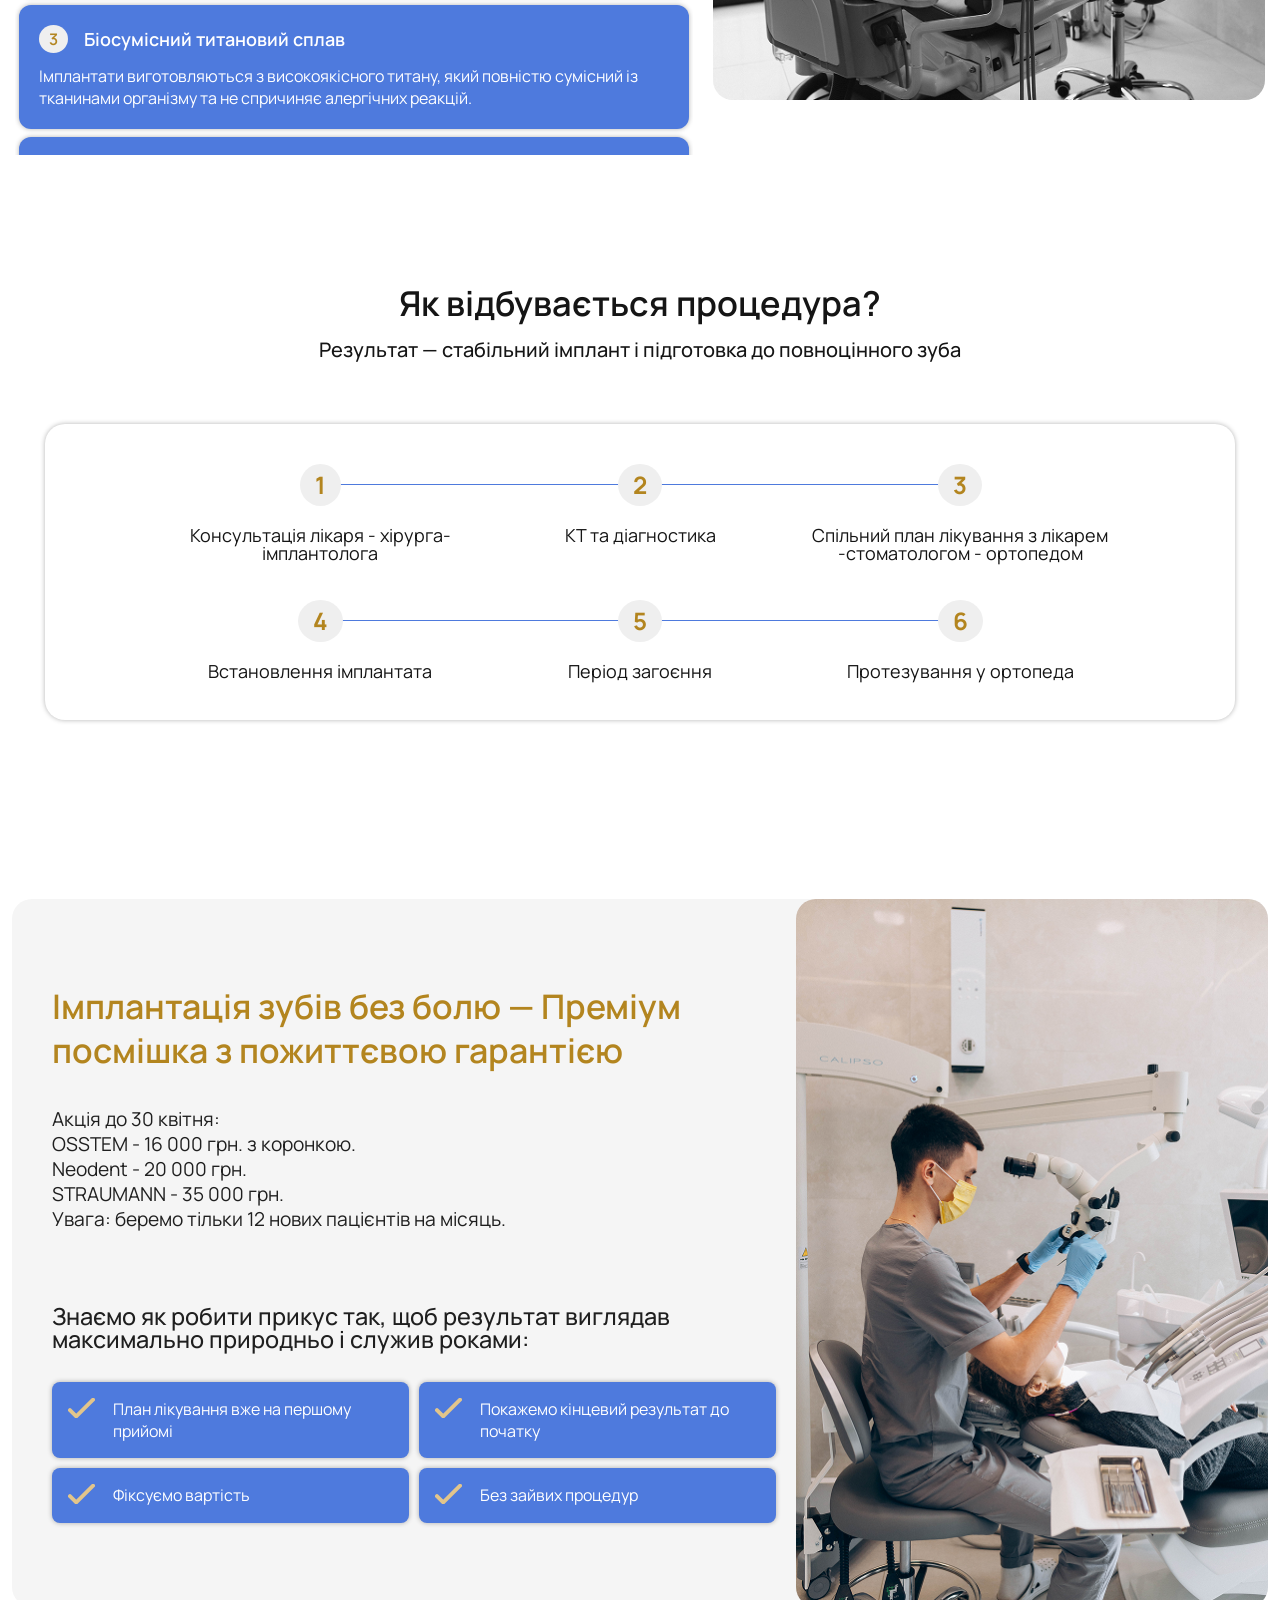
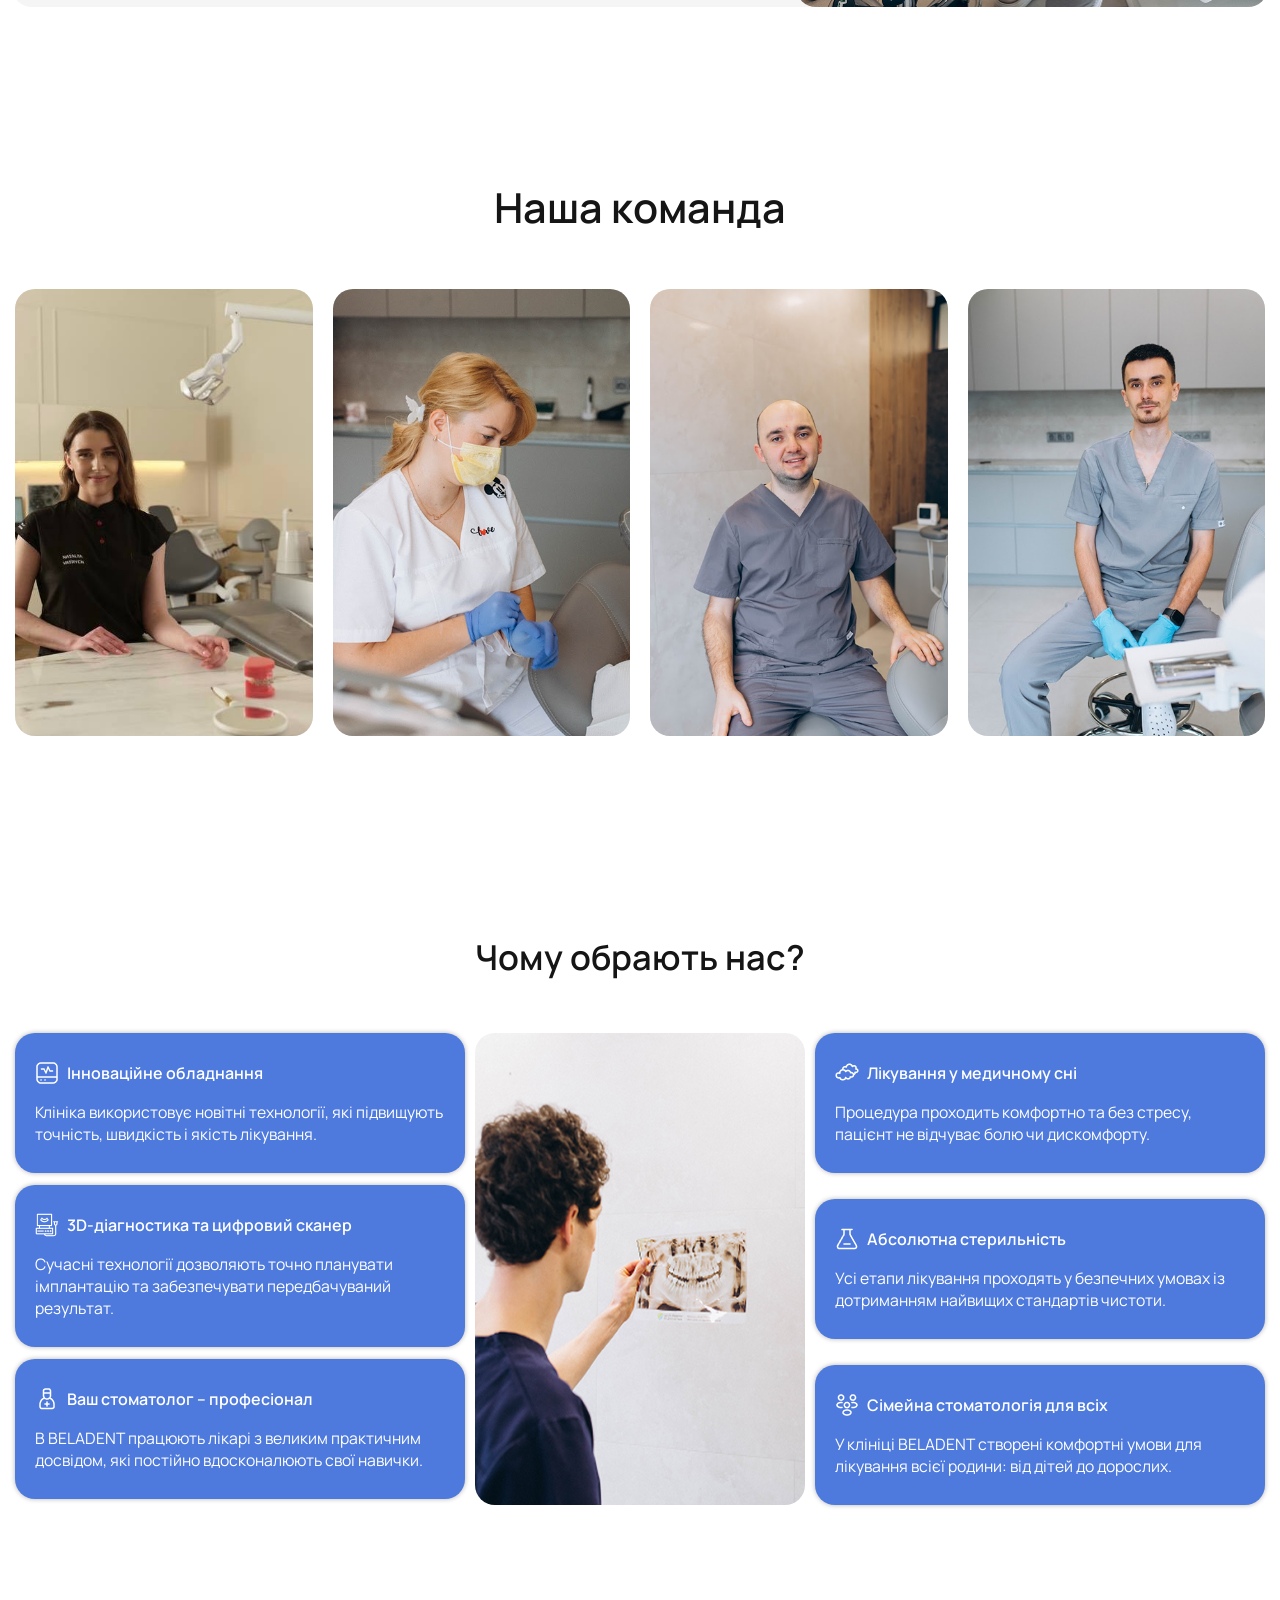
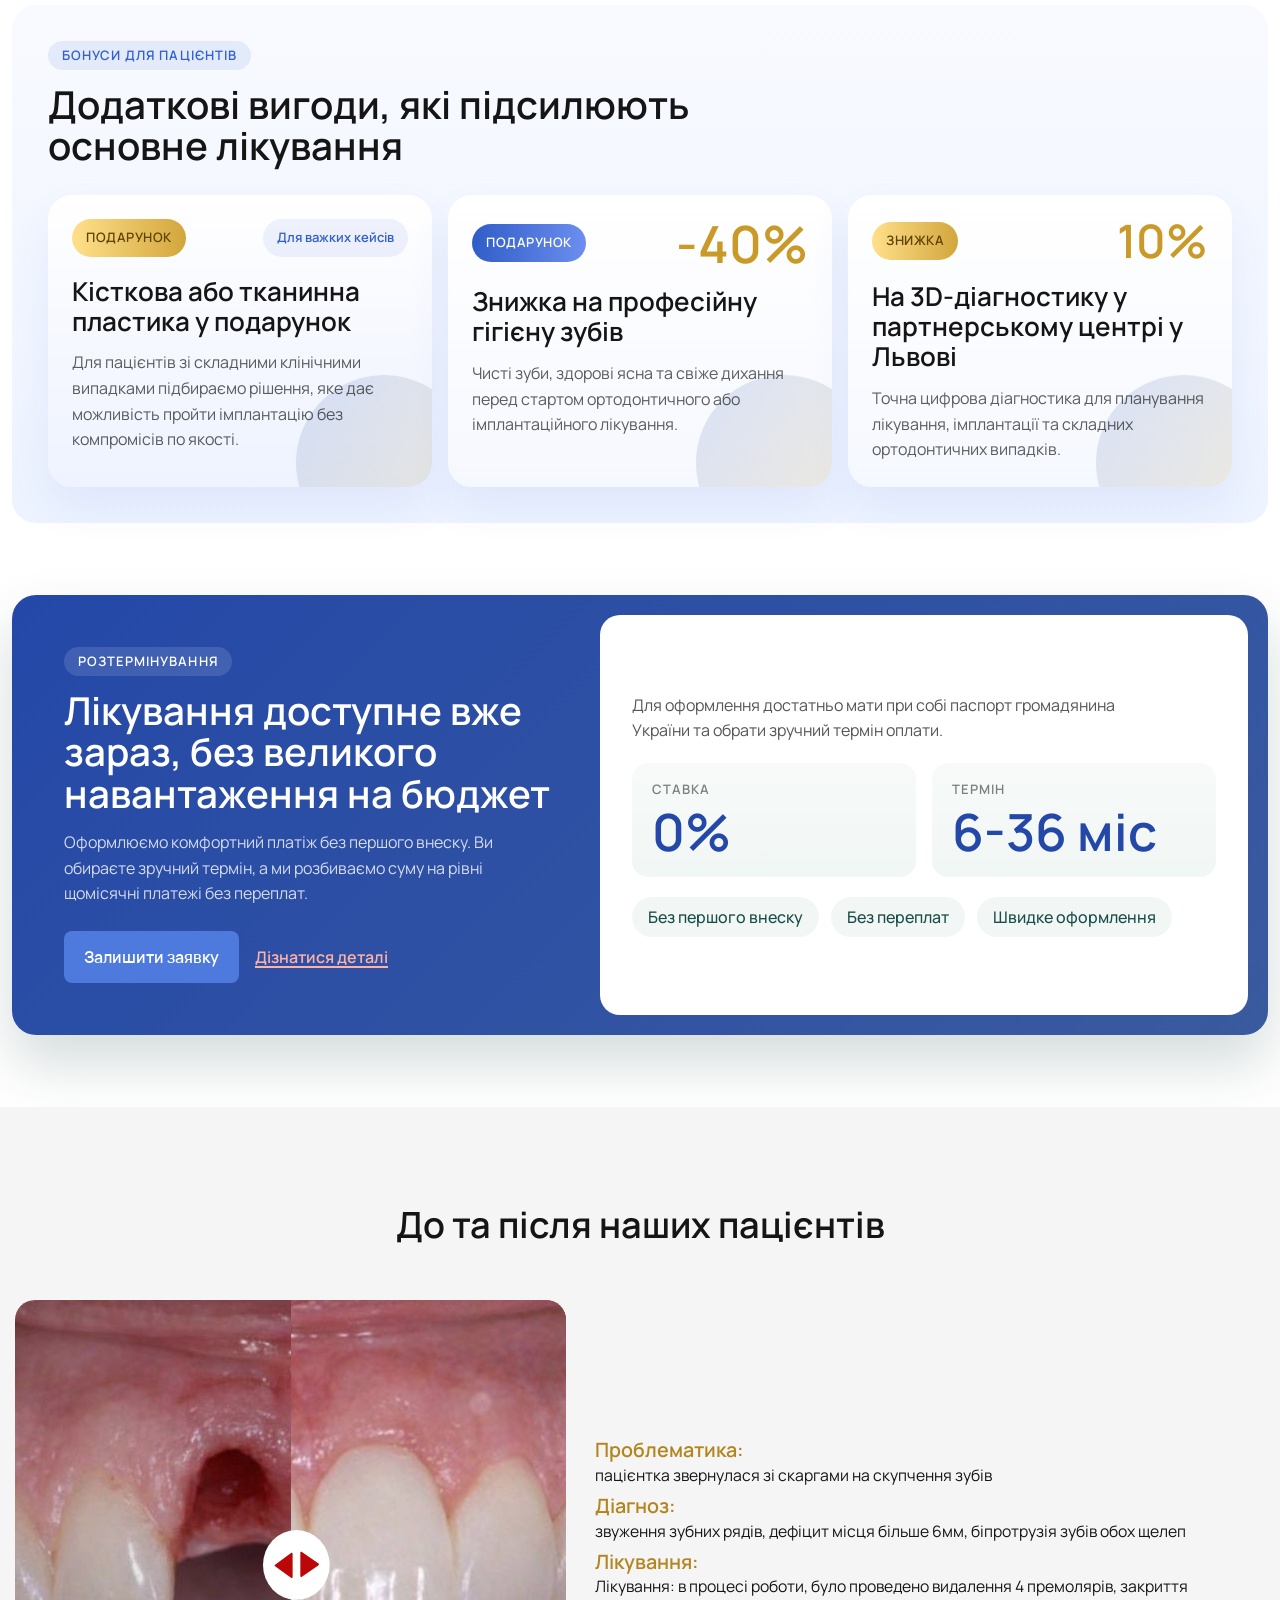
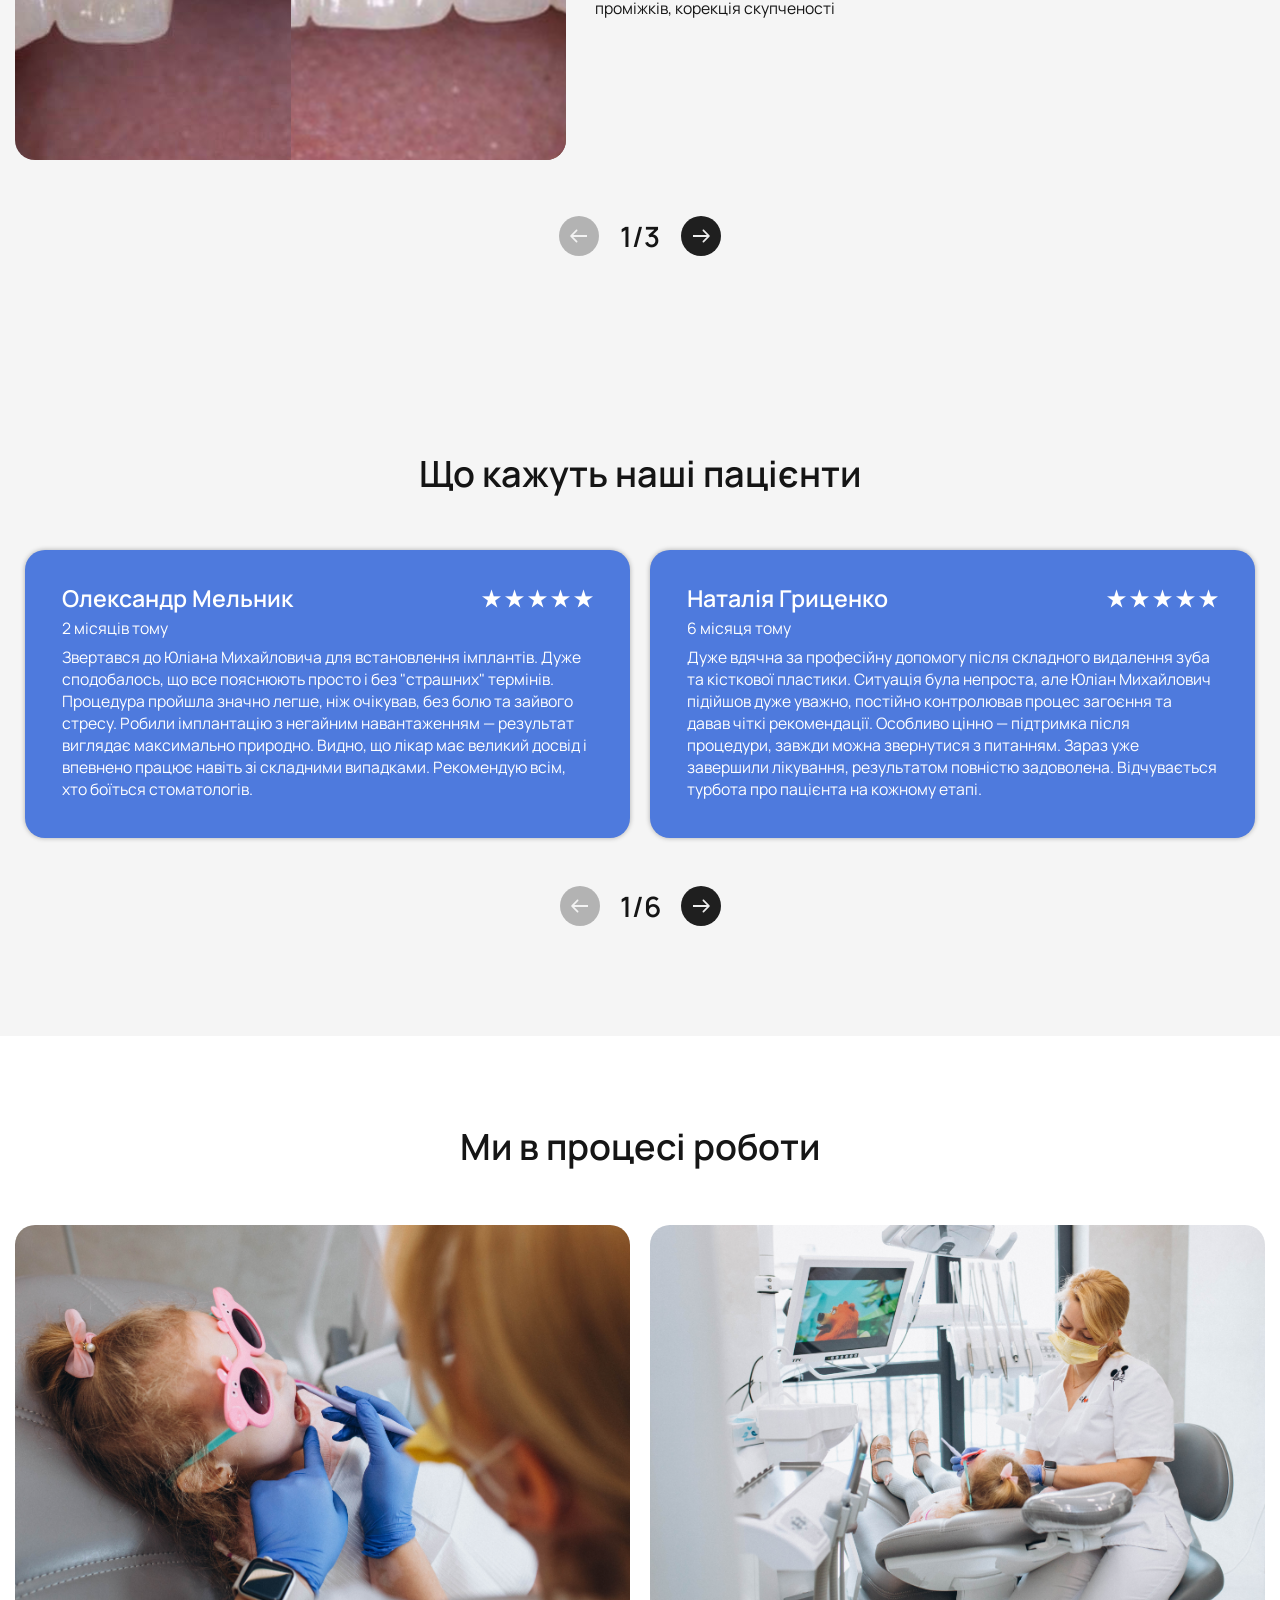
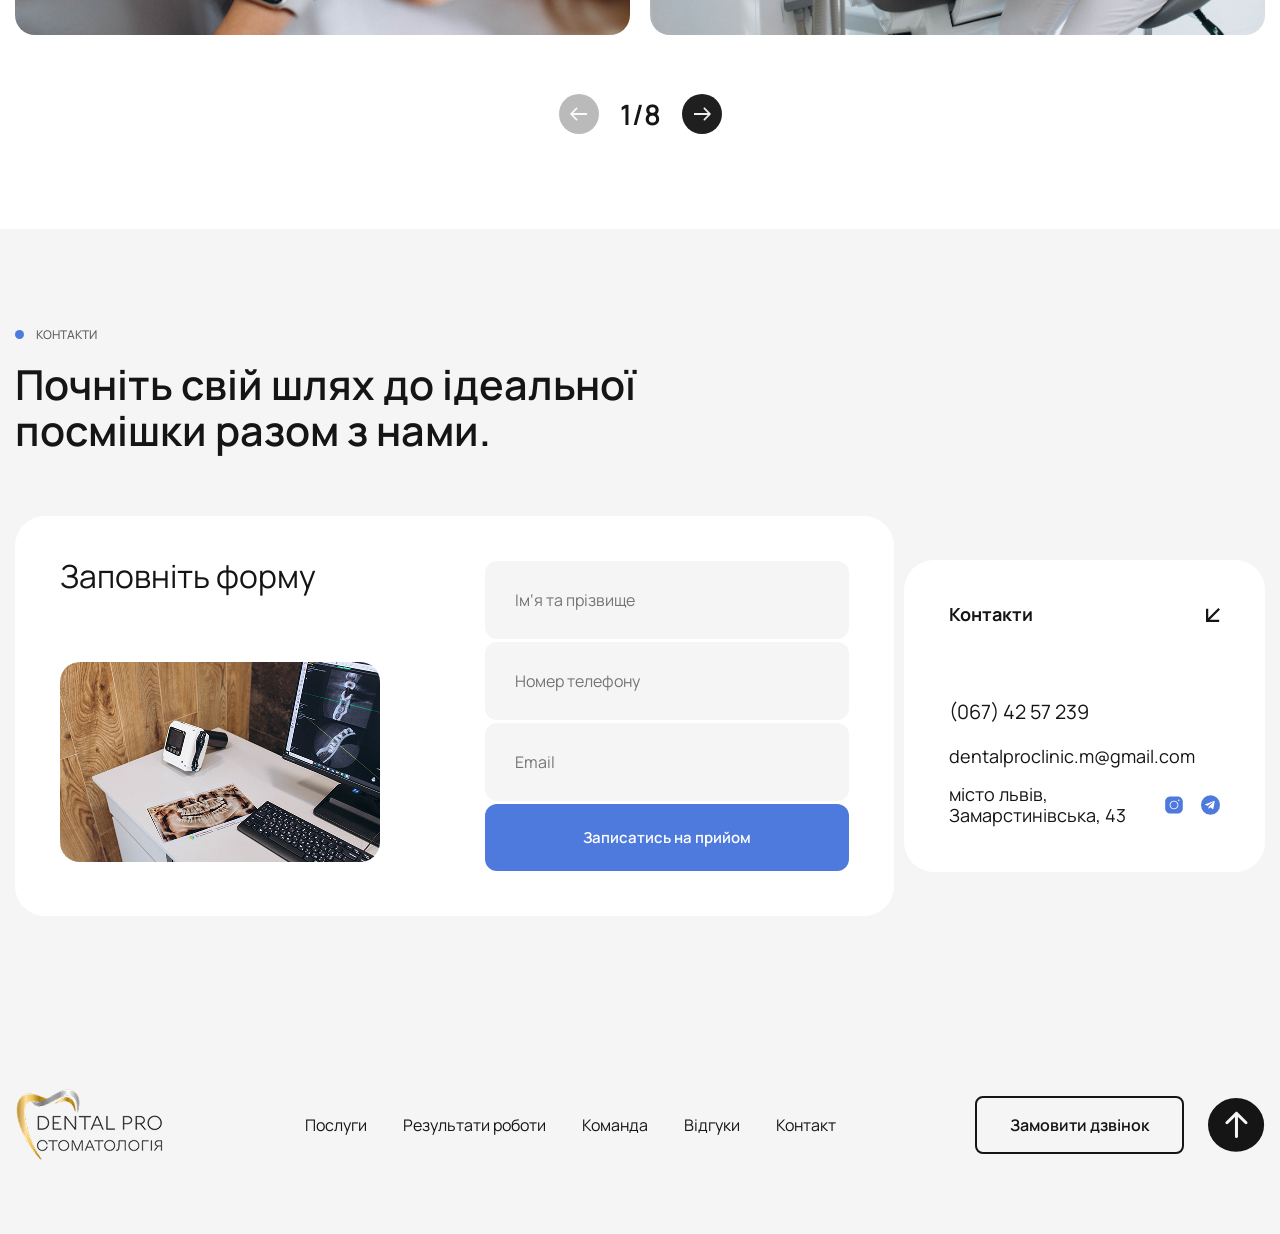
==== commit b28113d0: "Add files via upload" ====
--- a/index.html
+++ b/index.html
@@ -111,30 +111,8 @@
                                     <span>Без зайвих процедур</span>
                                 </div>
                             </div>
-                            <div class="hero__stats">
-                                <div class="hero__stat">
-                                    <strong>0%</strong>
-                                    <span>комфортний платіж до 36 місяців</span>
-                                </div>
-                                <div class="hero__stat">
-                                    <strong>-40%</strong>
-                                    <span>знижка на професійну гігієну</span>
-                                </div>
-                                <div class="hero__stat">
-                                    <strong>10%</strong>
-                                    <span>знижка на 3D-діагностику у Львові</span>
-                                </div>
-                            </div>
                         </div>
                         <div class="hero__visual">
-                            <div class="hero__topline">
-                                <div class="hero__topbadge">Акція до 30 квітня</div>
-                                <div class="hero__brands">
-                                    <span>Osstem</span>
-                                    <span>Neodent</span>
-                                    <span>Straumann</span>
-                                </div>
-                            </div>
                             <div class="hero__showcase">
                                 <div class="hero__media">
                                     <picture>
@@ -171,86 +149,6 @@
                                     </div>
                                 </div>
                                 <div class="hero__note">Увага: беремо тільки 12 нових пацієнтів на місяць.</div>
-                            </div>
-                        </div>
-                    </div>
-                </section>
-                <section class="page__bonuses bonuses">
-                    <div class="bonuses__container">
-                        <div class="bonuses__heading">
-                            <div class="bonuses__label">Бонуси для пацієнтів</div>
-                            <h2 class="bonuses__title">Додаткові вигоди, які підсилюють основне лікування</h2>
-                        </div>
-                        <div class="bonuses__grid">
-                            <article class="bonuses__card bonuses__card--gift">
-                                <div class="bonuses__card-top">
-                                    <span class="bonuses__pill">Подарунок</span>
-                                    <span class="bonuses__mark">Для важких кейсів</span>
-                                </div>
-                                <h3 class="bonuses__card-title">Кісткова або тканинна пластика у подарунок</h3>
-                                <p class="bonuses__card-text">
-                                    Для пацієнтів зі складними клінічними випадками підбираємо рішення, яке дає можливість
-                                    пройти імплантацію без компромісів по якості.
-                                </p>
-                            </article>
-                            <article class="bonuses__card bonuses__card--hygiene">
-                                <div class="bonuses__card-top">
-                                    <span class="bonuses__pill bonuses__pill--blue">Подарунок</span>
-                                    <span class="bonuses__percent">-40%</span>
-                                </div>
-                                <h3 class="bonuses__card-title">Знижка на професійну гігієну зубів</h3>
-                                <p class="bonuses__card-text">
-                                    Чисті зуби, здорові ясна та свіже дихання перед стартом ортодонтичного або
-                                    імплантаційного лікування.
-                                </p>
-                            </article>
-                            <article class="bonuses__card bonuses__card--diagnostic">
-                                <div class="bonuses__card-top">
-                                    <span class="bonuses__pill">Знижка</span>
-                                    <span class="bonuses__percent bonuses__percent--small">10%</span>
-                                </div>
-                                <h3 class="bonuses__card-title">На 3D-діагностику у партнерському центрі у Львові</h3>
-                                <p class="bonuses__card-text">
-                                    Точна цифрова діагностика для планування лікування, імплантації та складних
-                                    ортодонтичних випадків.
-                                </p>
-                            </article>
-                        </div>
-                    </div>
-                </section>
-                <section class="page__installment installment">
-                    <div class="installment__container">
-                        <div class="installment__content">
-                            <div class="installment__label">Розтермінування</div>
-                            <h2 class="installment__title">Лікування доступне вже зараз, без великого навантаження на бюджет</h2>
-                            <p class="installment__text">
-                                Оформлюємо комфортний платіж без першого внеску. Ви обираєте зручний термін, а ми
-                                розбиваємо суму на рівні щомісячні платежі без переплат.
-                            </p>
-                            <div class="installment__actions">
-                                <a href="#" data-fls-popup-link="popup_call" class="installment__btn btn">Залишити заявку</a>
-                                <a href="#" data-fls-scrollto=".contacts" class="installment__link">Дізнатися деталі</a>
-                            </div>
-                        </div>
-                        <div class="installment__panel">
-                            <div class="installment__panel-text">
-                                Для оформлення достатньо мати при собі паспорт громадянина України та обрати зручний
-                                термін оплати.
-                            </div>
-                            <div class="installment__metrics">
-                                <div class="installment__metric">
-                                    <span>ставка</span>
-                                    <strong>0%</strong>
-                                </div>
-                                <div class="installment__metric">
-                                    <span>термін</span>
-                                    <strong>6-36 міс</strong>
-                                </div>
-                            </div>
-                            <div class="installment__chips">
-                                <span>Без першого внеску</span>
-                                <span>Без переплат</span>
-                                <span>Швидке оформлення</span>
                             </div>
                         </div>
                     </div>
@@ -429,6 +327,15 @@
                             </div>
                         </div>
                         <div data-fls-slider="" class="services__slider swiper">
+                            <div class="services__btns">
+                                <button type="button" class="services-swiper-button-prev">
+                                    <img src="./assets/img/slider_arr.svg" alt="Назад" />
+                                </button>
+                                <div class="services__counter" data-counter="">1/2</div>
+                                <button type="button" class="services-swiper-button-next">
+                                    <img src="./assets/img/slider_arr.svg" alt="Вперед" />
+                                </button>
+                            </div>
                             <div class="services__wrapper-slider swiper-wrapper">
                                 <div class="services__slide swiper-slide">
                                     <div class="services__wrapper">
@@ -590,15 +497,6 @@
                                         </div>
                                     </div>
                                 </div>
-                            </div>
-                            <div class="services__btns">
-                                <button type="button" class="services-swiper-button-prev">
-                                    <img src="./assets/img/slider_arr.svg" alt="Назад" />
-                                </button>
-                                <div class="services__counter" data-counter="">1/2</div>
-                                <button type="button" class="services-swiper-button-next">
-                                    <img src="./assets/img/slider_arr.svg" alt="Вперед" />
-                                </button>
                             </div>
                         </div>
                     </div>
@@ -855,7 +753,8 @@
                             </div>
                         </div>
                     </div>
-                </section><section class="page__why why">
+                </section>
+                <section class="page__why why">
                     <div class="why__container">
                         <h2 class="why__title">Чому обрають нас?</h2>
                         <div class="why__row">
@@ -927,6 +826,86 @@
                                         дітей до дорослих.
                                     </div>
                                 </div>
+                            </div>
+                        </div>
+                    </div>
+                </section>
+                <section class="page__bonuses bonuses">
+                    <div class="bonuses__container">
+                        <div class="bonuses__heading">
+                            <div class="bonuses__label">Бонуси для пацієнтів</div>
+                            <h2 class="bonuses__title">Додаткові вигоди, які підсилюють основне лікування</h2>
+                        </div>
+                        <div class="bonuses__grid">
+                            <article class="bonuses__card bonuses__card--gift">
+                                <div class="bonuses__card-top">
+                                    <span class="bonuses__pill">Подарунок</span>
+                                    <span class="bonuses__mark">Для важких кейсів</span>
+                                </div>
+                                <h3 class="bonuses__card-title">Кісткова або тканинна пластика у подарунок</h3>
+                                <p class="bonuses__card-text">
+                                    Для пацієнтів зі складними клінічними випадками підбираємо рішення, яке дає можливість
+                                    пройти імплантацію без компромісів по якості.
+                                </p>
+                            </article>
+                            <article class="bonuses__card bonuses__card--hygiene">
+                                <div class="bonuses__card-top">
+                                    <span class="bonuses__pill bonuses__pill--blue">Подарунок</span>
+                                    <span class="bonuses__percent">-40%</span>
+                                </div>
+                                <h3 class="bonuses__card-title">Знижка на професійну гігієну зубів</h3>
+                                <p class="bonuses__card-text">
+                                    Чисті зуби, здорові ясна та свіже дихання перед стартом ортодонтичного або
+                                    імплантаційного лікування.
+                                </p>
+                            </article>
+                            <article class="bonuses__card bonuses__card--diagnostic">
+                                <div class="bonuses__card-top">
+                                    <span class="bonuses__pill">Знижка</span>
+                                    <span class="bonuses__percent bonuses__percent--small">10%</span>
+                                </div>
+                                <h3 class="bonuses__card-title">На 3D-діагностику у партнерському центрі у Львові</h3>
+                                <p class="bonuses__card-text">
+                                    Точна цифрова діагностика для планування лікування, імплантації та складних
+                                    ортодонтичних випадків.
+                                </p>
+                            </article>
+                        </div>
+                    </div>
+                </section>
+                <section class="page__installment installment">
+                    <div class="installment__container">
+                        <div class="installment__content">
+                            <div class="installment__label">Розтермінування</div>
+                            <h2 class="installment__title">Лікування доступне вже зараз, без великого навантаження на бюджет</h2>
+                            <p class="installment__text">
+                                Оформлюємо комфортний платіж без першого внеску. Ви обираєте зручний термін, а ми
+                                розбиваємо суму на рівні щомісячні платежі без переплат.
+                            </p>
+                            <div class="installment__actions">
+                                <a href="#" data-fls-popup-link="popup_call" class="installment__btn btn">Залишити заявку</a>
+                                <a href="#" data-fls-scrollto=".contacts" class="installment__link">Дізнатися деталі</a>
+                            </div>
+                        </div>
+                        <div class="installment__panel">
+                            <div class="installment__panel-text">
+                                Для оформлення достатньо мати при собі паспорт громадянина України та обрати зручний
+                                термін оплати.
+                            </div>
+                            <div class="installment__metrics">
+                                <div class="installment__metric">
+                                    <span>ставка</span>
+                                    <strong>0%</strong>
+                                </div>
+                                <div class="installment__metric">
+                                    <span>термін</span>
+                                    <strong>6-36 міс</strong>
+                                </div>
+                            </div>
+                            <div class="installment__chips">
+                                <span>Без першого внеску</span>
+                                <span>Без переплат</span>
+                                <span>Швидке оформлення</span>
                             </div>
                         </div>
                     </div>
@@ -1401,6 +1380,80 @@
                     </div>
                 </div>
             </div>
+            <div data-fls-popup="popup_call_await" aria-hidden="true" class="popup">
+                <div data-fls-popup-wrapper="" class="popup__wrapper">
+                    <div data-fls-popup-body="" class="popup__body">
+                        <button data-fls-popup-close="" type="button" class="popup__close">
+                            <svg
+                                width="23"
+                                height="23"
+                                viewbox="0 0 23 23"
+                                fill="none"
+                                xmlns="http://www.w3.org/2000/svg"
+                            >
+                                <path
+                                    opacity="0.850056"
+                                    d="M1.73333 1.48883L21.5469 21.0288"
+                                    stroke="#979797"
+                                    stroke-linecap="square"
+                                ></path>
+                                <path
+                                    opacity="0.850056"
+                                    d="M21.2667 1.48883L1.45309 21.0288"
+                                    stroke="#979797"
+                                    stroke-linecap="square"
+                                ></path>
+                            </svg>
+                        </button>
+                        <div data-fls-popup-content="" class="popup__text">
+                            <div class="popup__booking">
+                                <h2 class="popup__title"> Сумніваєтесь з вибором чи невпевнені в результаті?</h2>
+                                <h3 class="popup__subtitle">Заповніть заявку і ми проконсультуємо Вас по всіх питаннях.</h3>
+                                <div class="popup__content">
+                                    <form action="sendmail.php" method="post" class="popup__form">
+                                        <div class="popup__item">
+                                            <input
+                                                type="text"
+                                                name="name"
+                                                required
+                                                placeholder="Ім‘я та прізвище"
+                                                class="popup__input"
+                                            />
+                                        </div>
+                                        <div class="popup__item">
+                                            <input
+                                                type="tel"
+                                                name="tel"
+                                                required
+                                                pattern="[0-9]{10}"
+                                                placeholder="Номер телефону"
+                                                class="popup__input"
+                                            />
+                                        </div>
+                                        <div class="popup__item">
+                                            <input
+                                                type="email"
+                                                name="email"
+                                                required
+                                                placeholder="Email"
+                                                class="popup__input"
+                                            />
+                                        </div>
+                                        <div class="popup__item">
+                                            <button type="submit" class="popup__button">Записатись на прийом</button>
+                                        </div>
+                                    </form>
+                                    <div class="popup__img">
+                                        <picture>
+                                            <img alt="Стоматологи" src="./assets/img/popup/call/pop.webp" />
+                                        </picture>
+                                    </div>
+                                </div>
+                            </div>
+                        </div>
+                    </div>
+                </div>
+            </div>
             <div data-fls-popup="popup_doc_1" aria-hidden="true" class="popup">
                 <div data-fls-popup-wrapper="" class="popup__wrapper">
                     <div data-fls-popup-body="" class="popup__body pop_doc">
@@ -1772,5 +1825,39 @@
                 </div>
             </footer>
         </div>
+        <script>
+            window.addEventListener("load", () => {
+                const deadlineEl = document.querySelector("[data-promo-deadline]");
+                if (deadlineEl) {
+                    const now = new Date();
+                    const lastDay = new Date(now.getFullYear(), now.getMonth() + 1, 0);
+                    const months = [
+                        "січня",
+                        "лютого",
+                        "березня",
+                        "квітня",
+                        "травня",
+                        "червня",
+                        "липня",
+                        "серпня",
+                        "вересня",
+                        "жовтня",
+                        "листопада",
+                        "грудня"
+                    ];
+                    deadlineEl.textContent = `﻿ ${lastDay.getDate()} ${months[lastDay.getMonth()]}`;
+                }
+
+                const autoPopupKey = "heroAutoPopupShown";
+                if (!sessionStorage.getItem(autoPopupKey)) {
+                    window.setTimeout(() => {
+                        if (window.flsPopup && !document.documentElement.hasAttribute("data-fls-popup-open")) {
+                            window.flsPopup.open("popup_call_await");
+                            sessionStorage.setItem(autoPopupKey, "1");
+                        }
+                    }, 120000);
+                }
+            });
+        </script>
     </body>
 </html>
--- a/css/index.min.css
+++ b/css/index.min.css
@@ -484,7 +484,11 @@
 }
 
 .services__wrapper-slider {
-    padding-bottom: 1.75rem;
+}
+
+.services__btns {
+    margin-bottom: 10px;
+    justify-content: end !important;
 }
 
 .services__counter {
@@ -1907,7 +1911,7 @@
 
     .services__title {
         font-size: 1.5rem;
-        margin-bottom: 1.75rem;
+        margin-bottom: 2rem;
     }
 
     .services__type {
@@ -3637,3 +3641,9 @@
         color: #fff1ee;
     }
 }
+
+@media (max-width: 991px) {
+    .hero__showcase {
+        display: none !important;
+    }
+}
